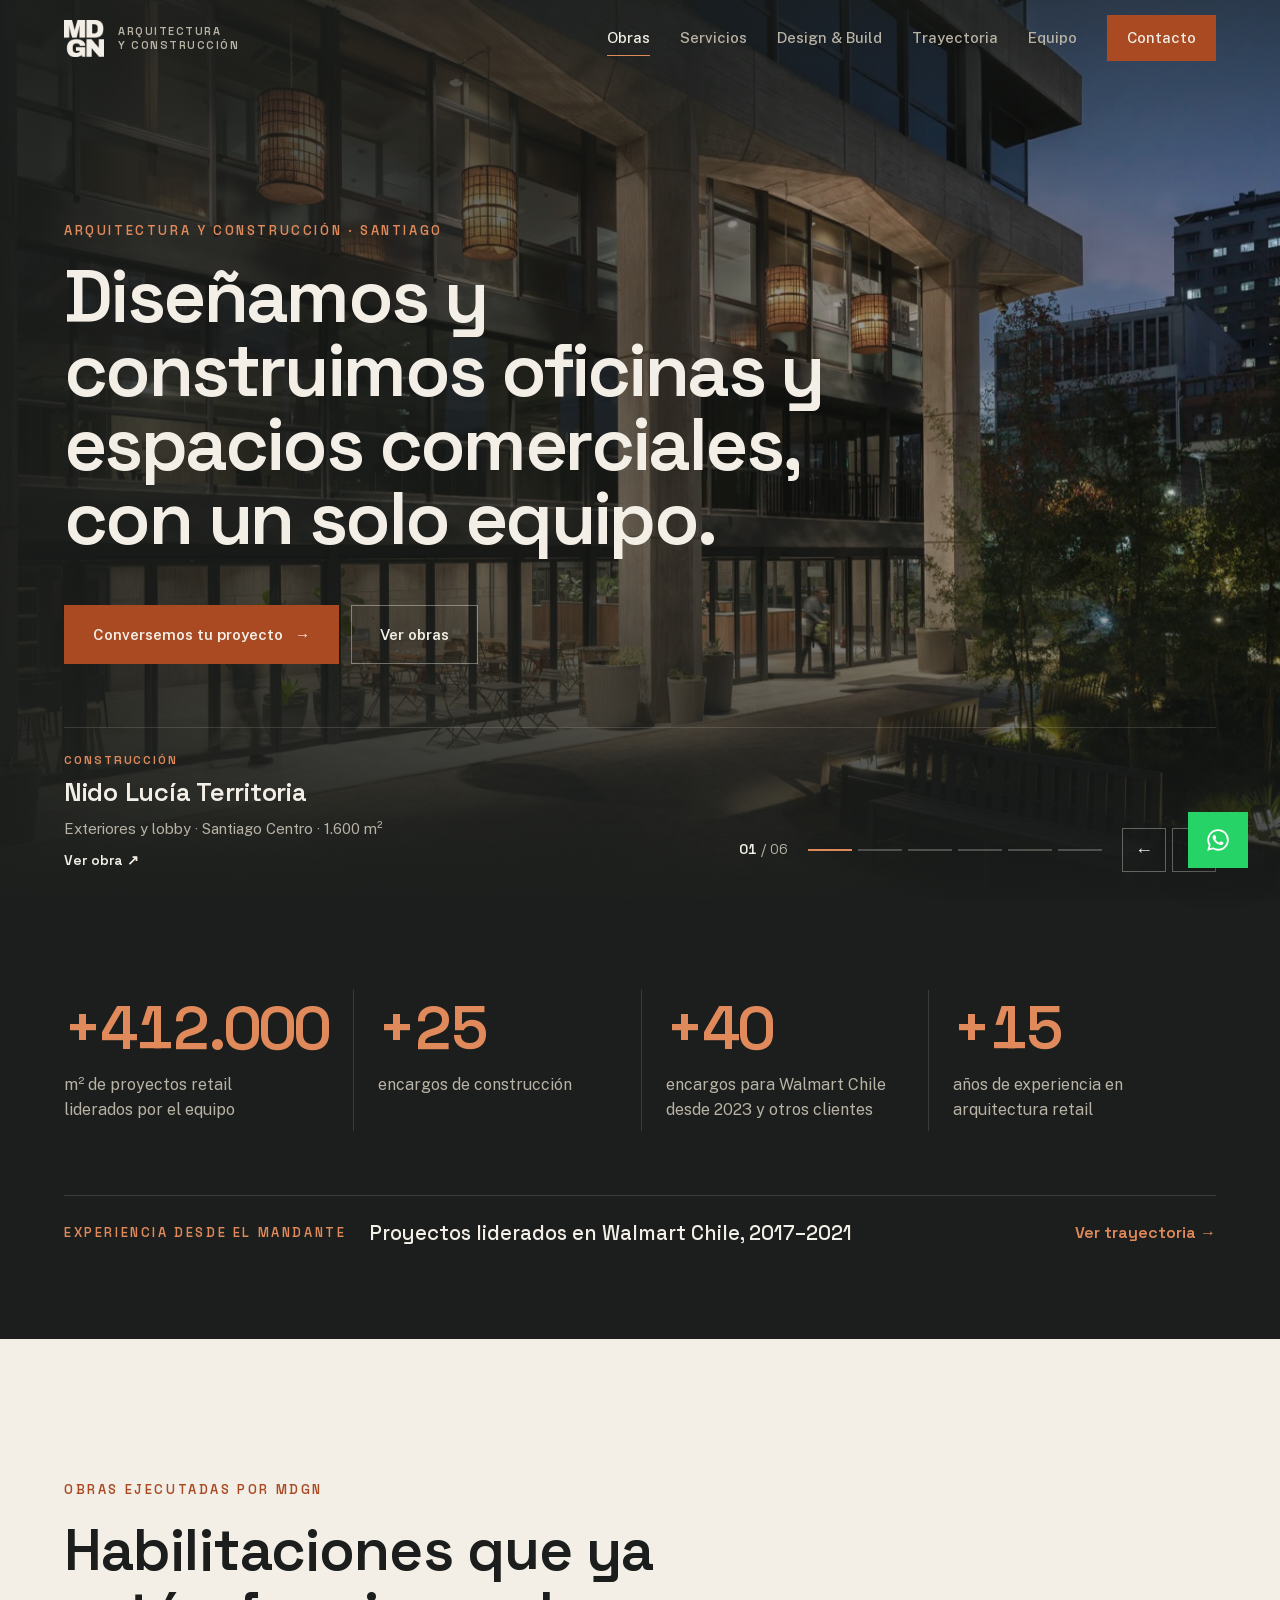
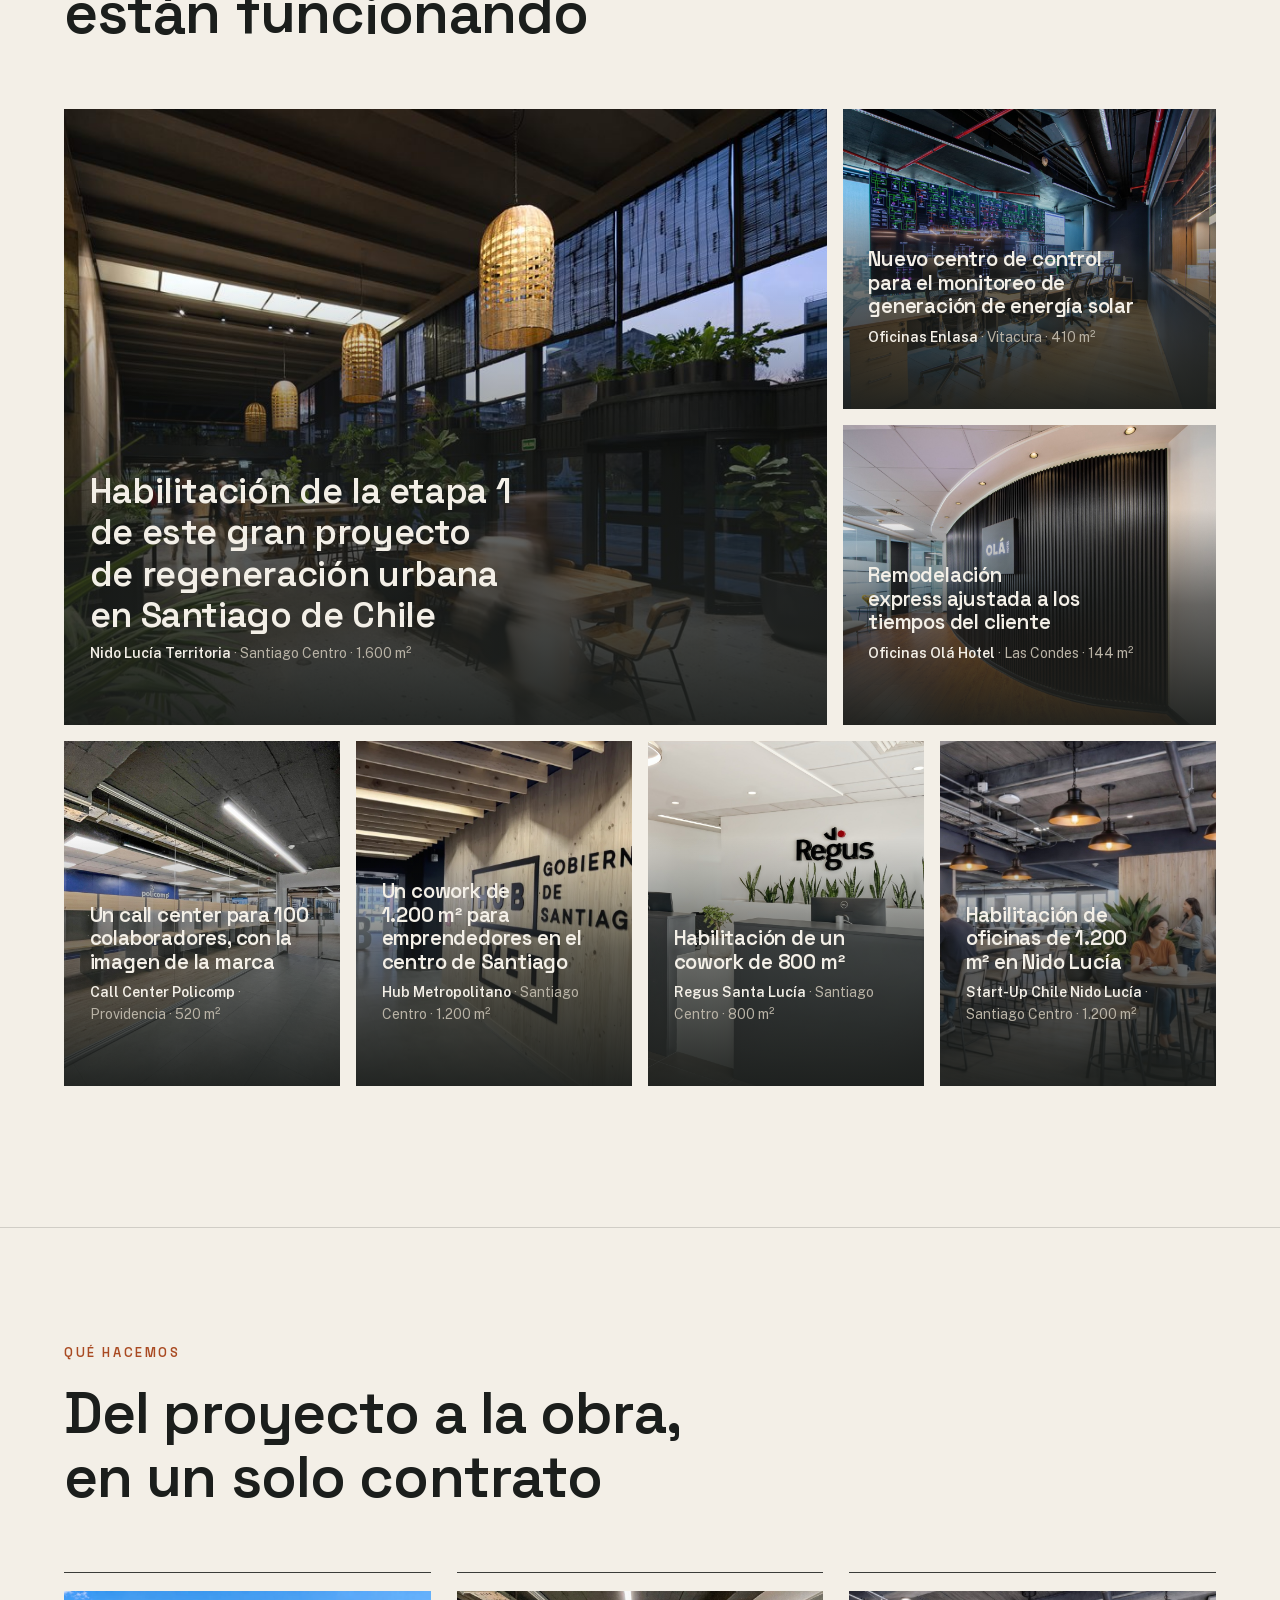
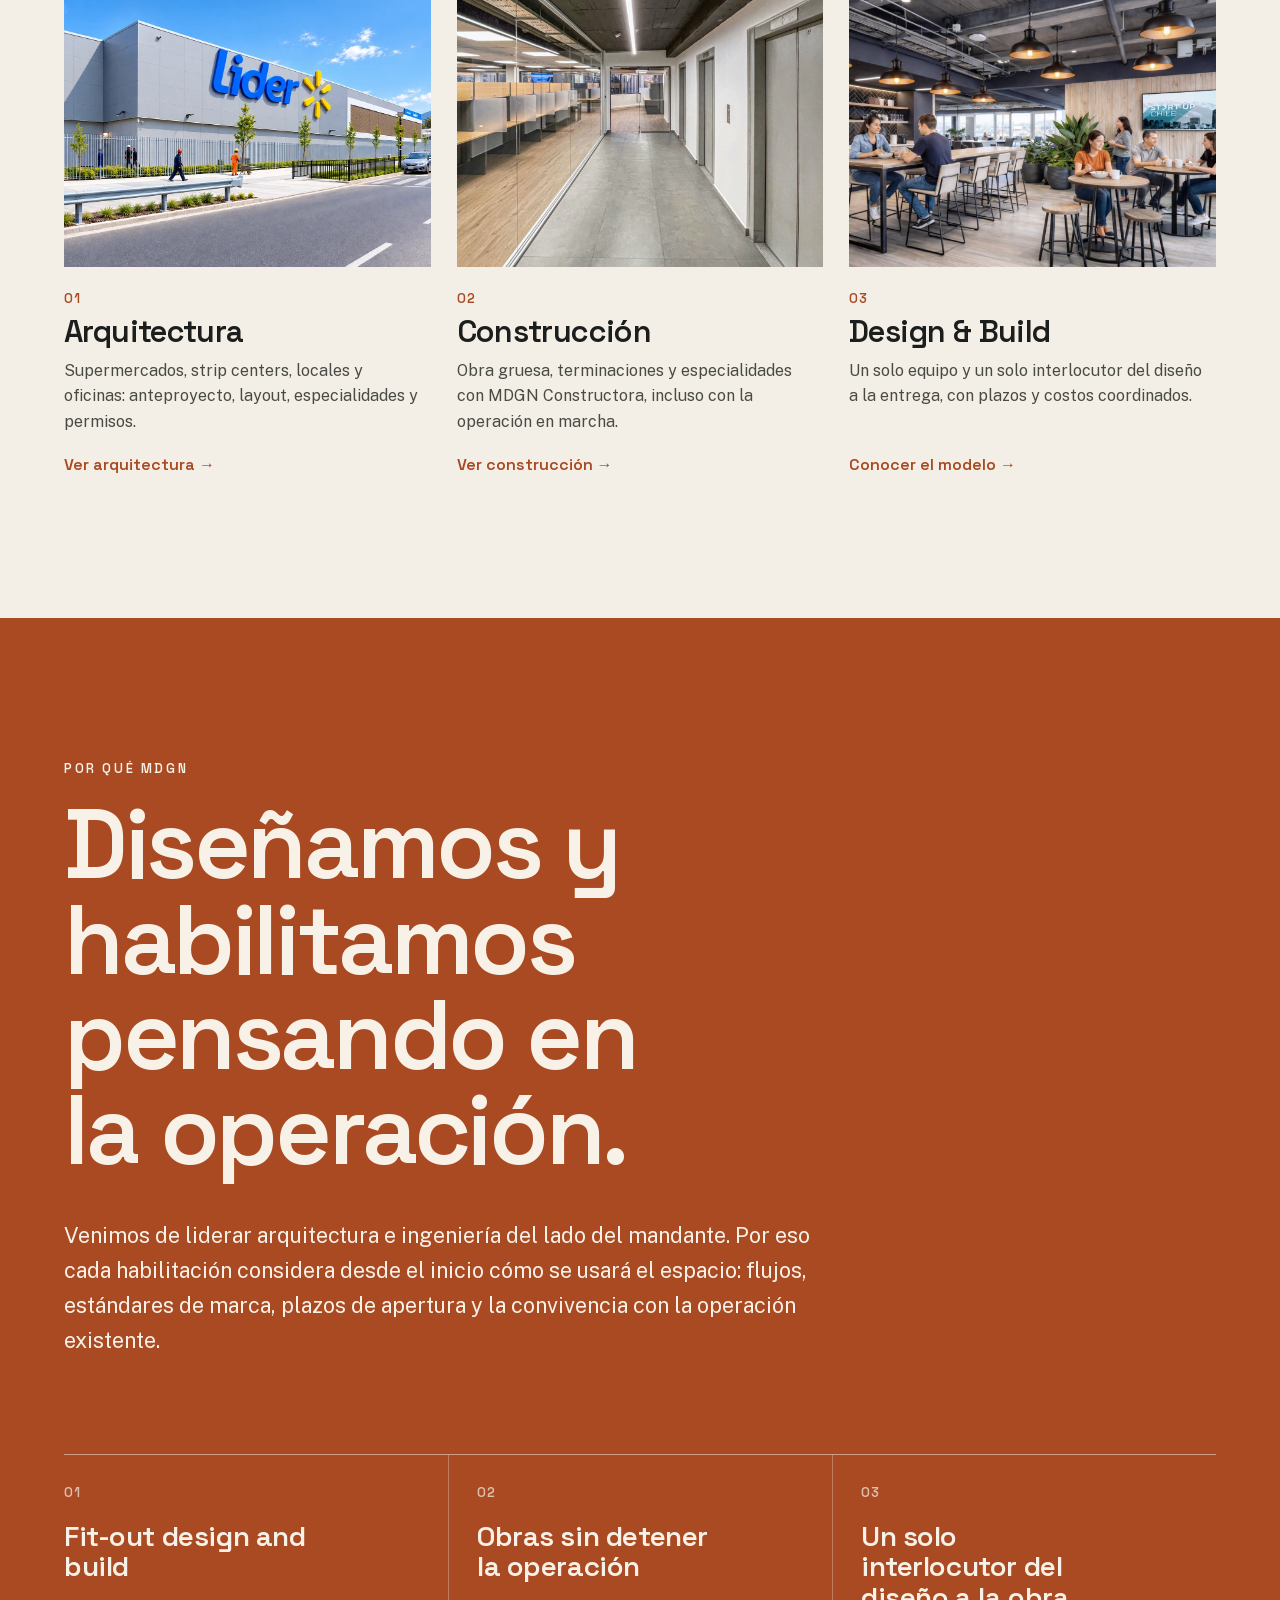
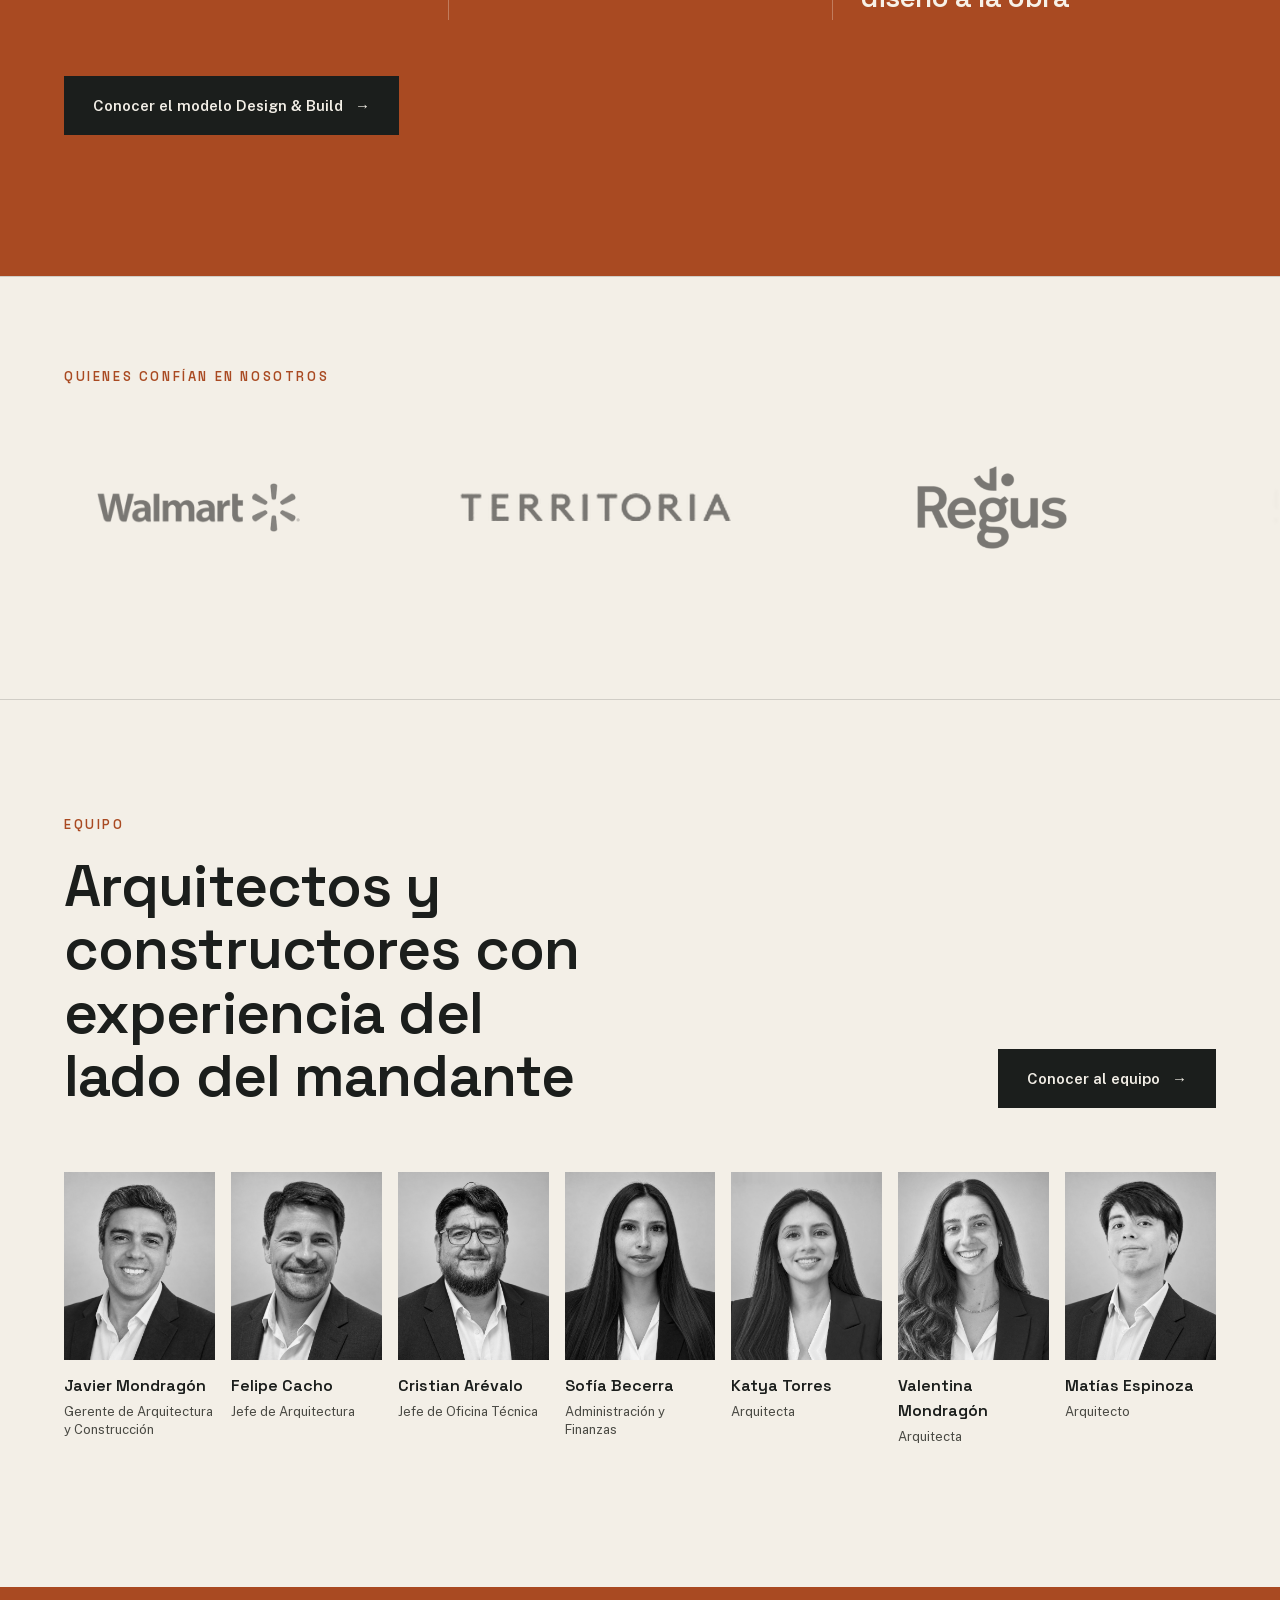
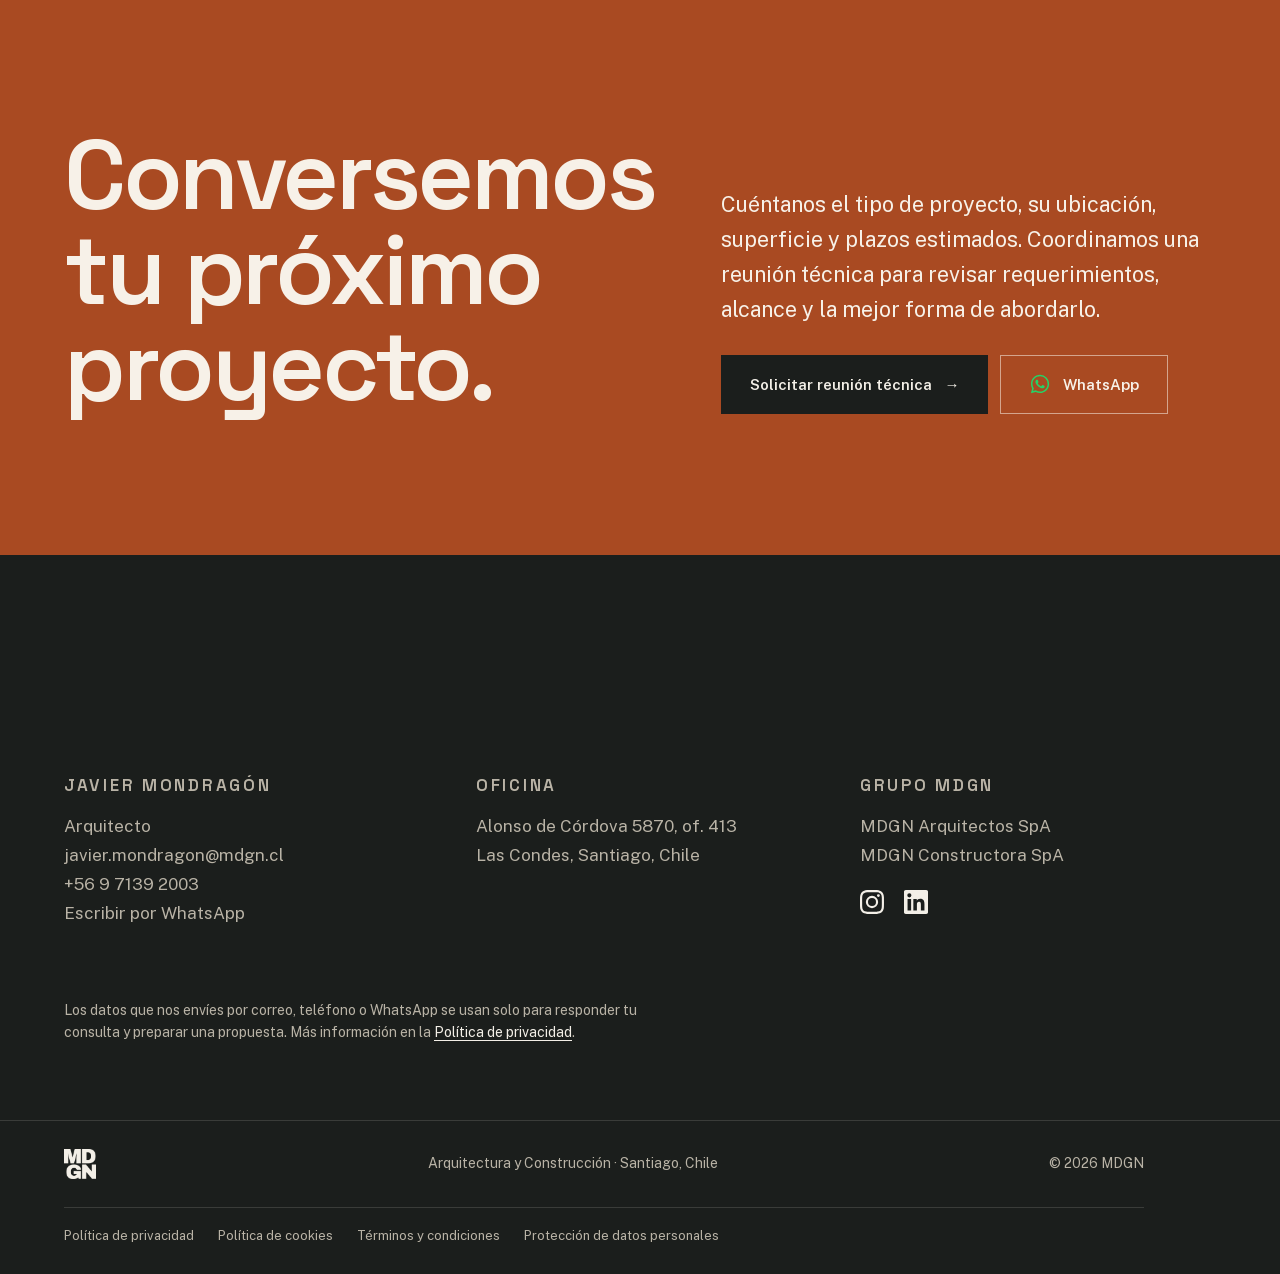
==== index.html @ cce6fb5a "Portada: sin etiquetas naranjas en las fichas de obras destacadas Co-Authored-By: Claude Opus 5.5 <n" ====
<!doctype html>
<html lang="es-CL">
<head>
  <meta charset="utf-8">
  <meta name="viewport" content="width=device-width, initial-scale=1">
  <meta http-equiv="Content-Security-Policy" content="default-src 'self'; script-src 'self'; style-src 'self' 'unsafe-inline'; img-src 'self' data:; font-src 'self'; connect-src 'self'; media-src 'self'; object-src 'none'; base-uri 'self'; form-action 'self'; upgrade-insecure-requests">
  <meta name="referrer" content="strict-origin-when-cross-origin">
  <title>MDGN · Arquitectura comercial y corporativa, Design &amp; Build en Chile</title>
  <meta name="description" content="Arquitectura y construcción de proyectos comerciales y corporativos en modalidad Design &amp; Build: habilitación de oficinas, supermercados, strip centers y locales comerciales. Santiago, Chile.">
  <link rel="canonical" href="https://www.mdgn.cl/">
  <meta property="og:site_name" content="MDGN Arquitectura y Construcción">
  <meta property="og:locale" content="es_CL">
  <meta property="og:type" content="website">
  <meta property="og:title" content="MDGN · Arquitectura comercial y corporativa, Design &amp; Build en Chile">
  <meta property="og:description" content="Oficina de arquitectura y constructora especialista en proyectos comerciales y corporativos: supermercados, strip centers, locales comerciales y oficinas.">
  <meta property="og:url" content="https://www.mdgn.cl/">
  <meta property="og:image" content="https://www.mdgn.cl/assets/obras/nido-lucia-territoria.jpg">
  <meta name="twitter:card" content="summary_large_image">
  <meta name="theme-color" content="#1b1e1c">
  <link rel="icon" type="image/png" href="assets/favicon.png">
  <link rel="apple-touch-icon" href="assets/apple-touch-icon.png">
  <link rel="stylesheet" href="assets/fonts/fonts.css?v=20261065">
  <link rel="stylesheet" href="styles.css?v=20261065">
  <script src="init.js?v=20261065"></script>
  <script defer src="lib/lenis.min.js?v=20261065"></script>
  <script defer src="main.js?v=20261065"></script>
  <script type="application/ld+json">
  {
    "@context": "https://schema.org",
    "@type": "GeneralContractor",
    "name": "MDGN Arquitectura y Construcción",
    "description": "Oficina de arquitectura especialista en el desarrollo de proyectos comerciales, supermercados, strip centers y oficinas, con constructora propia.",
    "url": "https://www.mdgn.cl/",
    "logo": "https://www.mdgn.cl/assets/logo-512.png",
    "image": "https://www.mdgn.cl/assets/obras/nido-lucia-territoria.jpg",
    "areaServed": { "@type": "Country", "name": "Chile" },
    "knowsAbout": ["Design & Build", "Arquitectura comercial", "Arquitectura corporativa", "Habilitación de oficinas", "Remodelación de espacios comerciales", "Construcción de locales comerciales"],
    "email": "javier.mondragon@mdgn.cl",
    "telephone": "+56971392003",
    "sameAs": [
      "https://www.instagram.com/mdgn.cl/",
      "https://www.linkedin.com/company/mdgn"
    ],
    "address": {
      "@type": "PostalAddress",
      "streetAddress": "Alonso de Córdova 5870, of. 413",
      "addressLocality": "Las Condes",
      "addressRegion": "Región Metropolitana",
      "addressCountry": "CL"
    }
  }
  </script>
</head>
<body>
  <a class="skip" href="#obras">Saltar al contenido</a>
  <div class="progress" aria-hidden="true"></div>
  <div class="cursor" aria-hidden="true"><span class="cursor-label">Ver</span></div>

  <header class="site-header" data-header>
    <div class="wrap header-inner">
      <a href="#inicio" class="brand" aria-label="MDGN, inicio">
        <img src="assets/logo-brochure.png" alt="MDGN" width="40" height="37">
        <span class="brand-sub">Arquitectura<br>y Construcción</span>
      </a>
      <button class="nav-toggle" aria-expanded="false" aria-controls="nav" aria-label="Abrir menú">
        <span></span><span></span>
      </button>
      <nav id="nav" class="nav" aria-label="Principal">
        <a href="#obras">Obras</a>
        <a href="servicios/">Servicios</a>
        <a href="design-build/">Design &amp; Build</a>
        <a href="trayectoria/">Trayectoria</a>
        <a href="equipo/">Equipo</a>
        <a href="#contacto" class="nav-cta">Contacto</a>
      </nav>
    </div>
  </header>

  <main id="inicio">

    <!-- Portada: carrusel de obras -->
    <section class="hero hero-slider" data-slider aria-roledescription="carrusel" aria-label="Obras destacadas">
      <div class="slides">
        <figure class="slide is-active" data-tag="Construcción" data-name="Nido Lucía Territoria" data-line="Exteriores y lobby · Santiago Centro · 1.600 m²" data-href="#obras"><img src="assets/obras/nido-lucia-territoria.jpg" alt="Fachada del edificio Nido Lucía iluminada de noche, obra de MDGN" fetchpriority="high"></figure>
        <figure class="slide" data-tag="Design &amp; Build · 2025" data-name="Hub Metropolitano" data-line="Cowork · Santiago Centro · 1.200 m²" data-href="#obras"><img src="assets/obras/hub-metropolitano/hub-la-plaza.jpg" alt="Zona de estar La Plaza de Hub Metropolitano, obra de MDGN" loading="lazy" decoding="async"></figure>
        <figure class="slide" data-tag="Nido Lucía" data-name="Start-Up Chile" data-line="Oficinas · Santiago Centro · 1.200 m²" data-href="#obras"><img src="assets/obras/startup-chile.jpg" alt="Casino y área común de las oficinas Start-Up Chile, obra de MDGN" loading="lazy" decoding="async"></figure>
        <figure class="slide" data-tag="Construcción · 2025" data-name="Regus Santa Lucía" data-line="Cowork · Santiago Centro · 800 m²" data-href="#obras"><img src="assets/obras/regus-santa-lucia/regus-recepcion.jpg" alt="Recepción de Regus Santa Lucía, obra de MDGN" loading="lazy" decoding="async"></figure>
        <figure class="slide" data-tag="Design &amp; Build · 2023" data-name="Oficinas Enlasa" data-line="Oficinas y nuevo COR · Vitacura · 410 m²" data-href="obras/enlasa/"><img src="assets/obras/enlasa/enlasa-oficinas.jpg" alt="Espacio de trabajo central de las oficinas Enlasa, obra de MDGN" loading="lazy" decoding="async"></figure>
        <figure class="slide" data-tag="Design &amp; Build · 2022" data-name="Call Center Policomp" data-line="Call center · Providencia · 520 m²" data-href="obras/policomp/"><img src="assets/obras/policomp/policomp-acceso.jpg" alt="Acceso al call center Policomp con muro de vidrio y muro azul de la marca, obra de MDGN" loading="lazy" decoding="async"></figure>
      </div>
      <div class="wrap hero-inner">
        <div class="hero-copy">
          <p class="eyebrow accent-light hero-in" style="--d:.1s">Arquitectura y construcción · Santiago</p>
          <h1 class="hero-title" data-split data-split-now>Diseñamos y construimos oficinas y espacios comerciales, con un solo equipo.</h1>
          <div class="actions hero-in" style="--d:.45s">
            <a class="btn btn-accent" data-magnetic href="#contacto">Conversemos tu proyecto <span class="arrow" aria-hidden="true">→</span></a>
            <a class="btn btn-ghost-light" data-magnetic href="#obras">Ver obras</a>
          </div>
        </div>
      </div>
      <div class="wrap hero-bar">
        <a class="slide-caption" href="#obras">
          <span class="slide-tag">Construcción</span>
          <span class="slide-name">Nido Lucía Territoria</span>
          <span class="slide-line">Exteriores y lobby · Santiago Centro · 1.600 m²</span>
          <span class="slide-cta">Ver obra <span aria-hidden="true">↗</span></span>
        </a>
        <div class="slide-ctrl">
          <span class="slide-counter" aria-hidden="true"><b>01</b> / 06</span>
          <div class="slide-dots" role="tablist" aria-label="Elegir obra"></div>
          <div class="slide-arrows">
            <button type="button" class="slide-prev" aria-label="Obra anterior">←</button>
            <button type="button" class="slide-next" aria-label="Obra siguiente">→</button>
          </div>
        </div>
      </div>
    </section>

    <!-- Cifras -->
    <section class="section dark stats-strip" aria-label="MDGN en cifras">
      <div class="wrap">
        <div class="stats" data-reveal>
          <div><strong data-count="412000" data-prefix="+">+412.000</strong><span>m² de proyectos retail liderados por el equipo</span></div>
          <div><strong data-count="25" data-prefix="+">+25</strong><span>encargos de construcción</span></div>
          <div><strong data-count="40" data-prefix="+">+40</strong><span>encargos para Walmart Chile desde 2023 y otros clientes</span></div>
          <div><strong data-count="15" data-prefix="+">+15</strong><span>años de experiencia en arquitectura retail</span></div>
        </div>
        <a class="teaser" href="trayectoria/" data-reveal>
          <span class="eyebrow accent-light">Experiencia desde el mandante</span>
          <span class="teaser-text">Proyectos liderados en Walmart Chile, 2017–2021</span>
          <span class="teaser-cta">Ver trayectoria <span aria-hidden="true">→</span></span>
        </a>
      </div>
    </section>

    <!-- Obras -->
    <section id="obras" class="section cream">
      <div class="wrap">
        <div class="head-row">
          <div>
            <p class="eyebrow" data-reveal>Obras ejecutadas por MDGN</p>
            <h2 class="h2" data-split>Habilitaciones que ya están funcionando</h2>
          </div>
        </div>
        <div class="feats">
          <figure class="feat is-big" data-reveal>
            <div class="feat-img" data-cursor="Ver" data-lightbox data-title="Nido Lucía Territoria" data-sub="Lobby recuperado · Santiago Centro · 1.600 m²" tabindex="0" role="button" aria-label="Ver fotos del proyecto Nido Lucía Territoria"><img src="assets/obras/nido-lucia/nido-lucia-lobby.jpg" alt="Lobby recuperado del edificio Nido Lucía con lámparas de fibra, mesas de madera y vegetación" loading="lazy" decoding="async" width="1600" height="1200"></div>
            <ul class="work-more" hidden>
              <li data-src="assets/obras/nido-lucia/nido-lucia-esquina.jpg" data-alt="Esquina del edificio Nido Lucía iluminada al atardecer, con terraza y primer piso vidriado" data-sub="Esquina y terraza exterior"></li>
              <li data-src="assets/obras/nido-lucia-territoria.jpg" data-alt="Exterior y lobby del edificio Nido Lucía iluminados de noche" data-sub="Fachada de noche"></li>
            </ul>
            <figcaption class="feat-body">
              <h3>Habilitación de la etapa&nbsp;1 de este gran proyecto de regeneración urbana en Santiago de Chile</h3>
              <p class="feat-meta"><strong>Nido Lucía Territoria</strong> · Santiago Centro · 1.600 m²</p>
              <span class="feat-cta" aria-hidden="true">Ver 3 fotos <span>+</span></span>
            </figcaption>
          </figure>
          <figure class="feat is-tall" data-reveal style="--d:.08s">
            <a class="feat-img" href="obras/enlasa/" data-cursor="Ver" aria-label="Ver el caso Oficinas Enlasa"><img src="assets/obras/enlasa/enlasa-cor.jpg" alt="Nueva oficina de monitoreo COR de Enlasa, con muro de pantallas y puestos de operación" loading="lazy" decoding="async" width="1600" height="1066"></a>
            <figcaption class="feat-body">
              <h3>Nuevo centro de control para el monitoreo de generación de energía solar</h3>
              <p class="feat-meta"><strong>Oficinas Enlasa</strong> · Vitacura · 410 m²</p>
              <span class="feat-cta" aria-hidden="true">Ver caso <span>+</span></span>
            </figcaption>
          </figure>
          <figure class="feat is-tall" data-reveal style="--d:.16s">
            <a class="feat-img" href="obras/ola-hotel/" data-cursor="Ver" aria-label="Ver el caso Oficinas Olá Hotel"><img src="assets/obras/ola-hotel/ola-hotel-recepcion.jpg" alt="Recepción de las oficinas Olá Hotel con muro curvo de listones negros y letrero iluminado" loading="lazy" decoding="async" width="1600" height="1066"></a>
            <figcaption class="feat-body">
              <h3>Remodelación express ajustada a los tiempos del cliente</h3>
              <p class="feat-meta"><strong>Oficinas Olá Hotel</strong> · Las Condes · 144 m²</p>
              <span class="feat-cta" aria-hidden="true">Ver caso <span>+</span></span>
            </figcaption>
          </figure>
          <figure class="feat" data-reveal>
            <a class="feat-img" href="obras/policomp/" data-cursor="Ver" aria-label="Ver el caso Call Center Policomp"><img src="assets/obras/policomp/policomp-acceso.jpg" alt="Acceso al call center Policomp con muro de vidrio y muro azul con el logo de la marca" loading="lazy" decoding="async" width="1600" height="1200"></a>
            <figcaption class="feat-body">
              <h3>Un call center para 100 colaboradores, con la imagen de la marca</h3>
              <p class="feat-meta"><strong>Call Center Policomp</strong> · Providencia · 520 m²</p>
              <span class="feat-cta" aria-hidden="true">Ver caso <span>+</span></span>
            </figcaption>
          </figure>
          <figure class="feat" data-reveal style="--d:.06s">
            <div class="feat-img" data-cursor="Ver" data-lightbox data-title="Hub Metropolitano" data-sub="Acceso · Santiago Centro · 1.200 m²" tabindex="0" role="button" aria-label="Ver fotos del proyecto Hub Metropolitano"><img src="assets/obras/hub-metropolitano/hub-acceso.jpg" alt="Acceso a Hub Metropolitano con muro de madera, logo HUB MET y cielo de vigas" loading="lazy" decoding="async" width="1333" height="1000"></div>
            <ul class="work-more" hidden>
              <li data-src="assets/obras/hub-metropolitano/hub-hall-principal.jpg" data-alt="Hall de acceso de Hub Metropolitano con muro de madera, logo HUB MET y cielo de vigas de madera" data-sub="Hall de acceso"></li>
              <li data-src="assets/obras/hub-metropolitano/hub-pasillo-mapa.jpg" data-alt="Pasillo de Hub Metropolitano con mapa de la Región Metropolitana en el muro" data-sub="Circulación con mapa de la región"></li>
              <li data-src="assets/obras/hub-metropolitano/hub-meson-recepcion.jpg" data-alt="Mesón de recepción de madera con la palabra hola y área de trabajo junto a los ventanales" data-sub="Mesón de recepción y área de trabajo"></li>
              <li data-src="assets/obras/hub-metropolitano/hub-la-plaza.jpg" data-alt="Zona de estar La Plaza con lámparas de mimbre, mesas altas de madera y muro verde" data-sub="Zona de estar «La Plaza»"></li>
              <li data-src="assets/obras/hub-metropolitano/hub-letras-hub-met.jpg" data-alt="Letras corpóreas HUB MET y área de trabajo colaborativo con vista a la ciudad" data-sub="Área de trabajo colaborativo"></li>
              <li data-src="assets/obras/hub-metropolitano/hub-auditorio.jpg" data-alt="Auditorio con sillas negras, pantalla y muro de madera" data-sub="Auditorio"></li>
              <li data-src="assets/obras/fundacion-chile.jpg" data-alt="Recepción y áreas comunes de las oficinas de Fundación Chile" data-sub="Recepción y áreas comunes"></li>
            </ul>
            <figcaption class="feat-body">
              <h3>Un cowork de 1.200 m² para emprendedores en el centro de Santiago</h3>
              <p class="feat-meta"><strong>Hub Metropolitano</strong> · Santiago Centro · 1.200 m²</p>
              <span class="feat-cta" aria-hidden="true">Ver 8 fotos <span>+</span></span>
            </figcaption>
          </figure>
          <figure class="feat" data-reveal style="--d:.12s">
            <div class="feat-img" data-cursor="Ver" data-lightbox data-title="Regus Santa Lucía" data-sub="Recepción · Santiago Centro · 800 m²" tabindex="0" role="button" aria-label="Ver fotos del proyecto Regus Santa Lucía"><img src="assets/obras/regus-santa-lucia/regus-recepcion.jpg" alt="Recepción de Regus Santa Lucía con mesones grises, logo Regus y jardinera de sansevierias" loading="lazy" decoding="async" width="1600" height="1200"></div>
            <figcaption class="feat-body">
              <h3>Habilitación de un cowork de 800 m²</h3>
              <p class="feat-meta"><strong>Regus Santa Lucía</strong> · Santiago Centro · 800 m²</p>
              <span class="feat-cta" aria-hidden="true">Ver foto <span>+</span></span>
            </figcaption>
          </figure>
          <figure class="feat" data-reveal style="--d:.18s">
            <div class="feat-img" data-cursor="Ver" data-lightbox data-title="Start-Up Chile Nido Lucía" data-sub="Casino y área común · Santiago Centro · 1.200 m²" tabindex="0" role="button" aria-label="Ver fotos del proyecto Start-Up Chile Nido Lucía"><img src="assets/obras/startup-chile.jpg" alt="Casino y área común de las oficinas Start-Up Chile" loading="lazy" decoding="async" width="1400" height="933"></div>
            <figcaption class="feat-body">
              <h3>Habilitación de oficinas de 1.200 m² en Nido Lucía</h3>
              <p class="feat-meta"><strong>Start-Up Chile Nido Lucía</strong> · Santiago Centro · 1.200 m²</p>
              <span class="feat-cta" aria-hidden="true">Ver foto <span>+</span></span>
            </figcaption>
          </figure>
        </div>
      </div>
    </section>

    <!-- Servicios -->
    <section id="servicios" class="section cream line-top">
      <div class="wrap">
        <div class="head-row">
          <div>
            <p class="eyebrow" data-reveal>Qué hacemos</p>
            <h2 class="h2" data-split>Del proyecto a la obra, en un solo contrato</h2>
          </div>
        </div>
        <div class="svc-cards">
          <a class="svc-card" href="servicios/" data-reveal>
            <div class="svc-img"><img src="assets/especialidades/supermercados.jpg" alt="Fachada de un supermercado Lider" loading="lazy" decoding="async" width="1844" height="853"></div>
            <span class="svc-num">01</span>
            <h3>Arquitectura</h3>
            <p>Supermercados, strip centers, locales y oficinas: anteproyecto, layout, especialidades y permisos.</p>
            <span class="svc-cta">Ver arquitectura <span aria-hidden="true">→</span></span>
          </a>
          <a class="svc-card" href="servicios/#construccion" data-reveal style="--d:.08s">
            <div class="svc-img"><img src="assets/obras/policomp/policomp-hall.jpg" alt="Hall de ascensores del call center Policomp, obra de MDGN" loading="lazy" decoding="async"></div>
            <span class="svc-num">02</span>
            <h3>Construcción</h3>
            <p>Obra gruesa, terminaciones y especialidades con MDGN Constructora, incluso con la operación en marcha.</p>
            <span class="svc-cta">Ver construcción <span aria-hidden="true">→</span></span>
          </a>
          <a class="svc-card" href="design-build/" data-reveal style="--d:.16s">
            <div class="svc-img"><img src="assets/obras/startup-chile.jpg" alt="Diseño de MDGN para el casino y área común de las oficinas Start-Up Chile" loading="lazy" decoding="async"></div>
            <span class="svc-num">03</span>
            <h3>Design &amp; Build</h3>
            <p>Un solo equipo y un solo interlocutor del diseño a la entrega, con plazos y costos coordinados.</p>
            <span class="svc-cta">Conocer el modelo <span aria-hidden="true">→</span></span>
          </a>
        </div>
      </div>
    </section>

    <!-- Por qué MDGN -->
    <section id="nosotros" class="section terracotta">
      <div class="wrap">
        <p class="eyebrow on-accent" data-reveal>Por qué MDGN</p>
        <h2 class="display" data-split>Diseñamos y habilitamos pensando en la operación.</h2>
        <p class="body-lg narrow" data-reveal>Venimos de liderar arquitectura e ingeniería del lado del mandante. Por eso cada habilitación considera desde el inicio cómo se usará el espacio: flujos, estándares de marca, plazos de apertura y la convivencia con la operación existente.</p>
        <div class="pillars">
          <div data-reveal><span>01</span><h3>Fit-out design and build</h3></div>
          <div data-reveal style="--d:.1s"><span>02</span><h3>Obras sin detener la operación</h3></div>
          <div data-reveal style="--d:.2s"><span>03</span><h3>Un solo interlocutor del diseño a la obra</h3></div>
        </div>
        <div class="actions pillars-cta" data-reveal>
          <a class="btn btn-dark" href="design-build/">Conocer el modelo Design &amp; Build <span class="arrow" aria-hidden="true">→</span></a>
        </div>
      </div>
    </section>

    <!-- Clientes -->
    <section class="section cream logos-sec">
      <div class="wrap">
        <p class="eyebrow" data-reveal>Quienes confían en nosotros</p>
      </div>
      <div class="logos" data-reveal>
        <ul class="logos-track">
          <li><img src="assets/clientes/walmart.png?v=20261065" alt="Walmart" loading="lazy" decoding="async" style="--w:62%"></li>
          <li><img src="assets/clientes/territoria.png?v=20261065" alt="Territoria" loading="lazy" decoding="async" style="--w:83%"></li>
          <li><img src="assets/clientes/regus.png?v=20261065" alt="Regus" loading="lazy" decoding="async" style="--w:46%"></li>
          <li><img src="assets/clientes/enlasa.png?v=20261065" alt="Enlasa" loading="lazy" decoding="async" style="--w:72%"></li>
          <li><img src="assets/clientes/startup-chile.png?v=20261065" alt="Start-Up Chile" loading="lazy" decoding="async" style="--w:87%"></li>
          <li><img src="assets/clientes/fundacion-chile.png?v=20261065" alt="Fundación Chile" loading="lazy" decoding="async" style="--w:45%"></li>
          <li><img src="assets/clientes/fondo-esperanza.png?v=20261065" alt="Fondo Esperanza" loading="lazy" decoding="async" style="--w:78%"></li>
          <li><img src="assets/clientes/uniacc.png?v=20261065" alt="UNIACC" loading="lazy" decoding="async" style="--w:52%"></li>
          <li><img src="assets/clientes/ola-hotel.png?v=20261065" alt="Olá Hotel" loading="lazy" decoding="async" style="--w:52%"></li>
          <li><img src="assets/clientes/policomp.png?v=20261065" alt="Policomp" loading="lazy" decoding="async" style="--w:56%"></li>
        </ul>
      </div>
    </section>

    <!-- Opiniones de clientes: OCULTA hasta tener testimonios reales. Para activarla, quitar <template> y completar los textos. -->
    <template id="opiniones-pendiente">
    <section id="opiniones" class="section dark">
      <div class="wrap">
        <p class="eyebrow accent-light" data-reveal>Lo que dicen nuestros clientes</p>
        <div class="quotes2">
          <figure class="quote2" data-reveal><span class="quote2-mark" aria-hidden="true">“</span><blockquote><p>[Texto del testimonio pendiente]</p></blockquote><figcaption><strong>[Nombre]</strong><span>[Cargo] · [Empresa]</span></figcaption></figure>
          <figure class="quote2" data-reveal style="--d:.08s"><span class="quote2-mark" aria-hidden="true">“</span><blockquote><p>[Texto del testimonio pendiente]</p></blockquote><figcaption><strong>[Nombre]</strong><span>[Cargo] · [Empresa]</span></figcaption></figure>
          <figure class="quote2" data-reveal style="--d:.16s"><span class="quote2-mark" aria-hidden="true">“</span><blockquote><p>[Texto del testimonio pendiente]</p></blockquote><figcaption><strong>[Nombre]</strong><span>[Cargo] · [Empresa]</span></figcaption></figure>
        </div>
      </div>
    </section>
    </template>

    <!-- Equipo -->
    <section id="equipo" class="section cream line-top">
      <div class="wrap">
        <div class="head-row">
          <div>
            <p class="eyebrow" data-reveal>Equipo</p>
            <h2 class="h2" data-split>Arquitectos y constructores con experiencia del lado del mandante</h2>
          </div>
          <a class="btn btn-dark" href="equipo/" data-reveal>Conocer al equipo <span class="arrow" aria-hidden="true">→</span></a>
        </div>
        <ul class="team-strip">
          <li data-reveal><img src="assets/equipo/javier-mondragon.jpg" alt="Retrato de Javier Mondragón" loading="lazy" decoding="async"><strong>Javier Mondragón</strong><span>Gerente de Arquitectura y Construcción</span></li>
          <li data-reveal style="--d:.04s"><img src="assets/equipo/felipe-cacho.jpg" alt="Retrato de Felipe Cacho" loading="lazy" decoding="async"><strong>Felipe Cacho</strong><span>Jefe de Arquitectura</span></li>
          <li data-reveal style="--d:.08s"><img src="assets/equipo/cristian-arevalo.jpg" alt="Retrato de Cristian Arévalo" loading="lazy" decoding="async"><strong>Cristian Arévalo</strong><span>Jefe de Oficina Técnica</span></li>
          <li data-reveal style="--d:.12s"><img src="assets/equipo/sofia-becerra.jpg" alt="Retrato de Sofía Becerra" loading="lazy" decoding="async"><strong>Sofía Becerra</strong><span>Administración y Finanzas</span></li>
          <li data-reveal style="--d:.16s"><img src="assets/equipo/katya-torres.jpg" alt="Retrato de Katya Torres" loading="lazy" decoding="async"><strong>Katya Torres</strong><span>Arquitecta</span></li>
          <li data-reveal style="--d:.2s"><img src="assets/equipo/valentina-mondragon.jpg" alt="Retrato de Valentina Mondragón" loading="lazy" decoding="async"><strong>Valentina Mondragón</strong><span>Arquitecta</span></li>
          <li data-reveal style="--d:.24s"><img src="assets/equipo/matias-espinoza.jpg" alt="Retrato de Matías Espinoza" loading="lazy" decoding="async"><strong>Matías Espinoza</strong><span>Arquitecto</span></li>
        </ul>
      </div>
    </section>

    <!-- Contacto -->
    <section id="contacto" class="section terracotta cta-final">
      <div class="wrap cta-final-inner">
        <h2 class="display" data-split>Conversemos tu próximo proyecto.</h2>
        <div>
          <p class="body-lg" data-reveal>Cuéntanos el tipo de proyecto, su ubicación, superficie y plazos estimados. Coordinamos una reunión técnica para revisar requerimientos, alcance y la mejor forma de abordarlo.</p>
          <div class="actions" data-reveal>
            <a class="btn btn-dark" data-magnetic href="mailto:javier.mondragon@mdgn.cl?subject=Solicitud%20de%20reuni%C3%B3n%20t%C3%A9cnica&amp;body=Hola%2C%20me%20gustar%C3%ADa%20coordinar%20una%20reuni%C3%B3n%20t%C3%A9cnica%20con%20MDGN.%0A%0AEmpresa%3A%0ACargo%3A%0ATipo%20de%20proyecto%20%28habilitaci%C3%B3n%2C%20remodelaci%C3%B3n%2C%20ampliaci%C3%B3n%20u%20obra%20nueva%29%3A%0AUbicaci%C3%B3n%3A%0ASuperficie%20aproximada%20%28m%C2%B2%29%3A%0APlazo%20estimado%3A%0A%0AComentarios%3A%0A">Solicitar reunión técnica <span class="arrow" aria-hidden="true">→</span></a>
            <a class="btn btn-line-light" data-magnetic href="https://wa.me/56971392003?text=Hola%2C%20les%20escribo%20desde%20mdgn.cl.%20Me%20gustar%C3%ADa%20conversar%20sobre%20un%20proyecto." target="_blank" rel="noopener"><svg class="wa-icon" viewBox="0 0 24 24" width="22" height="22" aria-hidden="true" focusable="false"><path fill="currentColor" d="M12.04 2C6.58 2 2.13 6.45 2.13 11.91c0 1.75.46 3.45 1.32 4.95L2.05 22l5.25-1.38a9.9 9.9 0 0 0 4.74 1.21h.01c5.46 0 9.91-4.45 9.91-9.91 0-2.65-1.03-5.14-2.9-7.01A9.82 9.82 0 0 0 12.04 2Zm0 18.15h-.01a8.23 8.23 0 0 1-4.19-1.15l-.3-.18-3.12.82.83-3.04-.2-.31a8.21 8.21 0 0 1-1.26-4.38c0-4.54 3.7-8.24 8.25-8.24 2.2 0 4.27.86 5.83 2.42a8.18 8.18 0 0 1 2.41 5.83c0 4.54-3.7 8.23-8.24 8.23Zm4.52-6.16c-.25-.12-1.47-.72-1.69-.81-.23-.08-.39-.12-.56.12-.17.25-.64.81-.78.97-.14.17-.29.19-.54.06-.25-.12-1.05-.39-1.99-1.23-.74-.66-1.23-1.47-1.38-1.72-.14-.25-.02-.38.11-.51.11-.11.25-.29.37-.43.12-.14.17-.25.25-.41.08-.17.04-.31-.02-.43-.06-.12-.56-1.34-.76-1.84-.2-.48-.41-.42-.56-.43h-.48c-.17 0-.43.06-.66.31-.23.25-.86.85-.86 2.07 0 1.22.89 2.4 1.01 2.56.12.17 1.75 2.67 4.23 3.74.59.26 1.05.41 1.41.52.59.19 1.13.16 1.56.1.48-.07 1.47-.6 1.67-1.18.21-.58.21-1.07.14-1.18-.06-.1-.22-.16-.47-.28Z"/></svg> WhatsApp</a>
          </div>
        </div>
      </div>
    </section>

    <section class="section dark contact contact-info" aria-label="Datos de contacto">
      <div class="wrap">
        <div class="cols3 contact-cols" data-reveal>
          <div>
            <p class="label accent-light">Javier Mondragón</p>
            <p>Arquitecto<br><a href="mailto:javier.mondragon@mdgn.cl">javier.mondragon@mdgn.cl</a><br><a href="tel:+56971392003">+56 9 7139 2003</a><br><a href="https://wa.me/56971392003?text=Hola%2C%20les%20escribo%20desde%20mdgn.cl.%20Me%20gustar%C3%ADa%20conversar%20sobre%20un%20proyecto." target="_blank" rel="noopener">Escribir por WhatsApp</a></p>
          </div>
          <div>
            <p class="label accent-light">Oficina</p>
            <p><a href="https://www.google.com/maps/search/?api=1&query=Alonso+de+C%C3%B3rdova+5870%2C+Las+Condes%2C+Santiago" target="_blank" rel="noopener">Alonso de Córdova 5870, of. 413<br>Las Condes, Santiago, Chile</a></p>
          </div>
          <div>
            <p class="label accent-light">Grupo MDGN</p>
            <p>MDGN Arquitectos SpA<br>MDGN Constructora SpA</p>
            <ul class="social" aria-label="Redes sociales">
              <li><a href="https://www.instagram.com/mdgn.cl/" target="_blank" rel="noopener" aria-label="Instagram de MDGN (@mdgn.cl)"><svg viewBox="0 0 24 24" width="24" height="24" aria-hidden="true" focusable="false"><path fill="currentColor" d="M12 2.16c3.2 0 3.58.01 4.85.07 1.17.05 1.8.25 2.23.41.56.22.96.48 1.38.9.42.42.68.82.9 1.38.16.42.36 1.06.41 2.23.06 1.27.07 1.65.07 4.85s-.01 3.58-.07 4.85c-.05 1.17-.25 1.8-.41 2.23-.22.56-.48.96-.9 1.38-.42.42-.82.68-1.38.9-.42.16-1.06.36-2.23.41-1.27.06-1.65.07-4.85.07s-3.58-.01-4.85-.07c-1.17-.05-1.8-.25-2.23-.41a3.72 3.72 0 0 1-1.38-.9 3.72 3.72 0 0 1-.9-1.38c-.16-.42-.36-1.06-.41-2.23C2.17 15.58 2.16 15.2 2.16 12s.01-3.58.07-4.85c.05-1.17.25-1.8.41-2.23.22-.56.48-.96.9-1.38.42-.42.82-.68 1.38-.9.42-.16 1.06-.36 2.23-.41C8.42 2.17 8.8 2.16 12 2.16M12 0C8.74 0 8.33.01 7.05.07 5.78.13 4.9.33 4.14.63c-.79.3-1.46.72-2.12 1.38A5.86 5.86 0 0 0 .63 4.14C.33 4.9.13 5.78.07 7.05.01 8.33 0 8.74 0 12s.01 3.67.07 4.95c.06 1.27.26 2.15.56 2.91.3.79.72 1.46 1.38 2.12a5.86 5.86 0 0 0 2.13 1.38c.76.3 1.64.5 2.91.56C8.33 23.99 8.74 24 12 24s3.67-.01 4.95-.07c1.27-.06 2.15-.26 2.91-.56a5.86 5.86 0 0 0 2.12-1.38 5.86 5.86 0 0 0 1.38-2.12c.3-.76.5-1.64.56-2.91.06-1.28.07-1.69.07-4.95s-.01-3.67-.07-4.95c-.06-1.27-.26-2.15-.56-2.91a5.86 5.86 0 0 0-1.38-2.13A5.86 5.86 0 0 0 19.86.63C19.1.33 18.22.13 16.95.07 15.67.01 15.26 0 12 0Zm0 5.84a6.16 6.16 0 1 0 0 12.32 6.16 6.16 0 0 0 0-12.32ZM12 16a4 4 0 1 1 0-8 4 4 0 0 1 0 8Zm6.4-11.85a1.44 1.44 0 1 0 0 2.88 1.44 1.44 0 0 0 0-2.88Z"/></svg></a></li>
              <li><a href="https://www.linkedin.com/company/mdgn" target="_blank" rel="noopener" aria-label="LinkedIn de MDGN"><svg viewBox="0 0 24 24" width="24" height="24" aria-hidden="true" focusable="false"><path fill="currentColor" d="M20.45 20.45h-3.56v-5.57c0-1.33-.02-3.04-1.85-3.04-1.85 0-2.14 1.45-2.14 2.94v5.67H9.35V9h3.41v1.56h.05c.48-.9 1.64-1.85 3.37-1.85 3.6 0 4.27 2.37 4.27 5.46v6.28ZM5.34 7.43a2.06 2.06 0 1 1 0-4.13 2.06 2.06 0 0 1 0 4.13ZM7.12 20.45H3.56V9h3.56v11.45ZM22.22 0H1.77C.79 0 0 .77 0 1.73v20.54C0 23.23.79 24 1.77 24h20.45c.98 0 1.78-.77 1.78-1.73V1.73C24 .77 23.2 0 22.22 0Z"/></svg></a></li>
            </ul>
          </div>
        </div>
        <p class="contact-privacy" data-reveal>Los datos que nos envíes por correo, teléfono o WhatsApp se usan solo para responder tu consulta y preparar una propuesta. Más información en la <a href="privacidad.html">Política de privacidad</a>.</p>
      </div>
    </section>

  </main>

  <a class="wa-float" href="https://wa.me/56971392003?text=Hola%2C%20les%20escribo%20desde%20mdgn.cl.%20Me%20gustar%C3%ADa%20conversar%20sobre%20un%20proyecto." target="_blank" rel="noopener" aria-label="Escribir por WhatsApp a MDGN"><svg viewBox="0 0 24 24" width="22" height="22" aria-hidden="true" focusable="false"><path fill="currentColor" d="M12.04 2C6.58 2 2.13 6.45 2.13 11.91c0 1.75.46 3.45 1.32 4.95L2.05 22l5.25-1.38a9.9 9.9 0 0 0 4.74 1.21h.01c5.46 0 9.91-4.45 9.91-9.91 0-2.65-1.03-5.14-2.9-7.01A9.82 9.82 0 0 0 12.04 2Zm0 18.15h-.01a8.23 8.23 0 0 1-4.19-1.15l-.3-.18-3.12.82.83-3.04-.2-.31a8.21 8.21 0 0 1-1.26-4.38c0-4.54 3.7-8.24 8.25-8.24 2.2 0 4.27.86 5.83 2.42a8.18 8.18 0 0 1 2.41 5.83c0 4.54-3.7 8.23-8.24 8.23Zm4.52-6.16c-.25-.12-1.47-.72-1.69-.81-.23-.08-.39-.12-.56.12-.17.25-.64.81-.78.97-.14.17-.29.19-.54.06-.25-.12-1.05-.39-1.99-1.23-.74-.66-1.23-1.47-1.38-1.72-.14-.25-.02-.38.11-.51.11-.11.25-.29.37-.43.12-.14.17-.25.25-.41.08-.17.04-.31-.02-.43-.06-.12-.56-1.34-.76-1.84-.2-.48-.41-.42-.56-.43h-.48c-.17 0-.43.06-.66.31-.23.25-.86.85-.86 2.07 0 1.22.89 2.4 1.01 2.56.12.17 1.75 2.67 4.23 3.74.59.26 1.05.41 1.41.52.59.19 1.13.16 1.56.1.48-.07 1.47-.6 1.67-1.18.21-.58.21-1.07.14-1.18-.06-.1-.22-.16-.47-.28Z"/></svg><span class="wa-float-label">Escríbenos</span></a>

  <dialog class="lightbox" data-lenis-prevent aria-label="Galería de fotos del proyecto">
    <div class="lb-top">
      <p class="lb-count" aria-live="polite"></p>
      <button class="lightbox-close" aria-label="Cerrar">×</button>
    </div>
    <div class="lb-stage">
      <button class="lb-nav lb-prev" aria-label="Foto anterior"><span aria-hidden="true">←</span></button>
      <figure><img src="" alt=""></figure>
      <button class="lb-nav lb-next" aria-label="Foto siguiente"><span aria-hidden="true">→</span></button>
    </div>
    <div class="lb-bottom">
      <p class="lb-caption"></p>
      <div class="lb-thumbs" role="tablist" aria-label="Fotos del proyecto"></div>
    </div>
  </dialog>

  <footer class="site-footer">
    <div class="wrap footer-inner">
      <img src="assets/logo-brochure.png" alt="MDGN" width="32" height="30">
      <span>Arquitectura y Construcción · Santiago, Chile</span>
      <span>© <span id="year">2026</span> MDGN</span>
    </div>
    <div class="wrap footer-legal">
      <nav aria-label="Información legal"><a href="privacidad.html">Política de privacidad</a><a href="cookies.html">Política de cookies</a><a href="terminos.html">Términos y condiciones</a><a href="datos-personales.html">Protección de datos personales</a></nav>
    </div>
  </footer>

</body>
</html>
---- assets/fonts/fonts.css ----
/* Tipografías del brochure alojadas en el propio sitio (Space Grotesk y Public Sans, licencia SIL Open Font License 1.1).
   Se sirven desde mdgn.cl para no enviar datos de los visitantes a terceros. */
/* Public Sans vietnamese */
@font-face {
  font-family: 'Public Sans';
  font-style: normal;
  font-weight: 400 700;
  font-display: swap;
  src: url(public-sans-vietnamese.woff2) format('woff2');
  unicode-range: U+0102-0103, U+0110-0111, U+0128-0129, U+0168-0169, U+01A0-01A1, U+01AF-01B0, U+0300-0301, U+0303-0304, U+0308-0309, U+0323, U+0329, U+1EA0-1EF9, U+20AB;
}
/* Public Sans latin-ext */
@font-face {
  font-family: 'Public Sans';
  font-style: normal;
  font-weight: 400 700;
  font-display: swap;
  src: url(public-sans-latin-ext.woff2) format('woff2');
  unicode-range: U+0100-02BA, U+02BD-02C5, U+02C7-02CC, U+02CE-02D7, U+02DD-02FF, U+0304, U+0308, U+0329, U+1D00-1DBF, U+1E00-1E9F, U+1EF2-1EFF, U+2020, U+20A0-20AB, U+20AD-20C4, U+2113, U+2C60-2C7F, U+A720-A7FF;
}
/* Public Sans latin */
@font-face {
  font-family: 'Public Sans';
  font-style: normal;
  font-weight: 400 700;
  font-display: swap;
  src: url(public-sans-latin.woff2) format('woff2');
  unicode-range: U+0000-00FF, U+0131, U+0152-0153, U+02BB-02BC, U+02C6, U+02DA, U+02DC, U+0304, U+0308, U+0329, U+2000-206F, U+20AC, U+2122, U+2191, U+2193, U+2212, U+2215, U+FEFF, U+FFFD;
}
/* Space Grotesk vietnamese */
@font-face {
  font-family: 'Space Grotesk';
  font-style: normal;
  font-weight: 400 700;
  font-display: swap;
  src: url(space-grotesk-vietnamese.woff2) format('woff2');
  unicode-range: U+0102-0103, U+0110-0111, U+0128-0129, U+0168-0169, U+01A0-01A1, U+01AF-01B0, U+0300-0301, U+0303-0304, U+0308-0309, U+0323, U+0329, U+1EA0-1EF9, U+20AB;
}
/* Space Grotesk latin-ext */
@font-face {
  font-family: 'Space Grotesk';
  font-style: normal;
  font-weight: 400 700;
  font-display: swap;
  src: url(space-grotesk-latin-ext.woff2) format('woff2');
  unicode-range: U+0100-02BA, U+02BD-02C5, U+02C7-02CC, U+02CE-02D7, U+02DD-02FF, U+0304, U+0308, U+0329, U+1D00-1DBF, U+1E00-1E9F, U+1EF2-1EFF, U+2020, U+20A0-20AB, U+20AD-20C4, U+2113, U+2C60-2C7F, U+A720-A7FF;
}
/* Space Grotesk latin */
@font-face {
  font-family: 'Space Grotesk';
  font-style: normal;
  font-weight: 400 700;
  font-display: swap;
  src: url(space-grotesk-latin.woff2) format('woff2');
  unicode-range: U+0000-00FF, U+0131, U+0152-0153, U+02BB-02BC, U+02C6, U+02DA, U+02DC, U+0304, U+0308, U+0329, U+2000-206F, U+20AC, U+2122, U+2191, U+2193, U+2212, U+2215, U+FEFF, U+FFFD;
}
---- styles.css ----
/* Paleta y tipografías del brochure corporativo MDGN
   Lenguaje: grilla arquitectónica — líneas finas, bloques numerados, sin esquinas redondeadas */
:root {
  --dark: #1b1e1c;
  --dark-2: #232624;
  --sand: #e7e1d5;
  --cream: #f3efe7;
  --accent: #a94a22;       /* terracota: acento sobre fondos claros */
  --accent-dark: #8f3d1b;
  --accent-light: #e0895a; /* terracota clara: acento sobre fondo oscuro */
  --text: #1b1e1c;
  --muted: #4a4a44;
  --muted-light: #b9b3a6;
  --on-accent: #f7f1e8;
  --line: rgba(27, 30, 28, .16);
  --line-strong: rgba(27, 30, 28, .85);
  --line-light: rgba(243, 239, 231, .14);
  --wrap: 1360px;
  --gutter: clamp(20px, 5vw, 72px);
  --header-h: 76px;
  --display: "Space Grotesk", Arial, sans-serif;
  --body: "Public Sans", Arial, sans-serif;
  --ease: cubic-bezier(.22, 1, .36, 1);
}

* { box-sizing: border-box; margin: 0; padding: 0; }
[hidden] { display: none !important; }
html { scroll-behavior: smooth; scroll-padding-top: var(--header-h); }
body { font-family: var(--body); color: var(--text); background: var(--cream); line-height: 1.55; -webkit-font-smoothing: antialiased; overflow-x: clip; }
a { color: inherit; }
img { display: block; max-width: 100%; height: auto; }
ul, ol { list-style: none; }
h1, h2, h3 { font-family: var(--display); font-weight: 600; line-height: 1.08; letter-spacing: -0.015em; }
::selection { background: var(--accent); color: var(--cream); }
:focus-visible { outline: 2px solid var(--accent-light); outline-offset: 3px; }

.skip { position: absolute; left: 16px; top: -60px; z-index: 100; background: var(--accent); color: var(--cream); padding: 10px 16px; text-decoration: none; font-weight: 600; }
.skip:focus { top: 12px; }

.wrap { max-width: var(--wrap); margin: 0 auto; padding: 0 var(--gutter); }

/* Fondos */
.dark { background: var(--dark); color: var(--cream); }
.sand { background: var(--sand); }
.cream { background: var(--cream); }
.terracotta { background: var(--accent); color: var(--on-accent); }

/* Tipografía */
.eyebrow { font-family: var(--display); font-size: 13px; font-weight: 600; letter-spacing: .2em; text-transform: uppercase; color: var(--accent); margin-bottom: 18px; }
.eyebrow.accent-light, .label.accent-light { color: var(--accent-light); }
.eyebrow.on-accent { color: var(--on-accent); }
.h2 { font-size: clamp(34px, 4.6vw, 64px); margin-bottom: clamp(40px, 6vw, 72px); max-width: 20ch; text-wrap: balance; }
.display { font-size: clamp(44px, 7.6vw, 112px); letter-spacing: -0.035em; line-height: .98; max-width: 14ch; margin-bottom: 40px; text-wrap: balance; }
.body-lg { font-size: clamp(18px, 1.7vw, 22px); line-height: 1.6; color: var(--muted); max-width: 58ch; }
.terracotta .body-lg { color: var(--on-accent); }
.label { font-family: var(--display); font-size: 13px; font-weight: 600; letter-spacing: .16em; text-transform: uppercase; color: var(--accent); margin-bottom: 10px; }
.note { margin-top: 36px; color: var(--muted); font-size: 15px; font-style: italic; }

/* Cabecera de sección: número + etiqueta a la izquierda, contenido a la derecha */
.sec-grid { display: grid; grid-template-columns: minmax(180px, 3fr) 9fr; gap: 0 clamp(24px, 4vw, 64px); align-items: start; }
.sec-label { display: flex; align-items: baseline; gap: 14px; border-top: 1px solid currentColor; padding-top: 14px; }
.sec-label .eyebrow { margin: 0; }
.sec-num { font-family: var(--display); font-size: 13px; font-weight: 600; letter-spacing: .1em; opacity: .55; font-variant-numeric: tabular-nums; }
.sec-grid .h2 { padding-top: 6px; }
.sec-body .h2 { margin-bottom: 32px; }
.sec-head { margin-bottom: 8px; }

/* Header */
.site-header { position: fixed; inset: 0 0 auto 0; z-index: 30; color: var(--cream); transition: background-color .4s var(--ease), border-color .4s var(--ease); border-bottom: 1px solid transparent; }
.site-header.is-scrolled { background: rgba(27, 30, 28, .97); border-bottom-color: var(--line-light); }
.header-inner { display: flex; align-items: center; justify-content: space-between; height: var(--header-h); }
.brand { display: flex; align-items: center; gap: 14px; text-decoration: none; }
.brand-sub { font-family: var(--display); font-size: 11px; line-height: 1.3; font-weight: 600; letter-spacing: .14em; text-transform: uppercase; color: var(--muted-light); }
.nav { display: flex; align-items: center; gap: 30px; font-size: 15px; font-weight: 500; }
.nav a { position: relative; text-decoration: none; color: var(--muted-light); transition: color .25s; padding: 4px 0; }
.nav a:not(.nav-cta)::after { content: ""; position: absolute; left: 0; right: 0; bottom: -2px; height: 1px; background: var(--accent-light); transform: scaleX(0); transform-origin: right; transition: transform .45s var(--ease); }
.nav a:hover, .nav a.is-active { color: var(--cream); }
.nav a:hover::after, .nav a.is-active::after { transform: scaleX(1); transform-origin: left; }
.nav .nav-cta { color: var(--cream); background: var(--accent); padding: 11px 20px; transition: background .25s; }
.nav .nav-cta:hover { background: var(--accent-dark); }
.nav-toggle { display: none; background: none; border: 0; width: 44px; height: 44px; cursor: pointer; position: relative; }
.nav-toggle span { position: absolute; left: 10px; right: 10px; height: 2px; background: var(--cream); transition: transform .3s var(--ease); }
.nav-toggle span:first-child { top: 17px; }
.nav-toggle span:last-child { top: 25px; }
.nav-toggle[aria-expanded="true"] span:first-child { transform: translateY(4px) rotate(45deg); }
.nav-toggle[aria-expanded="true"] span:last-child { transform: translateY(-4px) rotate(-45deg); }

/* Botones */
.actions { display: flex; flex-wrap: wrap; gap: 12px; }
.btn { display: inline-flex; align-items: center; gap: 12px; padding: 17px 28px; font-size: 15px; font-weight: 600; text-decoration: none; border: 1px solid transparent; position: relative; overflow: hidden; isolation: isolate; transition: color .35s var(--ease), border-color .35s var(--ease), transform .35s var(--ease); }
.btn::before { content: ""; position: absolute; inset: 0; z-index: -1; transform: translateY(101%); transition: transform .45s var(--ease); }
.btn:hover::before { transform: none; }
.btn:active { transform: translateY(1px); }
.btn .arrow { transition: transform .35s var(--ease); }
.btn:hover .arrow { transform: translateX(4px); }
.btn-accent { background: var(--accent); color: var(--cream); }
.btn-accent::before { background: var(--accent-dark); }
.btn-dark { background: var(--dark); color: var(--cream); }
.btn-dark::before { background: #000; }
.btn-ghost-light { border-color: rgba(243, 239, 231, .4); color: var(--cream); }
.btn-ghost-light::before { background: var(--cream); }
.btn-ghost-light:hover { color: var(--dark); border-color: var(--cream); }

/* Portada */
.hero { position: relative; background: var(--dark); color: var(--cream); min-height: 100vh; min-height: 100svh; display: flex; flex-direction: column; justify-content: center; padding: calc(var(--header-h) + 24px) 0 0; overflow: clip; }

.hero > .wrap { width: 100%; }
.hero-inner { position: relative; z-index: 2; display: flex; align-items: center; flex: 1; }
.hero-copy { max-width: 1040px; }
.hero-title { font-size: clamp(40px, 5.8vw, 88px); letter-spacing: -0.035em; line-height: 1; margin-bottom: clamp(56px, 7vw, 96px); max-width: 20ch; text-wrap: balance; }
.hero-tags { display: flex; flex-wrap: wrap; gap: 8px; margin-bottom: 24px; }
.hero-tags li { font-family: var(--display); font-size: 14px; font-weight: 500; letter-spacing: .02em; padding: 8px 14px; border: 1px solid rgba(243, 239, 231, .4); background: rgba(27, 30, 28, .35); backdrop-filter: blur(6px); -webkit-backdrop-filter: blur(6px); color: var(--cream); transition: border-color .3s, background-color .3s; }
.hero-tags li:hover { border-color: var(--accent-light); background: rgba(224, 137, 90, .1); }
/* Bajada de la portada */
.nowrap { white-space: nowrap; }
.intro { border-top: 1px solid var(--line-light); }
.intro-inner { display: grid; grid-template-columns: 7fr 5fr; gap: clamp(32px, 6vw, 96px); align-items: end; }
.intro-lead { font-family: var(--display); font-size: clamp(26px, 3.2vw, 44px); font-weight: 500; line-height: 1.2; letter-spacing: -0.02em; color: var(--cream); max-width: 26ch; text-wrap: balance; }
.intro-text { font-size: clamp(17px, 1.4vw, 20px); line-height: 1.65; color: var(--muted-light); max-width: 46ch; }
.intro-strong { margin-top: 24px; padding-top: 20px; border-top: 1px solid var(--accent-light); font-family: var(--display); font-size: clamp(19px, 1.6vw, 22px); font-weight: 500; color: var(--accent-light); }
@media (max-width: 900px) { .intro-inner { grid-template-columns: 1fr; } }
.sec-body .body-lg + .body-lg { margin-top: 20px; }
.hero-in { animation: heroIn 1.1s var(--ease) both; animation-delay: var(--d, 0s); }
@keyframes heroIn { from { opacity: 0; transform: translateY(28px); } to { opacity: 1; transform: none; } }
/* Foto de fachada a pantalla completa, con velo para que el texto se lea */
.hero-media { position: absolute; inset: 0; z-index: 0; margin: 0; overflow: hidden; animation: bgIn 1.6s ease both; }
.hero-move { position: absolute; inset: -24px; will-change: transform; transition: transform .7s var(--ease); }
.hero-media img { position: absolute; inset: 0; width: 100%; height: 100%; object-fit: cover; animation: heroDrift 26s ease-in-out infinite alternate; will-change: transform; }
.hero-media::after { content: ""; position: absolute; inset: 0; background: linear-gradient(90deg, rgba(27, 30, 28, .92) 0%, rgba(27, 30, 28, .78) 38%, rgba(27, 30, 28, .3) 75%, rgba(27, 30, 28, .2) 100%), linear-gradient(to top, rgba(27, 30, 28, .85) 0%, transparent 30%), linear-gradient(to bottom, rgba(27, 30, 28, .6) 0%, transparent 22%); }
@keyframes bgIn { from { opacity: 0; } to { opacity: 1; } }
/* Movimiento lento tipo cámara: acercamiento y paneo suave que va y vuelve */
@keyframes heroDrift { 0% { transform: scale(1.06) translate(0, 0); } 50% { transform: scale(1.14) translate(-1.6%, -1%); } 100% { transform: scale(1.1) translate(1.4%, .6%); } }
.hero-foot { position: relative; z-index: 2; display: flex; gap: 32px; align-items: center; padding-top: 28px; padding-bottom: 28px; margin-top: clamp(20px, 3vh, 40px); font-family: var(--display); font-size: 12px; font-weight: 600; letter-spacing: .16em; text-transform: uppercase; color: var(--muted-light); }
.hero-foot::before { content: ""; position: absolute; top: 0; left: var(--gutter); right: var(--gutter); border-top: 1px solid var(--line-light); }
.hero-credit { margin-left: auto; color: rgba(243, 239, 231, .7); }
.scroll-cue { text-decoration: none; color: var(--cream); display: inline-flex; gap: 10px; }
.scroll-cue span { display: inline-block; animation: bob 2.4s ease-in-out infinite; }
@keyframes bob { 50% { transform: translateY(5px); } }

/* Secciones */
.section { position: relative; padding: clamp(80px, 11vw, 152px) 0; }
.section.tight-top { padding-top: 0; }

/* Por qué */
.terracotta .display { color: var(--on-accent); }
.pillars { display: grid; grid-template-columns: repeat(3, 1fr); margin-top: clamp(56px, 8vw, 96px); border-top: 1px solid rgba(247, 241, 232, .5); }
.pillars > div { padding: 28px 28px 8px 0; display: flex; flex-direction: column; gap: 18px; }
.pillars > div + div { border-left: 1px solid rgba(247, 241, 232, .3); padding-left: 28px; }
.pillars span { font-family: var(--display); font-size: 13px; font-weight: 600; letter-spacing: .1em; opacity: .7; }
.pillars h3 { font-size: clamp(22px, 2.2vw, 30px); max-width: 14ch; }

/* Cifras */
.dark .sec-label { border-color: var(--line-light); }
.stats-block + .stats-block { margin-top: clamp(48px, 6vw, 80px); }
.stats-title { font-family: var(--display); font-size: 13px; font-weight: 600; letter-spacing: .16em; text-transform: uppercase; color: var(--muted-light); margin-bottom: 0; padding-bottom: 16px; border-bottom: 1px solid var(--line-light); }
.stats { display: grid; grid-template-columns: repeat(4, 1fr); }
.stats > div { padding: 32px 24px 8px 0; display: flex; flex-direction: column; gap: 14px; }
.stats > div + div { border-left: 1px solid var(--line-light); padding-left: 24px; }
.stats strong { font-family: var(--display); font-size: clamp(40px, 4.8vw, 76px); font-weight: 600; letter-spacing: -0.03em; line-height: 1; color: var(--accent-light); font-variant-numeric: tabular-nums; white-space: nowrap; }
.stats span { color: var(--muted-light); max-width: 24ch; }

/* Mosaico de bloques (especialidades / construcción) */
.tiles { display: grid; border-top: 1px solid var(--line-strong); }
.tiles.three { grid-template-columns: repeat(3, 1fr); }
.tile { position: relative; padding: clamp(28px, 3vw, 44px) clamp(24px, 2.6vw, 40px) clamp(36px, 4vw, 56px); display: flex; flex-direction: column; gap: 16px; min-height: 300px; overflow: hidden; isolation: isolate; transition: color .5s var(--ease); }
.tile + .tile { border-left: 1px solid var(--line); }
.tile::before { content: ""; position: absolute; inset: 0; z-index: -1; background: var(--dark); transform: scaleY(0); transform-origin: bottom; transition: transform .6s var(--ease); }
.tile-num { font-family: var(--display); font-size: 15px; font-weight: 600; color: var(--accent); padding-bottom: 40px; transition: color .5s; }
.tile h3 { font-size: clamp(26px, 2.6vw, 38px); }
.tile p { color: var(--muted); font-size: 17px; max-width: 34ch; transition: color .5s; }
@media (hover: hover) {
  .tile:hover { color: var(--cream); }
  .tile:hover::before { transform: scaleY(1); }
  .tile:hover .tile-num { color: var(--accent-light); }
  .tile:hover p { color: var(--muted-light); }
}

/* Especialidades: franjas horizontales con foto de fondo */
.specs { display: grid; gap: 0; margin-bottom: calc(-1 * clamp(80px, 11vw, 152px)); }
.spec > .wrap { width: 100%; position: relative; }
.spec { position: relative; overflow: hidden; isolation: isolate; min-height: clamp(320px, 38vw, 560px); display: flex; align-items: flex-end; background: var(--dark); color: var(--cream); }
.spec-bg { position: absolute; inset: 0; z-index: -1; }
.spec-bg img { width: 100%; height: 100%; object-fit: cover; transform: scale(1.02); transition: transform 1.4s var(--ease); }
.spec-bg::after { content: ""; position: absolute; inset: 0; background: linear-gradient(90deg, rgba(27, 30, 28, .9) 0%, rgba(27, 30, 28, .7) 32%, rgba(27, 30, 28, .12) 70%), linear-gradient(to top, rgba(27, 30, 28, .55), transparent 55%); transition: opacity .6s; }
.spec:hover .spec-bg img { transform: scale(1.07); }
.spec-body { position: relative; display: grid; grid-template-columns: auto 1fr; grid-template-areas: "num title" ". text"; gap: 10px 28px; align-items: baseline; padding: clamp(40px, 5vw, 72px) 0; max-width: 760px; }
.spec-num { grid-area: num; font-family: var(--display); font-size: 15px; font-weight: 600; color: var(--accent-light); }
.spec h3 { grid-area: title; font-size: clamp(32px, 4.2vw, 60px); letter-spacing: -0.03em; }
.spec p { grid-area: text; color: rgba(243, 239, 231, .82); font-size: 17px; max-width: 46ch; }
.spec.no-img { background: var(--dark) radial-gradient(circle at 85% 30%, rgba(224, 137, 90, .18), transparent 55%); }

/* Grilla de ítems con líneas */
.items { display: grid; grid-template-columns: repeat(3, 1fr); border-top: 1px solid var(--line-strong); }
.items > div { padding: 28px 28px 36px 0; border-bottom: 1px solid var(--line); }
.items > div:not(:nth-child(3n+1)) { padding-left: 28px; border-left: 1px solid var(--line); }
.items h3 { font-size: 22px; margin-bottom: 10px; }
.items p { color: var(--muted); }

/* Proceso */
.steps { position: relative; display: grid; grid-template-columns: repeat(6, 1fr); padding-top: 40px; }
.steps::before, .steps-fill { content: ""; position: absolute; top: 0; left: 0; height: 1px; }
.steps::before { right: 0; background: var(--line-light); }
.steps-fill { width: 100%; background: var(--accent-light); transform: scaleX(0); transform-origin: left; will-change: transform; }
.steps li { position: relative; padding-right: 24px; }
.steps li::before { content: ""; position: absolute; top: -45px; left: 0; width: 9px; height: 9px; background: var(--dark); border: 1px solid var(--accent-light); }
.steps span { display: block; font-family: var(--display); font-size: 15px; font-weight: 600; color: var(--accent-light); margin-bottom: 20px; }
.steps h3 { font-size: 22px; margin-bottom: 10px; }
.steps p { color: var(--muted-light); font-size: 15px; }

/* Columnas de 3 con línea */
.cols3 { display: grid; grid-template-columns: repeat(3, 1fr); border-top: 1px solid var(--line-strong); }
.cols3 > div { padding: 28px 28px 8px 0; }
.cols3 > div + div { padding-left: 28px; border-left: 1px solid var(--line); }
.cols3 h3 { font-size: clamp(20px, 2vw, 26px); margin-bottom: 12px; }
.cols3 p { color: var(--muted); }
.dark .cols3 { border-color: var(--line-light); }
.dark .cols3 > div + div { border-color: var(--line-light); }
.dark .cols3 p { color: var(--muted-light); }
.big-m2 { font-family: var(--display); font-size: 17px; font-weight: 600; color: var(--accent); margin: -4px 0 14px; }
.total-m2 { display: grid; grid-template-columns: auto 1fr; gap: 8px clamp(24px, 3vw, 48px); align-items: center; margin-top: clamp(40px, 5vw, 64px); padding: clamp(28px, 3.5vw, 44px); background: var(--dark); color: var(--cream); }
.total-m2 strong { font-family: var(--display); font-size: clamp(48px, 6.5vw, 96px); font-weight: 600; letter-spacing: -0.04em; line-height: .9; color: var(--accent-light); font-variant-numeric: tabular-nums; white-space: nowrap; }
.total-m2-label { font-family: var(--display); font-size: clamp(20px, 2vw, 26px); font-weight: 500; line-height: 1.2; margin-bottom: 8px; }
.total-m2-detail { color: var(--muted-light); font-size: 15px; max-width: 62ch; }
@media (max-width: 700px) { .total-m2 { grid-template-columns: 1fr; } }
.cases-label { font-family: var(--display); font-size: 12px; font-weight: 600; letter-spacing: .14em; text-transform: uppercase; color: var(--accent); margin: 4px 0 10px; }
.cols3 .cases + .cases { margin-top: 8px; }
.cases strong { color: var(--text); font-weight: 600; }
.big { display: block; font-family: var(--display); font-size: clamp(64px, 8vw, 120px); font-weight: 600; letter-spacing: -0.04em; line-height: .9; color: var(--accent); margin-bottom: 24px; }

/* Marquesina de capítulos */
.marquee { background: var(--accent); color: var(--on-accent); padding: 28px 0 30px; overflow: hidden; }
.marquee-label { max-width: var(--wrap); margin: 0 auto 12px; padding: 0 var(--gutter); font-family: var(--display); font-size: 13px; font-weight: 600; letter-spacing: .2em; text-transform: uppercase; opacity: .8; }
.marquee-track { display: flex; width: max-content; animation: marquee 75s linear infinite; will-change: transform; }
.marquee:hover .marquee-track { animation-play-state: paused; }
.marquee-track span { font-family: var(--display); font-size: clamp(30px, 4vw, 56px); font-weight: 500; letter-spacing: -0.02em; white-space: nowrap; padding-right: .9em; }
.marquee-track span::after { content: "·"; padding-left: .9em; opacity: .5; }
@keyframes marquee { to { transform: translateX(-50%); } }

/* Herramientas */
.tools { display: grid; grid-template-columns: repeat(3, 1fr); gap: 0; margin-top: 64px; background: var(--dark); color: var(--cream); }
.tools > div { padding: 32px; }
.tools > div + div { border-left: 1px solid var(--line-light); }
.tools .label { color: var(--accent-light); }
.tools p:last-child { color: var(--muted-light); }

/* Proyectos del equipo: tabla */
.ledger { border-top: 1px solid var(--line-strong); }
.ledger-row { display: grid; grid-template-columns: 4fr 4fr 1fr 2fr; gap: 16px; align-items: baseline; padding: 20px 0; border-bottom: 1px solid var(--line); transition: background-color .3s, padding .4s var(--ease); }
.ledger-head { font-family: var(--display); font-size: 12px; font-weight: 600; letter-spacing: .16em; text-transform: uppercase; color: var(--muted); padding: 14px 0; }
.ledger-row h3 { font-size: clamp(19px, 1.8vw, 24px); }
.ledger-row span { color: var(--muted); }
.ledger-row strong { font-family: var(--display); font-size: clamp(19px, 1.8vw, 24px); font-weight: 600; color: var(--accent); text-align: right; font-variant-numeric: tabular-nums; }
.ledger-head span:last-child { text-align: right; }
@media (hover: hover) {
  .ledger-row:not(.ledger-head):hover { background: var(--cream); padding-left: 16px; padding-right: 16px; }
}

/* Obras */
/* Obras: todas con la misma importancia, dos columnas iguales e imagen horizontal del mismo tamaño */
.works { display: grid; grid-template-columns: repeat(2, minmax(0, 1fr)); gap: clamp(40px, 4vw, 56px) clamp(20px, 2.4vw, 32px); }
.work-img { overflow: hidden; position: relative; }
.work-img img { width: 100%; aspect-ratio: 3 / 2; object-fit: cover; transition: transform 1.1s var(--ease), filter .6s; filter: saturate(.85); }
.work:hover .work-img img { transform: scale(1.05); filter: saturate(1); }
.work figcaption { padding-top: 18px; border-top: 1px solid var(--line-light); margin-top: 18px; }
.work h3 { font-size: clamp(22px, 2vw, 28px); margin-bottom: 6px; }
.work p { color: var(--muted-light); font-size: 15px; }
.work-count { position: absolute; left: 14px; bottom: 14px; z-index: 1; padding: 6px 10px; background: rgba(27, 30, 28, .72); color: var(--cream); font-family: var(--display); font-size: 12px; font-weight: 600; letter-spacing: .08em; text-transform: uppercase; pointer-events: none; }
.work-link { display: inline-flex; align-items: center; gap: 8px; margin-top: 16px; padding: 10px 16px; border: 1px solid rgba(243, 239, 231, .35); color: var(--cream); font-size: 14px; font-weight: 600; text-decoration: none; transition: background-color .3s, border-color .3s, color .3s; }
.work-link:hover { background: var(--accent); border-color: var(--accent); }
.work-link .arrow { transition: transform .3s var(--ease); }
.work-link:hover .arrow { transform: translate(2px, -2px); }
.sr-only { position: absolute; width: 1px; height: 1px; padding: 0; margin: -1px; overflow: hidden; clip: rect(0 0 0 0); white-space: nowrap; border: 0; }

/* Página de cada obra */
.obra-hero { position: relative; min-height: clamp(420px, 70vh, 720px); display: flex; align-items: flex-end; color: var(--cream); background: var(--dark); overflow: hidden; isolation: isolate; }
.obra-hero-bg { position: absolute; inset: 0; z-index: -1; }
.obra-hero-bg img { width: 100%; height: 100%; object-fit: cover; }
.obra-hero-bg::after { content: ""; position: absolute; inset: 0; background: linear-gradient(to top, rgba(27, 30, 28, .92) 0%, rgba(27, 30, 28, .45) 45%, rgba(27, 30, 28, .25) 100%); }
.obra-hero-body { width: 100%; padding-top: calc(var(--header-h) + 48px); padding-bottom: clamp(40px, 6vw, 72px); }
.obra-hero h1 { font-size: clamp(40px, 6vw, 84px); letter-spacing: -0.035em; line-height: 1; margin-bottom: 14px; }
.obra-hero-sub { font-family: var(--display); font-size: clamp(18px, 1.8vw, 24px); color: rgba(243, 239, 231, .85); }
.project.project-page { margin-top: 0; padding-top: 0; border-top: 0; }
.section.obra-detail { padding-top: clamp(48px, 6vw, 80px); }
.obra-cta .actions { margin-top: 32px; }
.obra-cta .body-lg { margin-top: -8px; }

/* Páginas internas (Design & Build y casos de obra) */
.sub-page .site-header { background: rgba(27, 30, 28, .94); }
.page-hero { min-height: clamp(520px, 82vh, 820px); }
.page-hero .obra-hero-sub { max-width: 52ch; margin-bottom: 36px; }
.page-hero h1 { max-width: 18ch; text-wrap: balance; }
.crumbs { display: flex; gap: 10px; margin-bottom: 18px; font-size: 14px; color: var(--muted-light); }
.crumbs a { color: var(--muted-light); text-decoration: none; }
.crumbs a:hover { color: var(--cream); text-decoration: underline; text-underline-offset: 3px; }
.steps.steps-5 { grid-template-columns: repeat(5, 1fr); }
.cols3.cols2 { grid-template-columns: repeat(2, 1fr); }
.text-link { display: inline-flex; align-items: center; gap: 8px; margin-top: 16px; color: var(--accent); font-weight: 600; text-decoration: none; }
.dark .text-link, .note .text-link { color: var(--accent-light); }
.cream .note .text-link, .sand .note .text-link { color: var(--accent); }
.text-link:hover { text-decoration: underline; text-underline-offset: 4px; }
.text-link .arrow { transition: transform .3s var(--ease); }
.text-link:hover .arrow { transform: translateX(4px); }
.pillars-cta { margin-top: clamp(40px, 5vw, 56px); }
.contact-lead { color: var(--muted-light); margin: -12px 0 32px; }

/* Fichas de casos */
.case-grid { display: grid; grid-template-columns: repeat(3, minmax(0, 1fr)); gap: clamp(20px, 2.4vw, 32px); }
.case-grid-2 { grid-template-columns: repeat(2, minmax(0, 1fr)); }
.case-card { display: flex; flex-direction: column; color: var(--cream); text-decoration: none; }
.case-card-img { overflow: hidden; }
.case-card-img img { width: 100%; aspect-ratio: 4 / 3; object-fit: cover; filter: saturate(.85); transition: transform 1.1s var(--ease), filter .6s; }
.case-card:hover .case-card-img img { transform: scale(1.05); filter: saturate(1); }
.case-card-body { padding-top: 18px; margin-top: 18px; border-top: 1px solid var(--line-light); }
.case-card h3 { font-size: 22px; margin-bottom: 6px; }
.case-card-tag, .work .work-tag { font-family: var(--display); font-size: 12px; font-weight: 600; letter-spacing: .14em; text-transform: uppercase; color: var(--accent-light); margin-bottom: 8px; }
.on-light .case-card-tag { color: var(--accent); }
.case-data .text-link { margin-top: 0; }
.case-card p { color: var(--muted-light); font-size: 15px; }
.case-card-link { display: inline-flex; gap: 8px; margin-top: 14px; color: var(--accent-light); font-weight: 600; font-size: 15px; }
.case-card-link .arrow { transition: transform .3s var(--ease); }
.case-card:hover .case-card-link .arrow { transform: translateX(4px); }
.on-light .case-card { color: var(--text); }
.on-light .case-card-body { border-color: var(--line); }
.on-light .case-card p { color: var(--muted); }
.on-light .case-card-link { color: var(--accent); }

/* Caso de obra: desafío, solución y ficha */
.case { display: grid; grid-template-columns: 7fr 5fr; gap: clamp(32px, 5vw, 80px); margin-bottom: clamp(56px, 7vw, 96px); }
.case-text { display: grid; gap: 40px; }
.case-lead { font-family: var(--display); font-size: clamp(22px, 2.2vw, 30px); line-height: 1.3; letter-spacing: -0.01em; color: var(--cream); }
.case-list { list-style: none; display: grid; gap: 14px; }
.case-list li { position: relative; padding-left: 28px; color: var(--muted-light); font-size: 17px; line-height: 1.6; }
.case-list li::before { content: ""; position: absolute; left: 0; top: .72em; width: 14px; height: 1px; background: var(--accent-light); }
.case-data { align-self: start; padding: clamp(24px, 3vw, 36px); background: var(--dark-2); border: 1px solid var(--line-light); }
.case-data .project-data { border-top: 0; padding-top: 0; }
.project-data .span-2 { grid-column: 1 / -1; }
.case-gallery-title { display: flex; align-items: baseline; gap: 14px; font-size: clamp(24px, 2.4vw, 32px); margin-bottom: 24px; padding-top: 24px; border-top: 1px solid var(--line-light); }
.case-gallery-title span { font-family: var(--display); font-size: 13px; font-weight: 600; letter-spacing: .14em; text-transform: uppercase; color: var(--muted-light); }

/* Obra destacada con ficha y galería */
.project { display: grid; grid-template-columns: 5fr 7fr; gap: clamp(32px, 4vw, 64px); margin-top: clamp(64px, 8vw, 104px); padding-top: clamp(32px, 4vw, 48px); border-top: 1px solid var(--line-light); }
.project-kicker { font-family: var(--display); font-size: 13px; font-weight: 600; letter-spacing: .16em; text-transform: uppercase; color: var(--accent-light); margin-bottom: 16px; }
.project h3 { font-size: clamp(30px, 3.2vw, 46px); margin-bottom: 8px; }
.project-sub { font-family: var(--display); font-size: 18px; color: var(--muted-light); margin-bottom: 28px; }
.project-text { color: var(--muted-light); line-height: 1.7; margin-bottom: 32px; }
.project-data { display: grid; grid-template-columns: 1fr 1fr; gap: 20px 24px; border-top: 1px solid var(--line-light); padding-top: 24px; }
.project-data dt { font-family: var(--display); font-size: 12px; font-weight: 600; letter-spacing: .14em; text-transform: uppercase; color: var(--accent-light); margin-bottom: 4px; }
.project-data dd { margin: 0; color: var(--cream); }
.project-gallery { display: grid; grid-template-columns: 1fr 1fr; gap: clamp(12px, 1.6vw, 20px); align-content: start; }
.project-gallery .is-main { grid-column: 1 / -1; }
.project-gallery.is-three { grid-template-columns: repeat(3, 1fr); }
.project.is-reverse { grid-template-columns: 7fr 5fr; }
.project-gallery.has-portrait { grid-template-columns: 3fr 2fr; }
.project-gallery.has-portrait .is-main { grid-column: 1; }
.project-gallery.has-portrait .is-tall { grid-column: 2; grid-row: 1 / span 2; }
.project-gallery.has-portrait .is-tall img { aspect-ratio: auto; height: 100%; }
.project.is-reverse .project-info { order: 2; }
.project-gallery img { width: 100%; aspect-ratio: 3 / 2; object-fit: cover; transition: transform 1.1s var(--ease), filter .6s; filter: saturate(.9); }
.project-gallery .work-img:hover img { transform: scale(1.05); filter: saturate(1); }
.js .project-gallery .work-img[data-reveal] { opacity: 1; transform: none; }
.js .project-gallery .work-img[data-reveal] img { clip-path: inset(100% 0 0 0); transition: clip-path .9s var(--ease) var(--d, 0s), transform 1.1s var(--ease), filter .6s; }
.js .project-gallery .work-img[data-reveal].is-revealed img { clip-path: inset(0 0 0 0); }

/* Clientes */
.clients { display: grid; grid-template-columns: repeat(5, 1fr); border-top: 1px solid var(--line-strong); border-left: 1px solid var(--line); }
.clients li { aspect-ratio: 3 / 2; display: flex; align-items: center; justify-content: center; padding: 0; border-right: 1px solid var(--line); border-bottom: 1px solid var(--line); background: var(--cream); transition: background-color .4s; }
/* Ancho por logo (--w en el HTML) calculado para que todos ocupen un área visual similar */
.clients img { width: var(--w, 50%); height: auto; object-fit: contain; filter: grayscale(1); opacity: .75; mix-blend-mode: multiply; transition: filter .4s, opacity .4s, transform .5s var(--ease); }
.clients li:hover { background: #fff; }
.clients li:hover img { filter: none; opacity: 1; transform: scale(1.04); }

/* Opiniones de clientes */
.quotes { display: grid; grid-template-columns: repeat(3, 1fr); border-top: 1px solid var(--line-light); }
.quote { margin: 0; padding: 36px 32px 8px 0; display: flex; flex-direction: column; gap: 32px; }
.quote + .quote { padding-left: 32px; border-left: 1px solid var(--line-light); }
.quote blockquote { position: relative; margin: 0; }
.quote blockquote::before { content: "“"; display: block; font-family: var(--display); font-size: 72px; line-height: .8; color: var(--accent-light); margin-bottom: 12px; }
.quote blockquote p { font-family: var(--display); font-size: clamp(19px, 1.7vw, 23px); font-weight: 400; line-height: 1.4; letter-spacing: -0.01em; color: var(--cream); }
.quote figcaption { margin-top: auto; display: flex; flex-direction: column; gap: 4px; padding-top: 20px; border-top: 1px solid var(--line-light); }
.quote figcaption strong { font-family: var(--display); font-size: 17px; font-weight: 600; }
.quote figcaption span { color: var(--muted-light); font-size: 14px; }

/* Equipo */
.team { display: grid; grid-template-columns: repeat(4, 1fr); gap: 56px clamp(20px, 2.4vw, 32px); }
.portrait { overflow: hidden; margin-bottom: 20px; background: var(--dark); }
.team img { width: 100%; aspect-ratio: 4 / 5; object-fit: cover; filter: grayscale(100%); transition: filter .6s, transform 1s var(--ease); }
.team article:hover img { filter: none; transform: scale(1.04); }
.team h3 { font-size: 22px; }
.team .role { font-family: var(--display); font-size: 12px; font-weight: 600; letter-spacing: .14em; text-transform: uppercase; color: var(--accent); margin: 8px 0 12px; padding-bottom: 12px; border-bottom: 1px solid var(--line); }
.team p:last-child { color: var(--muted); font-size: 15px; }

/* Contacto */
.contact { overflow: clip; }
.contact .wrap { position: relative; }
.contact .display { color: var(--cream); }
.contact-cols { margin-top: clamp(64px, 9vw, 112px); }
.contact .contact-cols, .contact .contact-cols > div { border: 0; }
.contact-cols p { color: var(--muted-light); font-size: 17px; line-height: 1.7; }
.contact-cols .label { margin-bottom: 12px; }
.contact-cols a { text-decoration: none; background-image: linear-gradient(currentColor, currentColor); background-size: 0 1px; background-repeat: no-repeat; background-position: 0 100%; transition: color .3s, background-size .45s var(--ease); }
.contact-cols a:hover { color: var(--cream); background-size: 100% 1px; }

.social { display: flex; gap: 20px; margin-top: 20px; }
.social a { display: inline-grid; place-items: center; color: var(--cream); background-image: none; }
.social svg { flex: none; transition: color .3s, transform .3s var(--ease); }
.social a:hover svg { color: var(--accent-light); transform: translateY(-2px); }

/* Footer */
.site-footer { background: var(--dark); color: var(--muted-light); border-top: 1px solid var(--line-light); font-size: 14px; }
.footer-inner { display: flex; flex-wrap: wrap; gap: 12px 32px; align-items: center; justify-content: space-between; padding-top: 28px; padding-bottom: 28px; }

/* Información legal: enlaces del pie, aviso en contacto y páginas legales */
.footer-legal { padding-top: 0; padding-bottom: 28px; }
.footer-legal nav { display: flex; flex-wrap: wrap; gap: 8px 24px; padding-top: 18px; border-top: 1px solid var(--line-light); font-size: 13px; }
.footer-legal a { color: var(--muted-light); text-decoration: none; transition: color .25s; }
.footer-legal a:hover, .footer-legal a[aria-current="page"] { color: var(--cream); text-decoration: underline; text-underline-offset: 4px; }
.contact-privacy { margin-top: clamp(40px, 5vw, 64px); max-width: 70ch; font-size: 14px; color: var(--muted-light); }
.contact-privacy a { color: var(--cream); text-underline-offset: 3px; }

.legal-back { color: var(--muted-light); text-decoration: none; font-size: 15px; font-weight: 500; transition: color .25s; }
.legal-back:hover { color: var(--cream); }
.legal-main { background: var(--cream); padding: calc(var(--header-h) + clamp(48px, 7vw, 96px)) 0 clamp(72px, 9vw, 120px); }
.legal { max-width: 820px; }
.legal h1 { font-size: clamp(36px, 5vw, 64px); letter-spacing: -0.03em; margin-bottom: 20px; text-wrap: balance; }
.legal-lead { font-size: clamp(18px, 1.6vw, 21px); color: var(--muted); max-width: 60ch; }
.legal-updated { margin-top: 16px; padding-bottom: 32px; border-bottom: 1px solid var(--line-strong); font-size: 14px; color: var(--muted); }
.legal h2 { font-size: clamp(22px, 2.2vw, 28px); margin: 48px 0 14px; }
.legal h3 { font-size: 18px; margin: 28px 0 10px; }
.legal p, .legal li { color: var(--muted); line-height: 1.7; }
.legal p + p { margin-top: 12px; }
.legal ul, .legal ol { margin: 12px 0; padding-left: 22px; }
.legal ul { list-style: disc; }
.legal ol { list-style: decimal; }
.legal li + li { margin-top: 6px; }
.legal a:not(.btn) { color: var(--accent); text-underline-offset: 3px; }
.legal strong { color: var(--text); }
.legal-id { display: grid; grid-template-columns: repeat(2, minmax(0, 1fr)); gap: 16px 32px; margin: 20px 0 8px; padding: 24px; background: var(--sand); }
.legal-id dt { font-family: var(--display); font-size: 12px; font-weight: 600; letter-spacing: .14em; text-transform: uppercase; color: var(--accent); margin-bottom: 4px; }
.legal-id dd { margin: 0; color: var(--text); }
.legal-table { margin: 16px 0; overflow-x: auto; }
.legal table { width: 100%; border-collapse: collapse; font-size: 15px; }
.legal th { text-align: left; font-family: var(--display); font-size: 12px; font-weight: 600; letter-spacing: .12em; text-transform: uppercase; color: var(--muted); padding: 10px 12px 10px 0; border-bottom: 1px solid var(--line-strong); }
.legal td { padding: 12px 12px 12px 0; border-bottom: 1px solid var(--line); color: var(--muted); vertical-align: top; }
.legal td:first-child { color: var(--text); font-weight: 600; white-space: nowrap; }
.legal .btn { margin-top: 24px; }
mark.pendiente { background: rgba(224, 137, 90, .3); color: var(--accent-dark); font-weight: 600; padding: 0 4px; }
@media (max-width: 560px) {
  .legal-id { grid-template-columns: 1fr; padding: 20px; }
  .legal td:first-child { white-space: normal; }
}

/* Aparición al hacer scroll (el contenido es visible sin JS: solo se oculta cuando main.js marca <html class="js">) */
.js [data-reveal] { opacity: 0; transform: translateY(14px); transition: opacity .7s cubic-bezier(.25, .1, .25, 1), transform .9s var(--ease); transition-delay: var(--d, 0s); }
.js [data-reveal].is-revealed { opacity: 1; transform: none; }
.reveal[data-split] { opacity: 1; transform: none; }

/* Títulos: palabras que suben desde una máscara (sin JS no se divide nada y el texto se ve normal) */
.sw { display: inline-block; overflow: hidden; vertical-align: top; padding-bottom: .08em; margin-bottom: -.08em; }
.sw > span { display: inline-block; transform: translateY(110%); transition: transform .75s var(--ease); transition-delay: calc(var(--i, 0) * 22ms + var(--d, 0s)); }
.is-revealed .sw > span, .is-revealed.sw > span { transform: none; }
[data-split].is-revealed .sw > span { transform: none; }

/* Imágenes que se descubren como una cortina */
.js [data-reveal] .work-img, .js [data-reveal] .portrait { clip-path: inset(100% 0 0 0); transition: clip-path .9s var(--ease); transition-delay: calc(var(--d, 0s) + .1s); }
.js [data-reveal].is-revealed .work-img, .js [data-reveal].is-revealed .portrait { clip-path: inset(0 0 0 0); }

/* Logos de clientes que entran uno a uno */
.js .clients[data-reveal] li { opacity: 0; transform: translateY(18px); transition: opacity .7s var(--ease), transform .7s var(--ease), background-color .4s; transition-delay: calc(var(--i, 0) * 35ms); }
.js .clients[data-reveal].is-revealed li { opacity: 1; transform: none; }
.js .clients[data-reveal].is-revealed li:hover { transition-delay: 0s; }

/* Foto ampliada de obras */
.work-img[data-lightbox] { cursor: zoom-in; }
.has-cursor .work-img[data-lightbox] { cursor: none; }
/* Carrusel de fotos del proyecto (pantalla completa) */
.lightbox { margin: 0; padding: clamp(14px, 2.4vw, 28px); border: 0; background: rgba(20, 22, 21, .97); width: 100vw; height: 100vh; height: 100dvh; max-width: none; max-height: none; color: var(--cream); overflow: hidden; }
.lightbox[open] { display: grid; grid-template-rows: auto minmax(0, 1fr) auto; gap: 14px; animation: lbIn .5s var(--ease); }
.lightbox::backdrop { background: rgba(20, 22, 21, .96); }
.lightbox[open]::backdrop { animation: lbFade .4s ease; }
@keyframes lbIn { from { opacity: 0; transform: scale(.96); } to { opacity: 1; transform: none; } }
@keyframes lbFade { from { opacity: 0; } }
.lb-top { display: flex; align-items: center; justify-content: space-between; }
.lb-count { font-family: var(--display); font-size: 13px; font-weight: 600; letter-spacing: .16em; color: var(--muted-light); font-variant-numeric: tabular-nums; }
.lightbox-close { width: 44px; height: 44px; background: none; border: 1px solid rgba(243, 239, 231, .4); color: var(--cream); font-size: 26px; line-height: 1; cursor: pointer; transition: background-color .3s, color .3s; }
.lightbox-close:hover { background: var(--cream); color: var(--dark); }
.lb-stage { position: relative; display: grid; grid-template-columns: auto minmax(0, 1fr) auto; align-items: center; gap: clamp(8px, 2vw, 24px); min-height: 0; touch-action: pan-y; }
/* La foto se dimensiona contra el escenario (posición absoluta), no con alturas en %:
   Safari no resuelve esas alturas dentro de esta grilla y la dejaba en 0 (pantalla negra). */
.lb-stage figure { position: static; margin: 0; }
.lb-stage img { position: absolute; top: 0; left: 76px; width: calc(100% - 152px); height: 100%; object-fit: contain; transition: opacity .35s ease, transform .5s var(--ease); }
.lb-stage img.is-out { opacity: 0; transform: translateX(var(--dir, 20px)); }
.lb-nav { width: 52px; height: 52px; display: grid; place-items: center; background: rgba(243, 239, 231, .08); border: 1px solid rgba(243, 239, 231, .3); color: var(--cream); font-size: 22px; cursor: pointer; transition: background-color .3s, border-color .3s, color .3s; }
.lb-nav:hover { background: var(--accent); border-color: var(--accent); }
.lb-nav[hidden] { display: none; }
.lb-bottom { display: flex; align-items: flex-end; justify-content: space-between; gap: 20px; flex-wrap: wrap; }
.lb-caption { font-family: var(--display); font-size: 17px; }
.lb-caption span { display: block; color: var(--muted-light); font-family: var(--body); font-size: 14px; margin-top: 4px; }
.lb-thumbs { display: flex; gap: 8px; overflow-x: auto; max-width: 100%; }
.lb-thumbs button { flex: none; width: 72px; height: 50px; padding: 0; border: 2px solid transparent; background: none; cursor: pointer; opacity: .5; transition: opacity .3s, border-color .3s; }
.lb-thumbs button img { width: 100%; height: 100%; object-fit: cover; }
.lb-thumbs button:hover { opacity: .85; }
.lb-thumbs button[aria-selected="true"] { opacity: 1; border-color: var(--accent-light); }
@media (max-width: 700px) {
  .lb-stage { grid-template-columns: minmax(0, 1fr); }
  .lb-stage img { left: 0; width: 100%; }
  .lb-nav { position: absolute; z-index: 1; top: 50%; translate: 0 -50%; width: 44px; height: 44px; background: rgba(27, 30, 28, .6); }
  .lb-prev { left: 0; }
  .lb-next { right: 0; }
  .lb-thumbs button { width: 56px; height: 40px; }
}

/* Botón flotante de WhatsApp */
.btn svg { flex: none; }
.btn .wa-icon { color: #25d366; }
.wa-float { position: fixed; right: clamp(16px, 2.5vw, 32px); bottom: clamp(16px, 2.5vw, 32px); z-index: 35; display: inline-flex; align-items: center; gap: 0; height: 56px; padding: 0 17px; background: #25d366; color: #fff; text-decoration: none; font-family: var(--display); font-size: 14px; font-weight: 600; box-shadow: 0 10px 30px rgba(27, 30, 28, .28); animation: waIn .8s var(--ease) 1.2s both; transition: background-color .3s, gap .45s var(--ease), padding .45s var(--ease); }
.wa-float svg { width: 26px; height: 26px; }
.wa-float-label { max-width: 0; overflow: hidden; white-space: nowrap; transition: max-width .45s var(--ease); }
.wa-float:hover, .wa-float:focus-visible { background: #128c7e; gap: 10px; padding: 0 20px; }
.wa-float:hover .wa-float-label, .wa-float:focus-visible .wa-float-label { max-width: 120px; }
.menu-open ~ .wa-float, body:has(.nav.open) .wa-float { display: none; }
.hero-foot, .footer-inner, .footer-legal { padding-right: calc(var(--gutter) + 72px); }
@keyframes waIn { from { opacity: 0; transform: translateY(20px); } to { opacity: 1; transform: none; } }

/* Barra de avance de lectura */
.progress { position: fixed; top: 0; left: 0; right: 0; height: 3px; z-index: 40; background: var(--accent-light); transform: scaleX(0); transform-origin: left; pointer-events: none; will-change: transform; }

/* Luz que sigue al mouse en la portada */
.hero-light { position: absolute; top: 0; left: 0; z-index: 1; width: 1200px; height: 1200px; margin: -600px 0 0 -600px; border-radius: 50%; pointer-events: none; opacity: 0; transition: opacity .6s; background: radial-gradient(circle, rgba(224, 137, 90, .14), transparent 50%); will-change: transform; }
.hero.is-lit .hero-light { opacity: 1; }

/* Hitos del proceso que se encienden con el avance */
.steps li::before { transition: background-color .4s, transform .4s var(--ease); }
.steps li.is-on::before { background: var(--accent-light); transform: scale(1.3); }
.steps li span, .steps li h3 { transition: color .4s; }
.steps li:not(.is-on) span { color: var(--muted-light); }

/* Cursor personalizado (solo con mouse) */
.cursor { position: fixed; top: 0; left: 0; z-index: 60; width: 14px; height: 14px; margin: -7px 0 0 -7px; border: 1px solid var(--accent-light); border-radius: 50%; pointer-events: none; opacity: 0; display: grid; place-items: center; transition: opacity .3s, width .35s var(--ease), height .35s var(--ease), margin .35s var(--ease), background-color .35s; mix-blend-mode: normal; }
.cursor.is-ready { opacity: 1; }
.cursor.is-link { width: 44px; height: 44px; margin: -22px 0 0 -22px; background: rgba(224, 137, 90, .14); }
.cursor.is-view { width: 84px; height: 84px; margin: -42px 0 0 -42px; background: var(--accent); border-color: var(--accent); }
.cursor-label { font-family: var(--display); font-size: 13px; font-weight: 600; letter-spacing: .08em; text-transform: uppercase; color: var(--cream); opacity: 0; transition: opacity .2s; }
.cursor.is-view .cursor-label { opacity: 1; }
@media (hover: none), (pointer: coarse) { .cursor { display: none; } }
.has-cursor .work-img { cursor: none; }

/* Botones magnéticos */
[data-magnetic] { transition: color .35s var(--ease), border-color .35s var(--ease), translate .5s var(--ease); }

/* Las tarjetas conservan la transición de color además de la aparición */
.js .tile[data-reveal] { transition: opacity .9s var(--ease) var(--d, 0s), transform .9s var(--ease) var(--d, 0s), color .5s var(--ease); }

/* Solo se desactivan los efectos intrusivos */
@media (prefers-reduced-motion: reduce) {
  .hero-media img { animation-duration: 45s; }
  .scroll-cue span { animation: none; }
  .marquee-track { animation-duration: 150s; }
}

/* Responsive */
@media (max-width: 1100px) {
  .steps, .steps.steps-5 { grid-template-columns: repeat(3, 1fr); row-gap: 48px; padding-top: 0; }
  .case-grid { grid-template-columns: repeat(2, minmax(0, 1fr)); }
  .steps::before, .steps-fill, .steps li::before { display: none; }
  .steps li { border-top: 1px solid var(--line-light); padding-top: 20px; }
  .team { grid-template-columns: repeat(3, 1fr); }
  .stats { grid-template-columns: repeat(2, 1fr); }
  .stats > div:nth-child(3) { border-left: 0; padding-left: 0; }
  .stats > div:nth-child(n+3) { border-top: 1px solid var(--line-light); margin-top: 24px; }
  .nav { gap: 22px; }
}
@media (max-width: 900px) {
  :root { --header-h: 68px; }
  .nav-toggle { display: block; }
  .nav { position: fixed; inset: var(--header-h) 0 0 0; background: var(--dark); flex-direction: column; align-items: stretch; gap: 0; padding: 16px var(--gutter) 32px; display: none; border-top: 1px solid var(--line-light); overflow-y: auto; }
  .nav.open { display: flex; }
  .nav a { padding: 18px 0; font-family: var(--display); font-size: 26px; font-weight: 500; color: var(--cream); border-bottom: 1px solid var(--line-light); }
  .nav a::after { display: none; }
  .nav .nav-cta { margin-top: 24px; text-align: center; border-bottom: 0; font-size: 18px; }
  .site-header.menu-open { background: var(--dark); }
  .steps, .steps.steps-5 { grid-template-columns: repeat(2, 1fr); }
  .case, .cols3.cols2, .case-grid, .case-grid-2 { grid-template-columns: 1fr; }
  .obra-hero-bg::after { background: linear-gradient(to top, rgba(27, 30, 28, .94) 0%, rgba(27, 30, 28, .7) 55%, rgba(27, 30, 28, .45) 100%); }
  .case-text { gap: 32px; }

  .hero { padding-top: calc(var(--header-h) + 32px); }
  .hero-media::after { background: linear-gradient(to bottom, rgba(27, 30, 28, .75) 0%, rgba(27, 30, 28, .72) 60%, rgba(27, 30, 28, .9) 100%); }
  .hero-foot span:first-child { display: none; }
  .hero-credit { margin-left: 0; }
  .scroll-cue { margin-left: auto; }
  .hero-foot span:nth-child(2) { display: none; }

  .sec-grid { grid-template-columns: 1fr; }
  .sec-label { margin-bottom: 20px; }
  .project.is-reverse .project-info { order: 0; }
  .spec-body { grid-template-columns: 1fr; grid-template-areas: "num" "title" "text"; }
  .spec-bg::after { background: linear-gradient(to top, rgba(27, 30, 28, .92) 0%, rgba(27, 30, 28, .6) 55%, rgba(27, 30, 28, .25) 100%); }
  .project.is-reverse, .project, .tiles.three, .quotes, .items, .cols3, .pillars, .tools, .works { grid-template-columns: 1fr; }
  .quote + .quote { padding-left: 0; border-left: 0; border-top: 1px solid var(--line-light); }
  .quote { padding-right: 0; padding-bottom: 32px; }
  .tile + .tile, .cols3 > div + div, .pillars > div + div, .tools > div + div { border-left: 0; padding-left: 0; }
  .tile + .tile { border-top: 1px solid var(--line); }
  .tile { min-height: 0; padding-left: 0; padding-right: 0; }
  .tile-num { padding-bottom: 20px; }
  .tools > div { padding: 28px 24px; }
  .tools > div + div { border-top: 1px solid var(--line-light); padding-left: 24px; }
  .cols3 > div + div, .pillars > div + div { border-top: 1px solid var(--line); }
  .pillars > div + div { border-color: rgba(247, 241, 232, .3); }
  .dark .cols3 > div + div { border-color: var(--line-light); }
  .cols3 > div, .pillars > div { padding-bottom: 28px; }
  .items > div:not(:nth-child(3n+1)) { padding-left: 0; border-left: 0; }
  .items > div { padding-right: 0; }
  .clients { grid-template-columns: repeat(3, 1fr); }
  .team { grid-template-columns: repeat(2, 1fr); }
  .ledger-row { grid-template-columns: 1fr auto; gap: 4px 16px; }
  .ledger-head { display: none; }
  .ledger-row h3 { grid-column: 1; }
  .ledger-row strong { grid-column: 2; grid-row: 1; }
  .ledger-row span:nth-of-type(1) { grid-column: 1; font-size: 15px; }
  .ledger-row span:nth-of-type(2) { grid-column: 2; text-align: right; font-size: 15px; }
}
@media (max-width: 560px) {
  .brand-sub { display: none; }
  .stats { grid-template-columns: 1fr; }
  .steps, .steps.steps-5 { grid-template-columns: 1fr; row-gap: 32px; }
  .stats > div + div { border-left: 0; padding-left: 0; border-top: 1px solid var(--line-light); margin-top: 0; }
  .stats > div { padding-bottom: 24px; }
  .clients { grid-template-columns: repeat(2, 1fr); }
  .team { gap: 40px 16px; }
  .team p:last-child { font-size: 14px; }
  .btn { padding: 16px 22px; }
  .hero-credit { font-size: 10px; letter-spacing: .1em; }
}

/* Desplazamiento con inercia (Lenis): solo con mouse o trackpad; en pantallas táctiles se usa el scroll nativo */
html.lenis, html.lenis body { height: auto; }
.lenis.lenis-smooth { scroll-behavior: auto !important; }
.lenis.lenis-smooth [data-lenis-prevent] { overscroll-behavior: contain; }
.lenis.lenis-stopped { overflow: clip; }

/* Mientras se desplaza la página se desactivan los efectos de mouse: evita redibujar fotos grandes a mitad del movimiento */
html.is-scrolling main, html.is-scrolling .site-footer { pointer-events: none; }

/* ===== Portada 2026-10: carrusel de obras, cifras, fichas destacadas, servicios, logos, equipo y cierre ===== */
.hero-slider { justify-content: flex-end; padding-top: calc(var(--header-h) + 40px); }
.slides { position: absolute; inset: 0; z-index: 0; }
.slide { position: absolute; inset: 0; margin: 0; opacity: 0; transition: opacity 1.2s var(--ease); }
.slide.is-active { opacity: 1; }
.slide img { width: 100%; height: 100%; object-fit: cover; transform: scale(1.08); transition: transform 7s linear; }
.slide.is-active img { transform: scale(1); }
.slides::after { content: ""; position: absolute; inset: 0; background: linear-gradient(90deg, rgba(27, 30, 28, .88) 0%, rgba(27, 30, 28, .6) 45%, rgba(27, 30, 28, .15) 100%), linear-gradient(to top, rgba(27, 30, 28, .92) 0%, transparent 40%), linear-gradient(to bottom, rgba(27, 30, 28, .55) 0%, transparent 22%); }
.hero-slider .hero-inner { flex: none; margin-bottom: clamp(40px, 7vh, 88px); }
.hero-slider .hero-title { max-width: 17ch; margin-bottom: clamp(32px, 4vw, 48px); }
.hero-bar { position: relative; z-index: 2; width: 100%; display: flex; justify-content: space-between; align-items: flex-end; gap: 24px; padding-top: 24px; padding-bottom: 28px; }
.hero-bar::before { content: ""; position: absolute; top: 0; left: var(--gutter); right: var(--gutter); border-top: 1px solid var(--line-light); }
.slide-caption { display: grid; gap: 4px; text-decoration: none; color: inherit; transition: opacity .4s; }
.slide-caption.is-changing { opacity: 0; }
.slide-tag { font-family: var(--display); font-size: 12px; font-weight: 600; letter-spacing: .16em; text-transform: uppercase; color: var(--accent-light); }
.slide-name { font-family: var(--display); font-size: clamp(20px, 2vw, 28px); font-weight: 600; letter-spacing: -0.01em; }
.slide-line { color: var(--muted-light); font-size: 15px; }
.slide-cta { margin-top: 6px; font-family: var(--display); font-size: 14px; font-weight: 600; }
.slide-caption:hover .slide-cta { color: var(--accent-light); }
.slide-ctrl { display: flex; align-items: center; gap: 20px; }
.slide-counter { font-family: var(--display); font-size: 14px; color: var(--muted-light); font-variant-numeric: tabular-nums; }
.slide-counter b { color: var(--cream); font-weight: 600; }
.slide-dots { display: flex; gap: 6px; }
.slide-dots button { width: 44px; height: 24px; padding: 0; border: 0; background: none; cursor: pointer; position: relative; }
.slide-dots button::before, .slide-dots button::after { content: ""; position: absolute; left: 0; right: 0; top: 11px; height: 2px; background: rgba(243, 239, 231, .25); }
.slide-dots button::after { background: var(--accent-light); transform-origin: left; transform: scaleX(0); }
.slide-dots button.is-done::after { transform: scaleX(1); }
.slide-dots button.is-active::after { animation: slideFill var(--dur, 6s) linear forwards; }
.hero-slider.is-paused .slide-dots button.is-active::after { animation-play-state: paused; }
@keyframes slideFill { to { transform: scaleX(1); } }
.slide-arrows { display: flex; gap: 6px; }
.slide-arrows button { width: 44px; height: 44px; border: 1px solid rgba(243, 239, 231, .35); background: transparent; color: var(--cream); font-size: 18px; cursor: pointer; transition: background-color .3s, color .3s; }
.slide-arrows button:hover { background: var(--cream); color: var(--dark); }

.stats-strip { padding: clamp(56px, 7vw, 96px) 0; }
.stats-strip .stats > div { padding-top: 8px; }
.teaser { margin-top: clamp(40px, 5vw, 64px); display: flex; align-items: center; flex-wrap: wrap; gap: 8px 24px; padding-top: 22px; border-top: 1px solid var(--line-light); text-decoration: none; color: var(--cream); }
.teaser .eyebrow { margin: 0; }
.teaser-text { font-family: var(--display); font-size: clamp(18px, 1.6vw, 22px); font-weight: 500; }
.teaser-cta { margin-left: auto; font-family: var(--display); font-weight: 600; color: var(--accent-light); }
.teaser:hover .teaser-cta { text-decoration: underline; text-underline-offset: 4px; }

.head-row { display: flex; justify-content: space-between; align-items: flex-end; gap: 24px; margin-bottom: clamp(40px, 5vw, 64px); }
.head-row .h2 { margin-bottom: 0; max-width: 18ch; }
.line-top { padding-top: 0; }
.line-top > .wrap { border-top: 1px solid var(--line); padding-top: clamp(80px, 9vw, 128px); }

.feats { display: grid; grid-template-columns: repeat(12, 1fr); gap: 16px; }
.feat { grid-column: span 3; position: relative; margin: 0; overflow: hidden; aspect-ratio: 4 / 5; color: var(--cream); background: var(--dark); isolation: isolate; }
.feat.is-big { grid-column: span 8; grid-row: span 2; aspect-ratio: auto; }
.feat.is-tall { grid-column: span 4; aspect-ratio: auto; min-height: 300px; }
.feat-img { position: absolute; inset: 0; display: block; cursor: pointer; }
.feat-img img { width: 100%; height: 100%; object-fit: cover; transition: transform 1.1s var(--ease); }
.feat-img::after { content: ""; position: absolute; inset: 0; background: linear-gradient(to top, rgba(27, 30, 28, .95) 0%, rgba(27, 30, 28, .6) 40%, rgba(27, 30, 28, 0) 72%); }
.feat:hover .feat-img img { transform: scale(1.06); }
.feat-img:focus-visible { outline: 2px solid var(--accent-light); outline-offset: -4px; }
.feat-body { position: absolute; left: 0; right: 0; bottom: 0; padding: clamp(18px, 2vw, 28px); pointer-events: none; }
.feat-tag { font-family: var(--display); font-size: 12px; font-weight: 600; letter-spacing: .14em; text-transform: uppercase; color: var(--accent-light); margin-bottom: 8px; }
.feat h3 { font-size: clamp(19px, 1.6vw, 24px); line-height: 1.15; letter-spacing: -0.01em; max-width: 22ch; margin-bottom: 8px; text-wrap: balance; }
.feat.is-big h3 { font-size: clamp(26px, 2.8vw, 42px); }
.feat-meta { font-size: 14px; color: var(--muted-light); }
.feat-meta strong { color: var(--cream); font-weight: 600; }
.feat-cta { display: inline-block; margin-top: 12px; font-family: var(--display); font-size: 14px; font-weight: 600; opacity: 0; transform: translateY(8px); transition: opacity .4s var(--ease), transform .4s var(--ease); }
.feat:hover .feat-cta, .feat:focus-within .feat-cta { opacity: 1; transform: none; }

.svc-cards { display: grid; grid-template-columns: repeat(3, 1fr); gap: clamp(16px, 2vw, 28px); }
.svc-card { display: flex; flex-direction: column; text-decoration: none; color: var(--text); border-top: 1px solid var(--line-strong); padding-top: 18px; }
.svc-img { overflow: hidden; aspect-ratio: 4 / 3; margin-bottom: 22px; background: var(--sand); }
.svc-img img { width: 100%; height: 100%; object-fit: cover; transition: transform 1s var(--ease); }
.svc-card:hover .svc-img img { transform: scale(1.05); }
.svc-num { font-family: var(--display); font-size: 13px; font-weight: 600; color: var(--accent); letter-spacing: .1em; }
.svc-card h3 { font-size: clamp(26px, 2.4vw, 34px); letter-spacing: -0.02em; margin: 6px 0 10px; }
.svc-card p { color: var(--muted); line-height: 1.6; max-width: 36ch; }
.svc-cta { margin-top: auto; padding-top: 18px; font-family: var(--display); font-weight: 600; color: var(--accent); }
.svc-card:hover .svc-cta { text-decoration: underline; text-underline-offset: 4px; }

.logos-sec { padding: clamp(64px, 7vw, 96px) 0; border-top: 1px solid var(--line); }
.logos { overflow: hidden; margin-top: 16px; mask-image: linear-gradient(90deg, transparent, #000 8%, #000 92%, transparent); -webkit-mask-image: linear-gradient(90deg, transparent, #000 8%, #000 92%, transparent); }
.logos-track { display: flex; width: max-content; animation: logosMove 40s linear infinite; }
.logos:hover .logos-track { animation-play-state: paused; }
.logos-track li { flex: none; display: flex; align-items: center; justify-content: center; width: clamp(288px, 31vw, 450px); height: clamp(162px, 16vw, 225px); padding: 0 35px; }
/* Logos con fondo transparente (sin mezcla de colores, que no funciona dentro de la franja animada) */
/* Todos los logos en el mismo gris: silueta negra (brightness 0) con opacidad */
.logos-track img { width: var(--w, 50%); max-height: 100%; height: auto; object-fit: contain; filter: brightness(0); opacity: .5; transition: opacity .4s; }
.logos-track li:hover img { opacity: .75; }
@keyframes logosMove { to { transform: translateX(-50%); } }

.quotes2 { display: grid; grid-template-columns: repeat(3, 1fr); gap: clamp(16px, 2vw, 28px); margin-top: 24px; }
.quote2 { margin: 0; padding: clamp(24px, 2.4vw, 36px); border: 1px solid var(--line-light); display: flex; flex-direction: column; gap: 18px; }
.quote2-mark { font-family: var(--display); font-size: 72px; line-height: .6; color: var(--accent-light); }
.quote2 blockquote { margin: 0; font-family: var(--display); font-size: clamp(18px, 1.6vw, 22px); line-height: 1.4; }
.quote2 figcaption { margin-top: auto; display: grid; gap: 2px; padding-top: 16px; border-top: 1px solid var(--line-light); }
.quote2 figcaption span { color: var(--muted-light); font-size: 14px; }

.team-strip { display: grid; grid-template-columns: repeat(7, 1fr); gap: 16px; }
.team-strip li { display: grid; gap: 4px; align-content: start; }
.team-strip img { width: 100%; aspect-ratio: 4 / 5; object-fit: cover; filter: grayscale(1); transition: filter .5s; margin-bottom: 10px; background: var(--sand); }
.team-strip li:hover img { filter: none; }
.team-strip strong { font-family: var(--display); font-size: 16px; font-weight: 600; }
.team-strip span { font-size: 13px; color: var(--muted); line-height: 1.4; }

.cta-final-inner { display: grid; grid-template-columns: 1.2fr 1fr; gap: clamp(32px, 5vw, 80px); align-items: end; }
.cta-final .display { margin-bottom: 0; }
.cta-final .body-lg { margin-bottom: 28px; }
.btn-line-light { border-color: rgba(247, 241, 232, .55); color: var(--on-accent); }
.btn-line-light::before { background: var(--on-accent); }
.btn-line-light:hover { color: var(--accent); }
.contact-info { padding: clamp(56px, 6vw, 88px) 0; }

@media (max-width: 1200px) {
  .feat:not(.is-big):not(.is-tall) { grid-column: span 6; aspect-ratio: 16 / 11; }
}
@media (max-width: 1100px) {
  .team-strip { grid-template-columns: repeat(4, 1fr); }
}
@media (max-width: 900px) {
  .feats { grid-template-columns: 1fr 1fr; }
  .feat, .feat.is-tall, .feat:not(.is-big):not(.is-tall) { grid-column: span 1; grid-row: auto; aspect-ratio: 4 / 5; min-height: 0; }
  .feat.is-big { grid-column: span 2; grid-row: auto; aspect-ratio: 16 / 11; }
  .svc-cards, .quotes2 { grid-template-columns: 1fr; }
  .cta-final-inner { grid-template-columns: 1fr; }
  .head-row { flex-direction: column; align-items: flex-start; }
}
@media (max-width: 640px) {
  .feats { grid-template-columns: 1fr; }
  .feat.is-big { grid-column: span 1; aspect-ratio: 4 / 5; }
  .feat-cta { opacity: 1; transform: none; }
  .hero-bar { flex-direction: column; align-items: flex-start; }
  .slide-dots button { width: 36px; }
  .slide-counter, .slide-arrows { display: none; }
  .team-strip { grid-template-columns: repeat(2, 1fr); }
  .teaser-cta { margin-left: 0; }
}
@media (prefers-reduced-motion: reduce) {
  .logos-track { animation: none; flex-wrap: wrap; width: auto; justify-content: center; }
  .logos-track li[aria-hidden="true"] { display: none; }
  .slide, .slide img { transition: none; transform: none; }
}
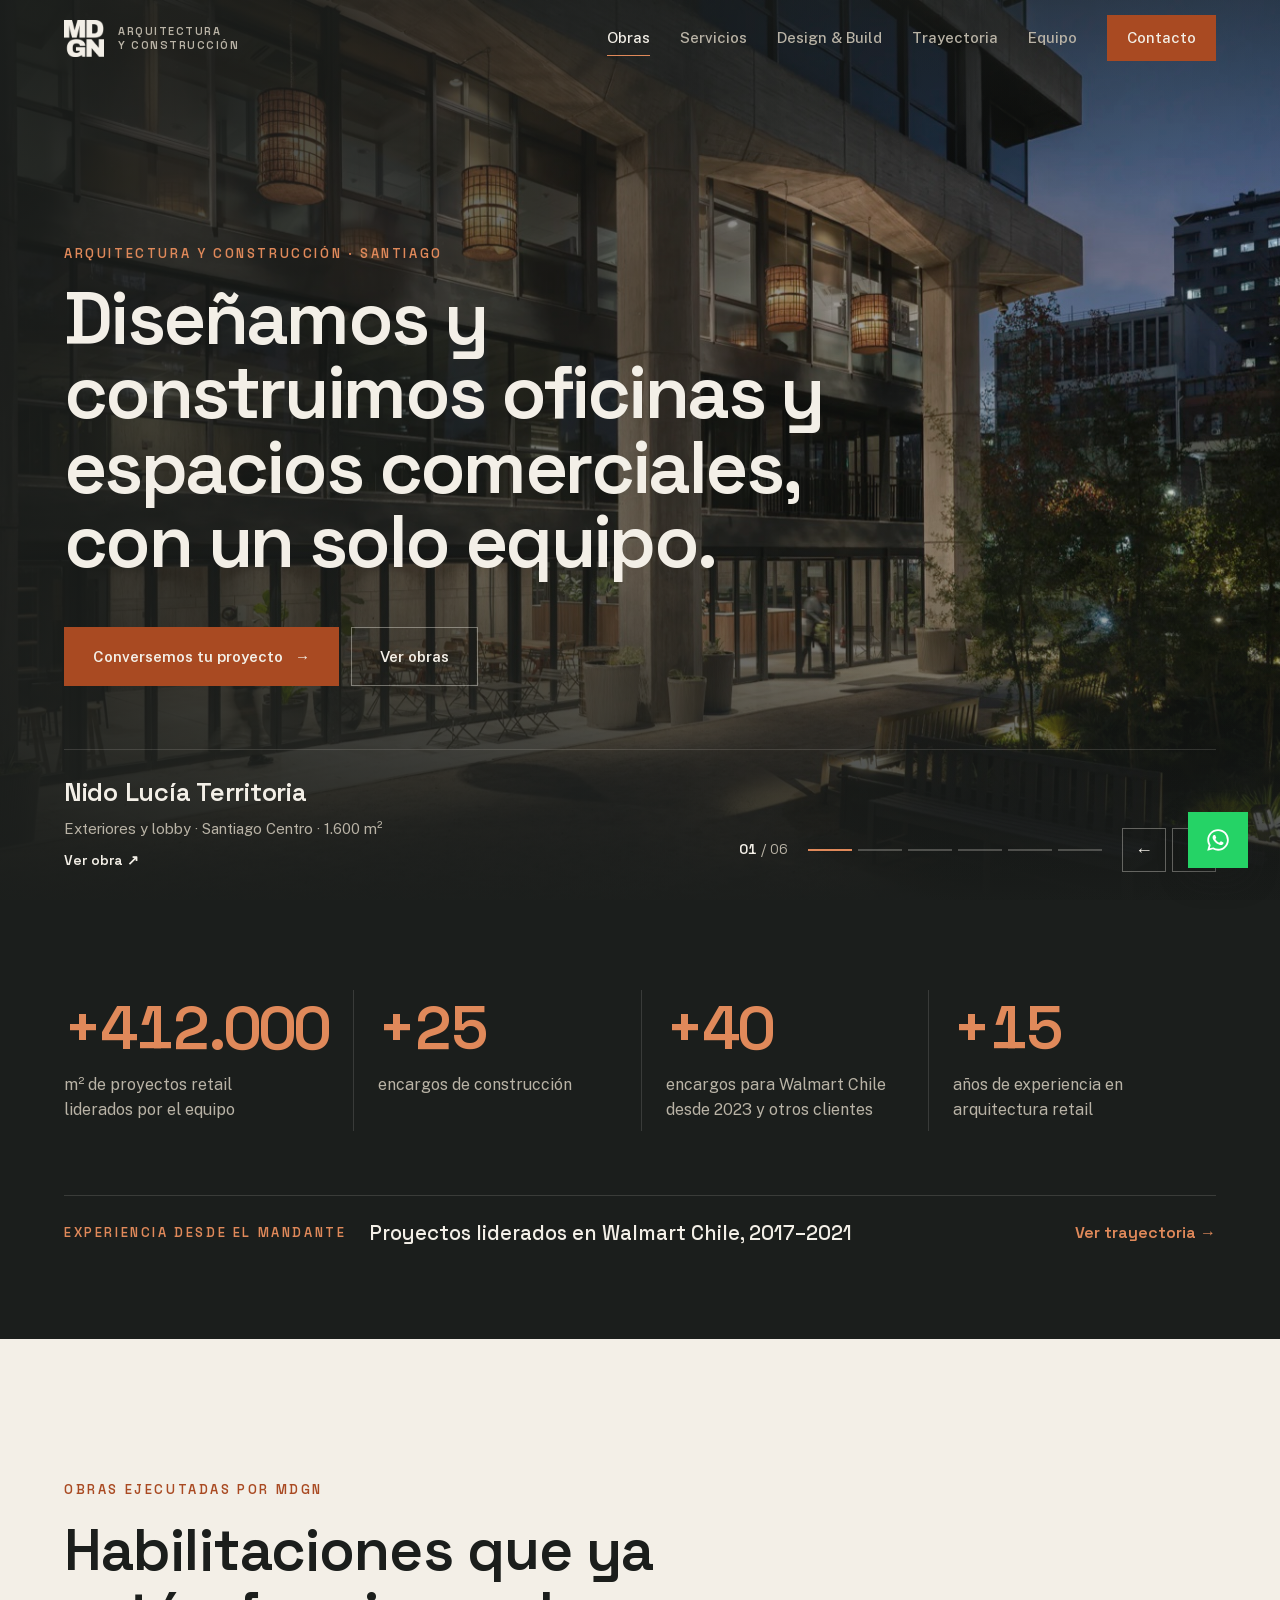
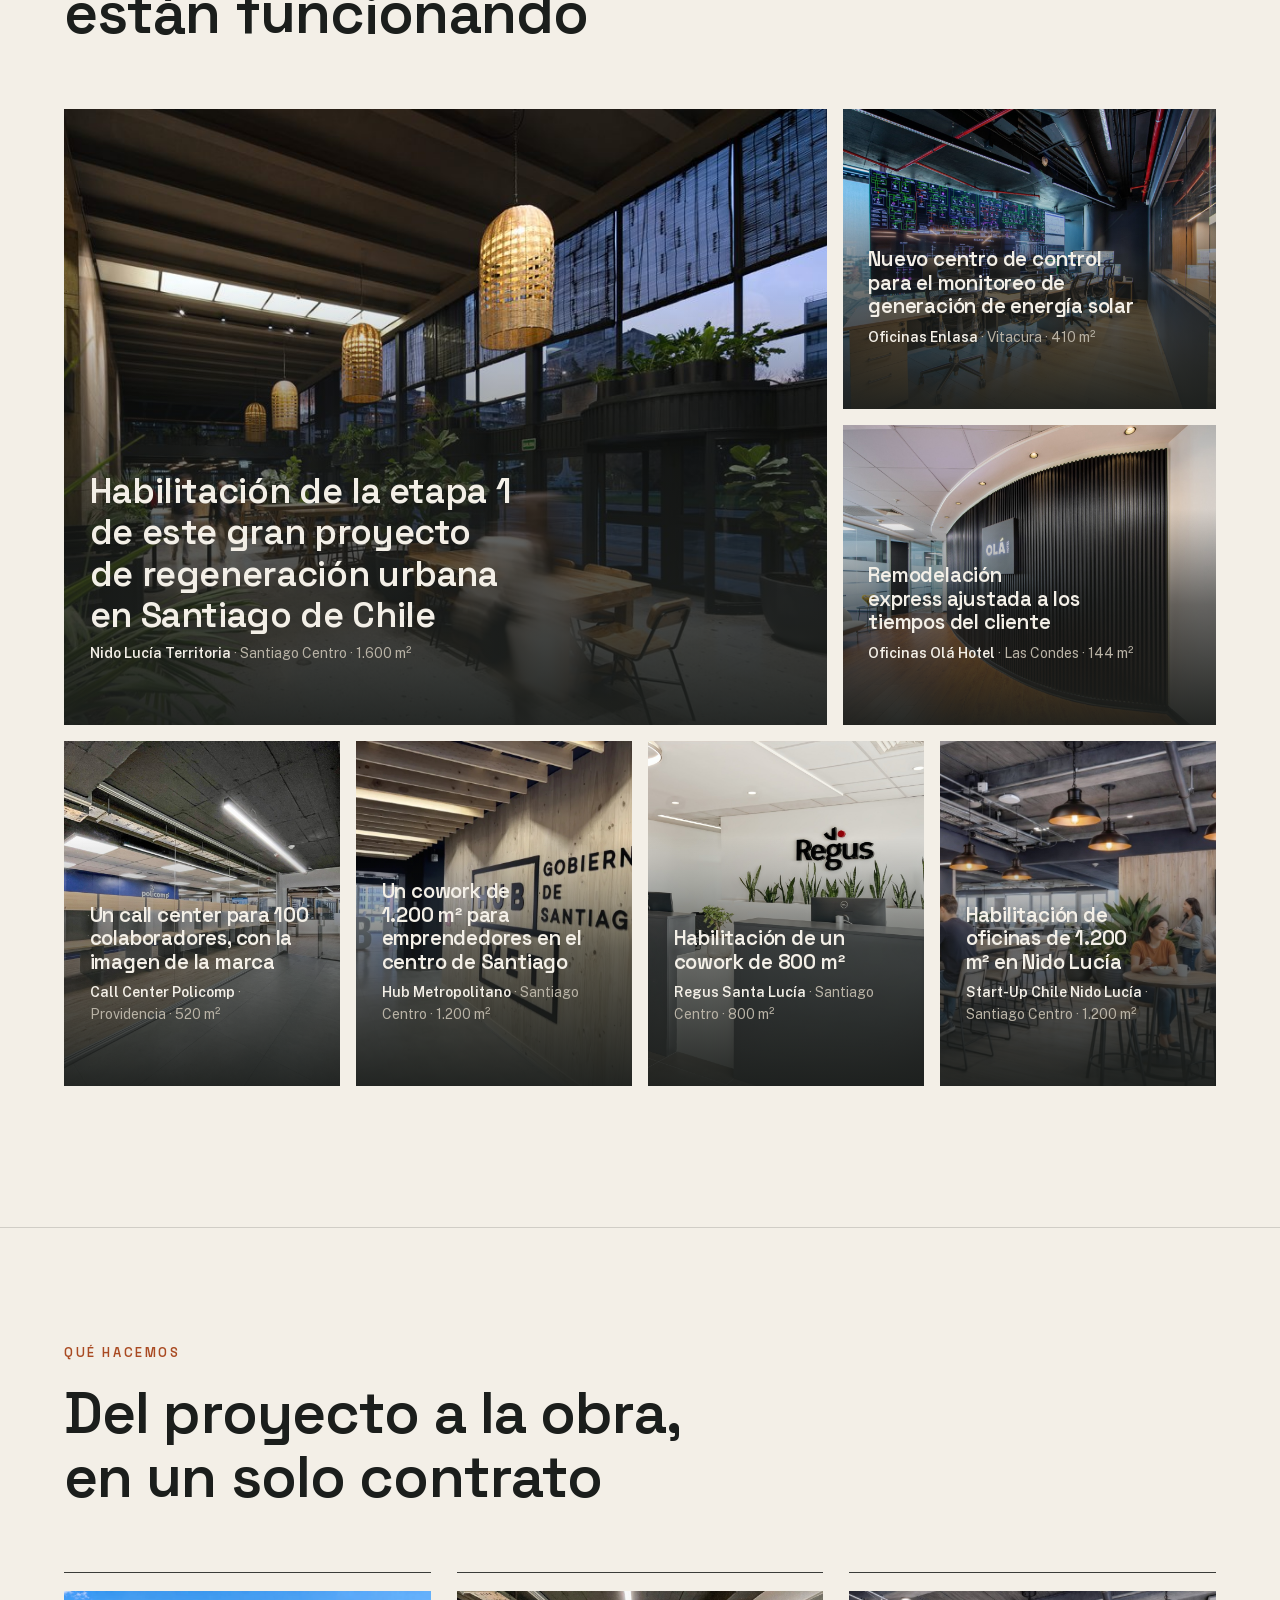
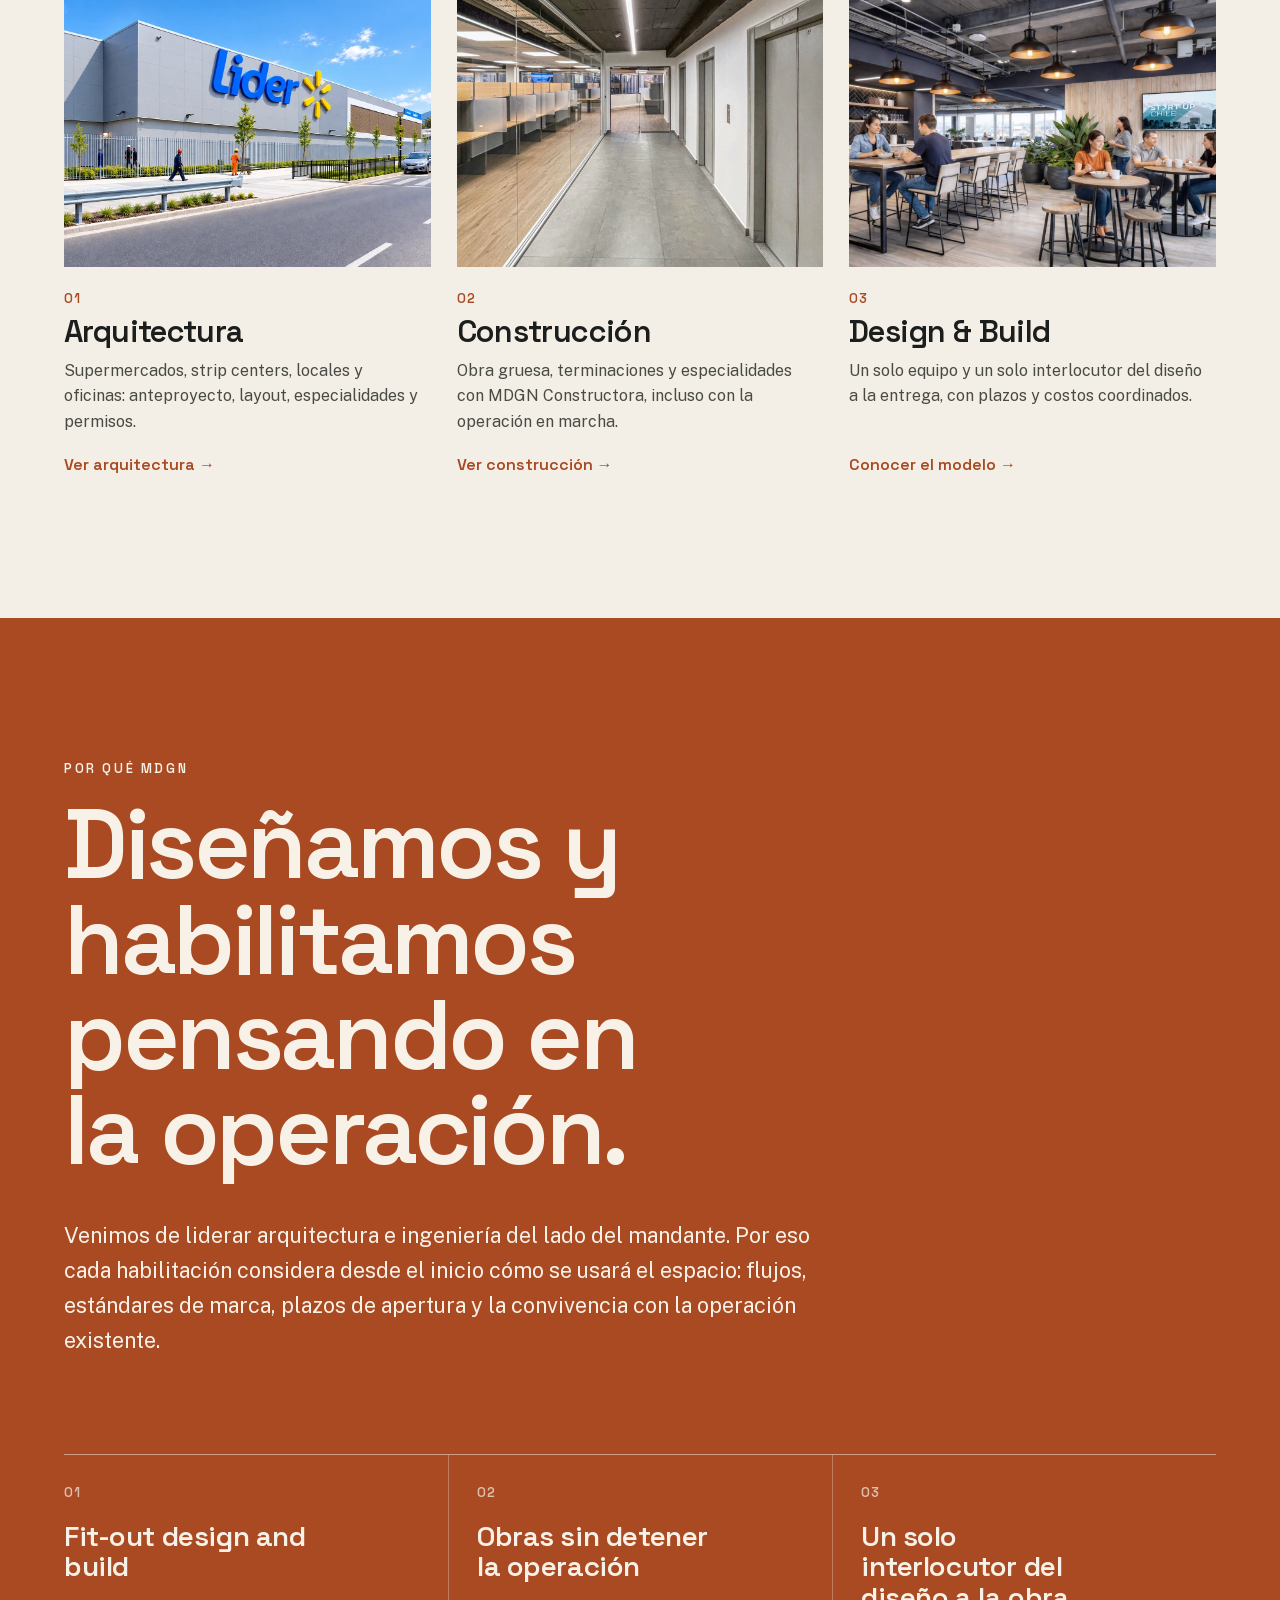
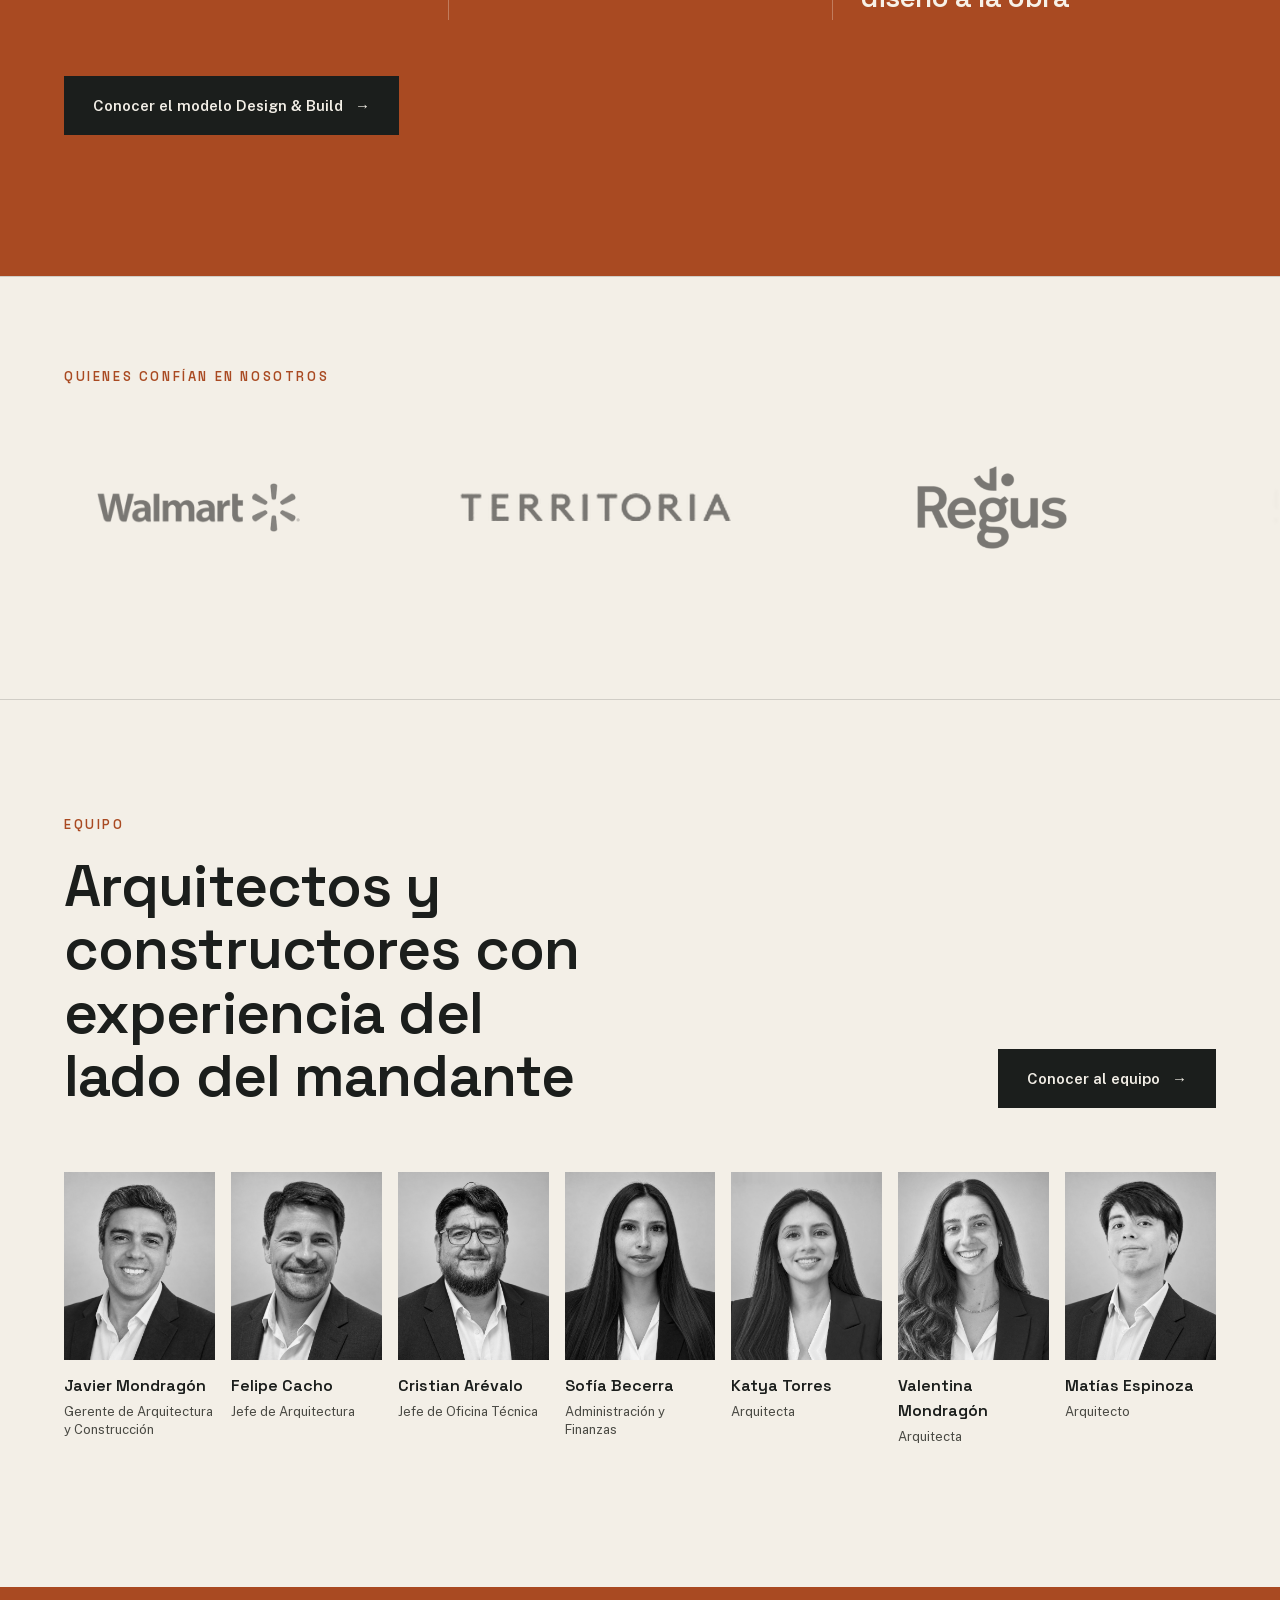
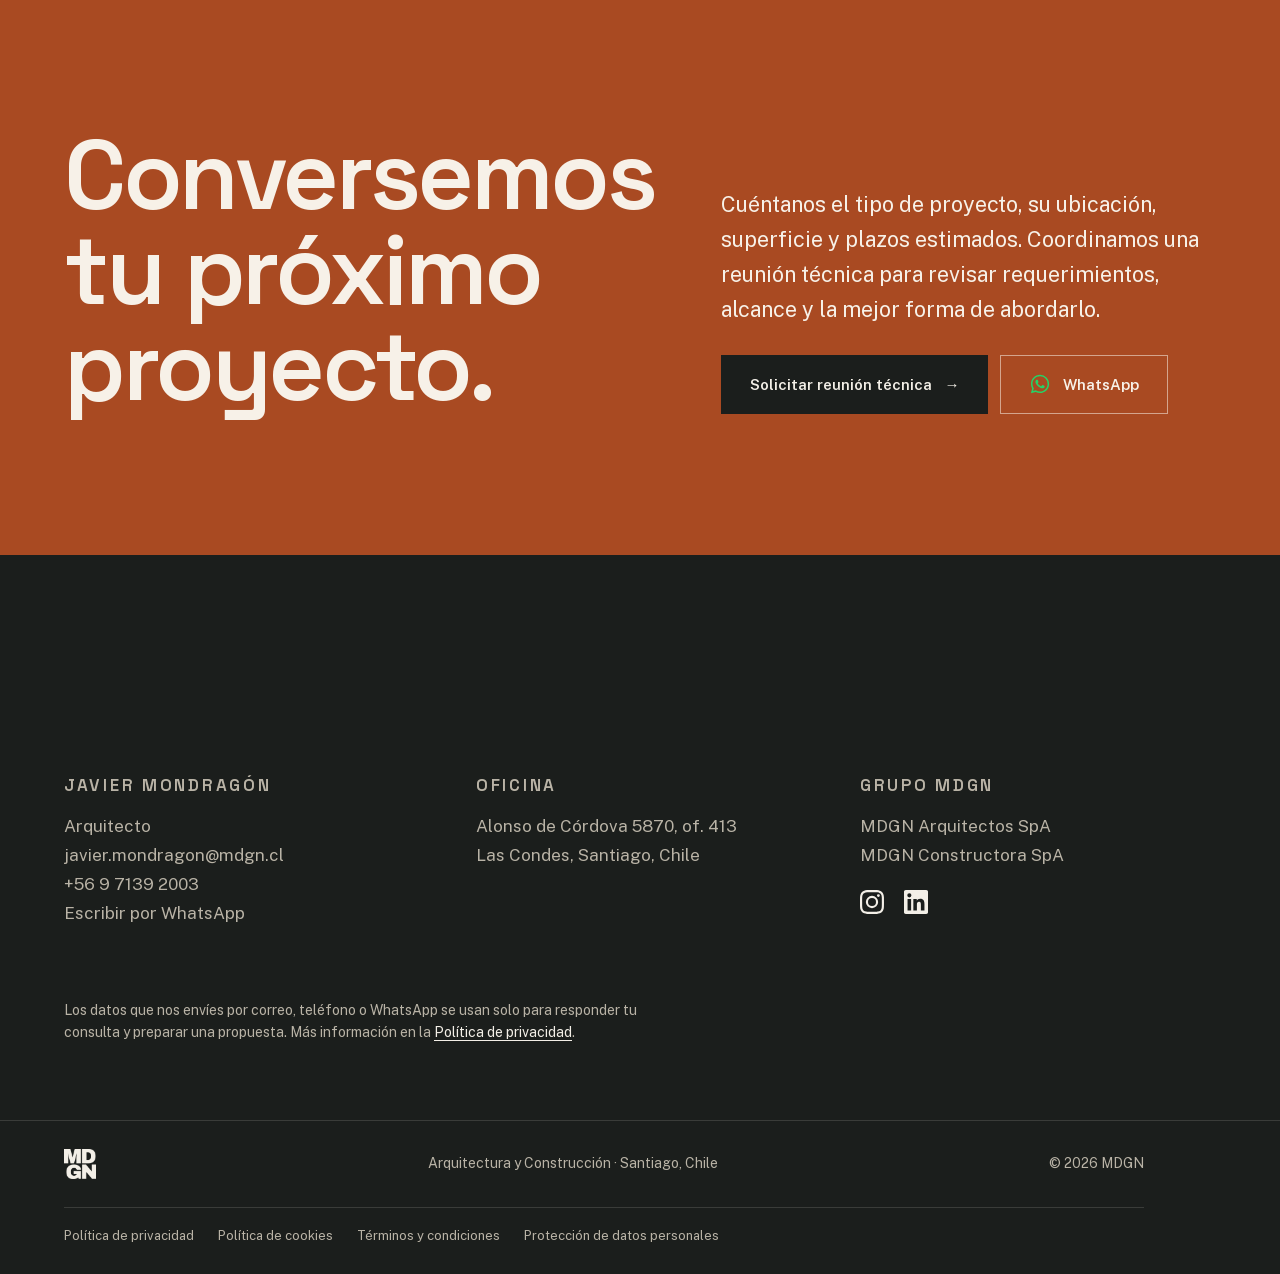
==== commit 510f7c3f: "Portada: carrusel sin etiqueta naranja de tipo de proyecto Co-Authored-By: Claude Opus 5.5 <noreply@" ====
--- a/index.html
+++ b/index.html
@@ -19,11 +19,11 @@
   <meta name="theme-color" content="#1b1e1c">
   <link rel="icon" type="image/png" href="assets/favicon.png">
   <link rel="apple-touch-icon" href="assets/apple-touch-icon.png">
-  <link rel="stylesheet" href="assets/fonts/fonts.css?v=20261065">
-  <link rel="stylesheet" href="styles.css?v=20261065">
-  <script src="init.js?v=20261065"></script>
-  <script defer src="lib/lenis.min.js?v=20261065"></script>
-  <script defer src="main.js?v=20261065"></script>
+  <link rel="stylesheet" href="assets/fonts/fonts.css?v=20261066">
+  <link rel="stylesheet" href="styles.css?v=20261066">
+  <script src="init.js?v=20261066"></script>
+  <script defer src="lib/lenis.min.js?v=20261066"></script>
+  <script defer src="main.js?v=20261066"></script>
   <script type="application/ld+json">
   {
     "@context": "https://schema.org",
@@ -81,12 +81,12 @@
     <!-- Portada: carrusel de obras -->
     <section class="hero hero-slider" data-slider aria-roledescription="carrusel" aria-label="Obras destacadas">
       <div class="slides">
-        <figure class="slide is-active" data-tag="Construcción" data-name="Nido Lucía Territoria" data-line="Exteriores y lobby · Santiago Centro · 1.600 m²" data-href="#obras"><img src="assets/obras/nido-lucia-territoria.jpg" alt="Fachada del edificio Nido Lucía iluminada de noche, obra de MDGN" fetchpriority="high"></figure>
-        <figure class="slide" data-tag="Design &amp; Build · 2025" data-name="Hub Metropolitano" data-line="Cowork · Santiago Centro · 1.200 m²" data-href="#obras"><img src="assets/obras/hub-metropolitano/hub-la-plaza.jpg" alt="Zona de estar La Plaza de Hub Metropolitano, obra de MDGN" loading="lazy" decoding="async"></figure>
-        <figure class="slide" data-tag="Nido Lucía" data-name="Start-Up Chile" data-line="Oficinas · Santiago Centro · 1.200 m²" data-href="#obras"><img src="assets/obras/startup-chile.jpg" alt="Casino y área común de las oficinas Start-Up Chile, obra de MDGN" loading="lazy" decoding="async"></figure>
-        <figure class="slide" data-tag="Construcción · 2025" data-name="Regus Santa Lucía" data-line="Cowork · Santiago Centro · 800 m²" data-href="#obras"><img src="assets/obras/regus-santa-lucia/regus-recepcion.jpg" alt="Recepción de Regus Santa Lucía, obra de MDGN" loading="lazy" decoding="async"></figure>
-        <figure class="slide" data-tag="Design &amp; Build · 2023" data-name="Oficinas Enlasa" data-line="Oficinas y nuevo COR · Vitacura · 410 m²" data-href="obras/enlasa/"><img src="assets/obras/enlasa/enlasa-oficinas.jpg" alt="Espacio de trabajo central de las oficinas Enlasa, obra de MDGN" loading="lazy" decoding="async"></figure>
-        <figure class="slide" data-tag="Design &amp; Build · 2022" data-name="Call Center Policomp" data-line="Call center · Providencia · 520 m²" data-href="obras/policomp/"><img src="assets/obras/policomp/policomp-acceso.jpg" alt="Acceso al call center Policomp con muro de vidrio y muro azul de la marca, obra de MDGN" loading="lazy" decoding="async"></figure>
+        <figure class="slide is-active" data-name="Nido Lucía Territoria" data-line="Exteriores y lobby · Santiago Centro · 1.600 m²" data-href="#obras"><img src="assets/obras/nido-lucia-territoria.jpg" alt="Fachada del edificio Nido Lucía iluminada de noche, obra de MDGN" fetchpriority="high"></figure>
+        <figure class="slide" data-name="Hub Metropolitano" data-line="Cowork · Santiago Centro · 1.200 m²" data-href="#obras"><img src="assets/obras/hub-metropolitano/hub-la-plaza.jpg" alt="Zona de estar La Plaza de Hub Metropolitano, obra de MDGN" loading="lazy" decoding="async"></figure>
+        <figure class="slide" data-name="Start-Up Chile" data-line="Oficinas · Santiago Centro · 1.200 m²" data-href="#obras"><img src="assets/obras/startup-chile.jpg" alt="Casino y área común de las oficinas Start-Up Chile, obra de MDGN" loading="lazy" decoding="async"></figure>
+        <figure class="slide" data-name="Regus Santa Lucía" data-line="Cowork · Santiago Centro · 800 m²" data-href="#obras"><img src="assets/obras/regus-santa-lucia/regus-recepcion.jpg" alt="Recepción de Regus Santa Lucía, obra de MDGN" loading="lazy" decoding="async"></figure>
+        <figure class="slide" data-name="Oficinas Enlasa" data-line="Oficinas y nuevo COR · Vitacura · 410 m²" data-href="obras/enlasa/"><img src="assets/obras/enlasa/enlasa-oficinas.jpg" alt="Espacio de trabajo central de las oficinas Enlasa, obra de MDGN" loading="lazy" decoding="async"></figure>
+        <figure class="slide" data-name="Call Center Policomp" data-line="Call center · Providencia · 520 m²" data-href="obras/policomp/"><img src="assets/obras/policomp/policomp-acceso.jpg" alt="Acceso al call center Policomp con muro de vidrio y muro azul de la marca, obra de MDGN" loading="lazy" decoding="async"></figure>
       </div>
       <div class="wrap hero-inner">
         <div class="hero-copy">
@@ -100,7 +100,6 @@
       </div>
       <div class="wrap hero-bar">
         <a class="slide-caption" href="#obras">
-          <span class="slide-tag">Construcción</span>
           <span class="slide-name">Nido Lucía Territoria</span>
           <span class="slide-line">Exteriores y lobby · Santiago Centro · 1.600 m²</span>
           <span class="slide-cta">Ver obra <span aria-hidden="true">↗</span></span>
@@ -275,16 +274,16 @@
       </div>
       <div class="logos" data-reveal>
         <ul class="logos-track">
-          <li><img src="assets/clientes/walmart.png?v=20261065" alt="Walmart" loading="lazy" decoding="async" style="--w:62%"></li>
-          <li><img src="assets/clientes/territoria.png?v=20261065" alt="Territoria" loading="lazy" decoding="async" style="--w:83%"></li>
-          <li><img src="assets/clientes/regus.png?v=20261065" alt="Regus" loading="lazy" decoding="async" style="--w:46%"></li>
-          <li><img src="assets/clientes/enlasa.png?v=20261065" alt="Enlasa" loading="lazy" decoding="async" style="--w:72%"></li>
-          <li><img src="assets/clientes/startup-chile.png?v=20261065" alt="Start-Up Chile" loading="lazy" decoding="async" style="--w:87%"></li>
-          <li><img src="assets/clientes/fundacion-chile.png?v=20261065" alt="Fundación Chile" loading="lazy" decoding="async" style="--w:45%"></li>
-          <li><img src="assets/clientes/fondo-esperanza.png?v=20261065" alt="Fondo Esperanza" loading="lazy" decoding="async" style="--w:78%"></li>
-          <li><img src="assets/clientes/uniacc.png?v=20261065" alt="UNIACC" loading="lazy" decoding="async" style="--w:52%"></li>
-          <li><img src="assets/clientes/ola-hotel.png?v=20261065" alt="Olá Hotel" loading="lazy" decoding="async" style="--w:52%"></li>
-          <li><img src="assets/clientes/policomp.png?v=20261065" alt="Policomp" loading="lazy" decoding="async" style="--w:56%"></li>
+          <li><img src="assets/clientes/walmart.png?v=20261066" alt="Walmart" loading="lazy" decoding="async" style="--w:62%"></li>
+          <li><img src="assets/clientes/territoria.png?v=20261066" alt="Territoria" loading="lazy" decoding="async" style="--w:83%"></li>
+          <li><img src="assets/clientes/regus.png?v=20261066" alt="Regus" loading="lazy" decoding="async" style="--w:46%"></li>
+          <li><img src="assets/clientes/enlasa.png?v=20261066" alt="Enlasa" loading="lazy" decoding="async" style="--w:72%"></li>
+          <li><img src="assets/clientes/startup-chile.png?v=20261066" alt="Start-Up Chile" loading="lazy" decoding="async" style="--w:87%"></li>
+          <li><img src="assets/clientes/fundacion-chile.png?v=20261066" alt="Fundación Chile" loading="lazy" decoding="async" style="--w:45%"></li>
+          <li><img src="assets/clientes/fondo-esperanza.png?v=20261066" alt="Fondo Esperanza" loading="lazy" decoding="async" style="--w:78%"></li>
+          <li><img src="assets/clientes/uniacc.png?v=20261066" alt="UNIACC" loading="lazy" decoding="async" style="--w:52%"></li>
+          <li><img src="assets/clientes/ola-hotel.png?v=20261066" alt="Olá Hotel" loading="lazy" decoding="async" style="--w:52%"></li>
+          <li><img src="assets/clientes/policomp.png?v=20261066" alt="Policomp" loading="lazy" decoding="async" style="--w:56%"></li>
         </ul>
       </div>
     </section>
--- a/styles.css
+++ b/styles.css
@@ -655,7 +655,6 @@
 .hero-bar::before { content: ""; position: absolute; top: 0; left: var(--gutter); right: var(--gutter); border-top: 1px solid var(--line-light); }
 .slide-caption { display: grid; gap: 4px; text-decoration: none; color: inherit; transition: opacity .4s; }
 .slide-caption.is-changing { opacity: 0; }
-.slide-tag { font-family: var(--display); font-size: 12px; font-weight: 600; letter-spacing: .16em; text-transform: uppercase; color: var(--accent-light); }
 .slide-name { font-family: var(--display); font-size: clamp(20px, 2vw, 28px); font-weight: 600; letter-spacing: -0.01em; }
 .slide-line { color: var(--muted-light); font-size: 15px; }
 .slide-cta { margin-top: 6px; font-family: var(--display); font-size: 14px; font-weight: 600; }
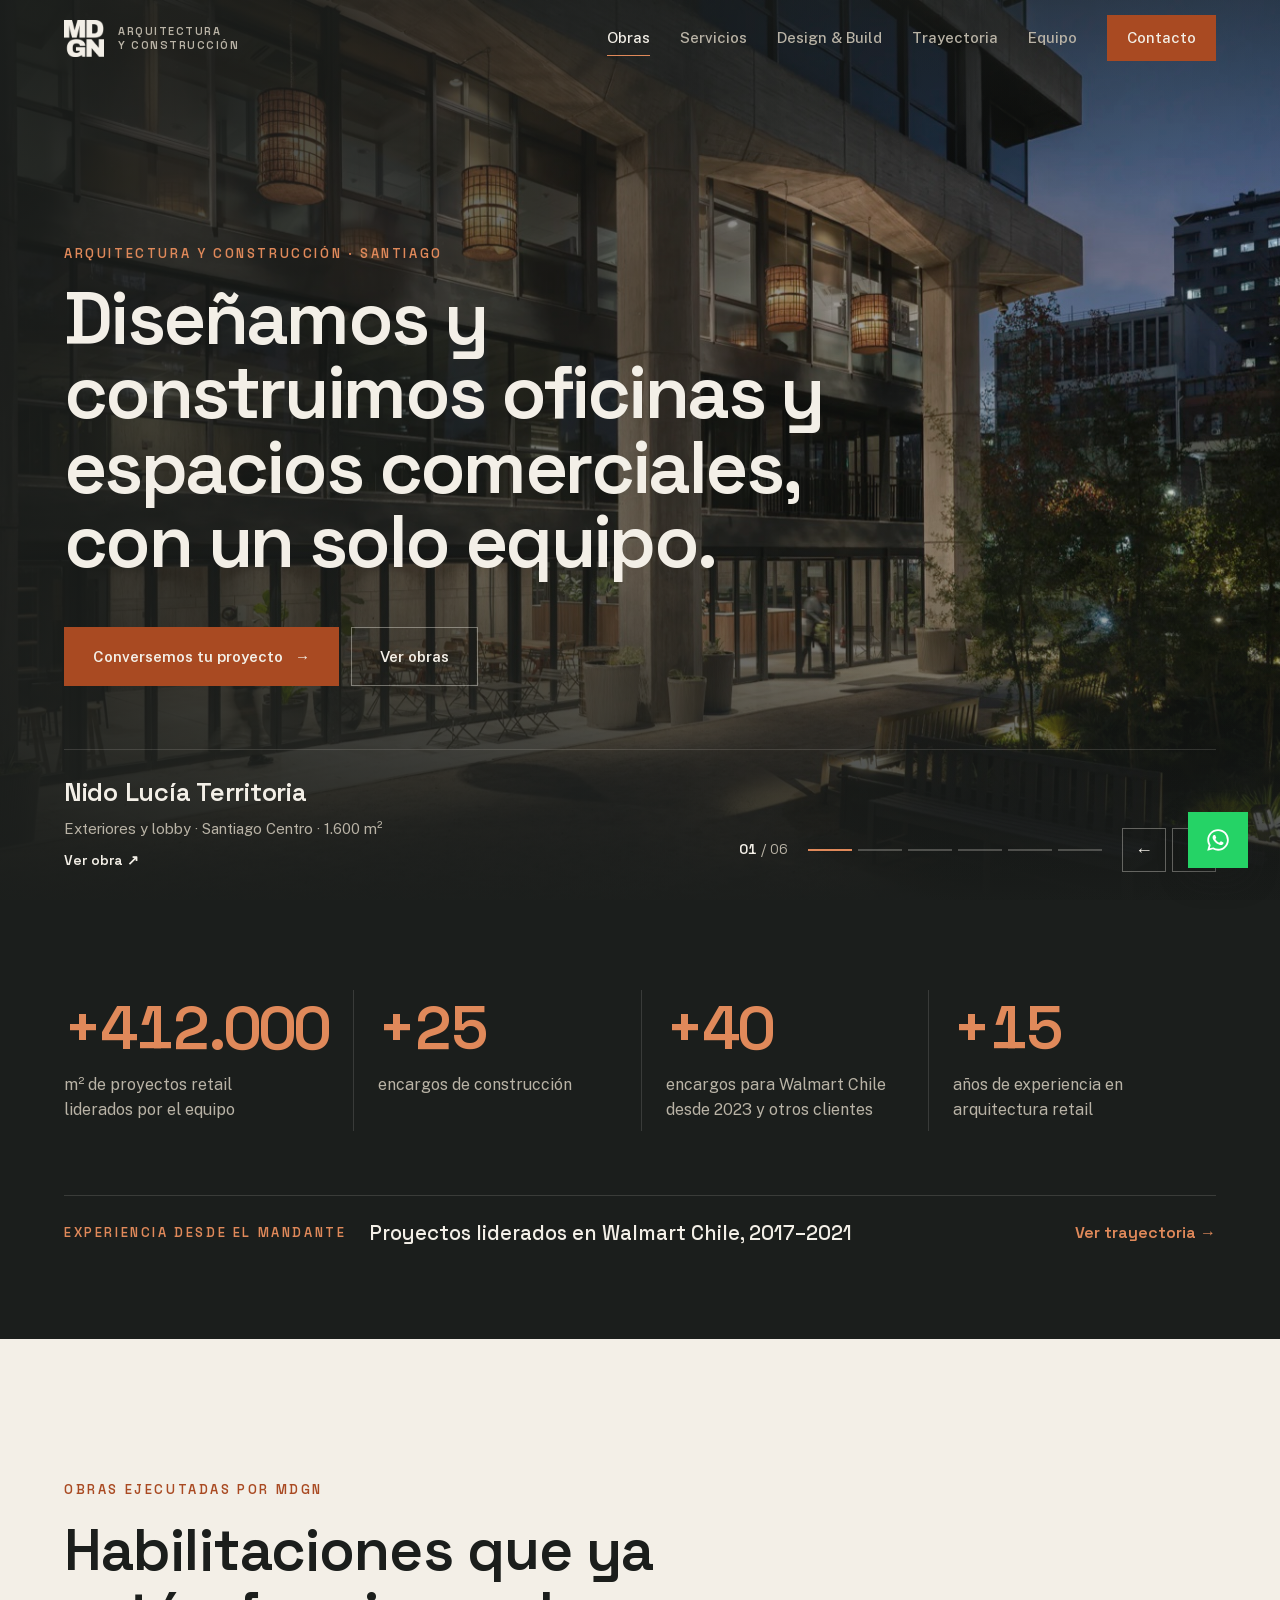
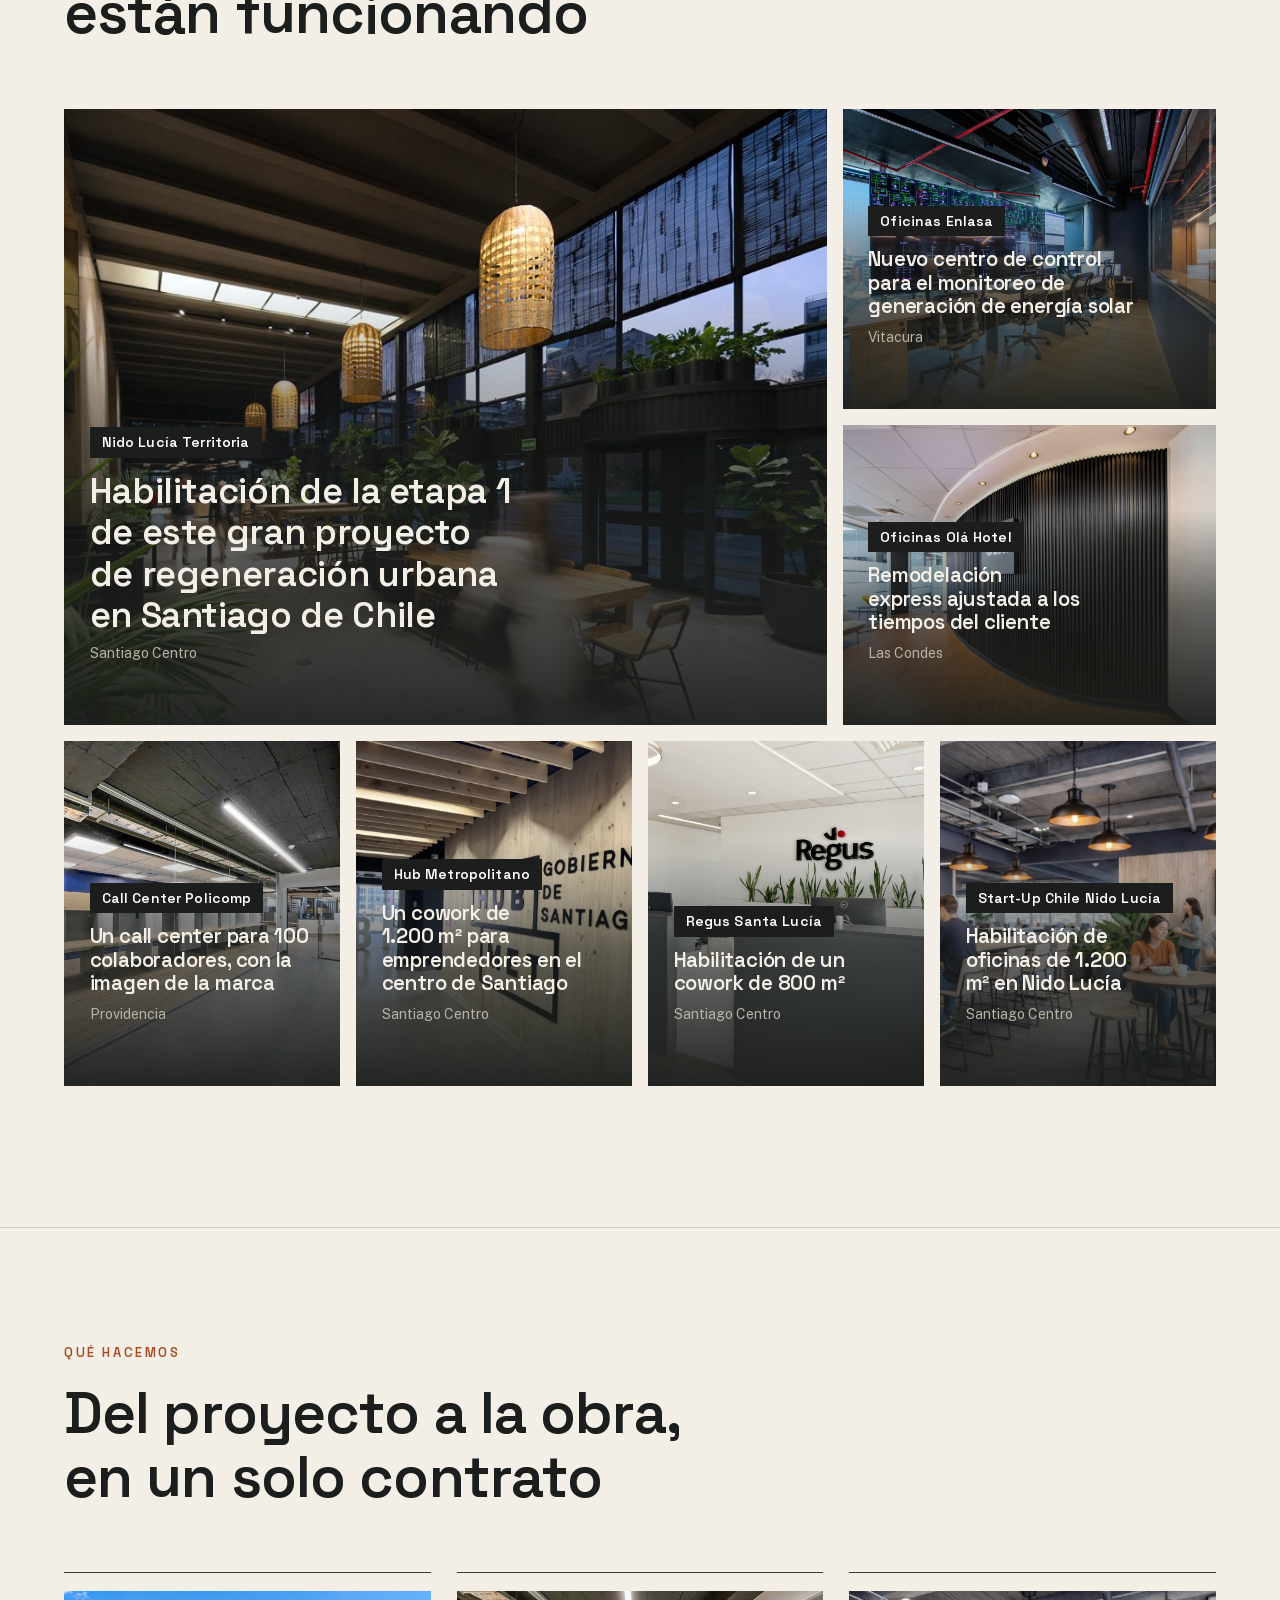
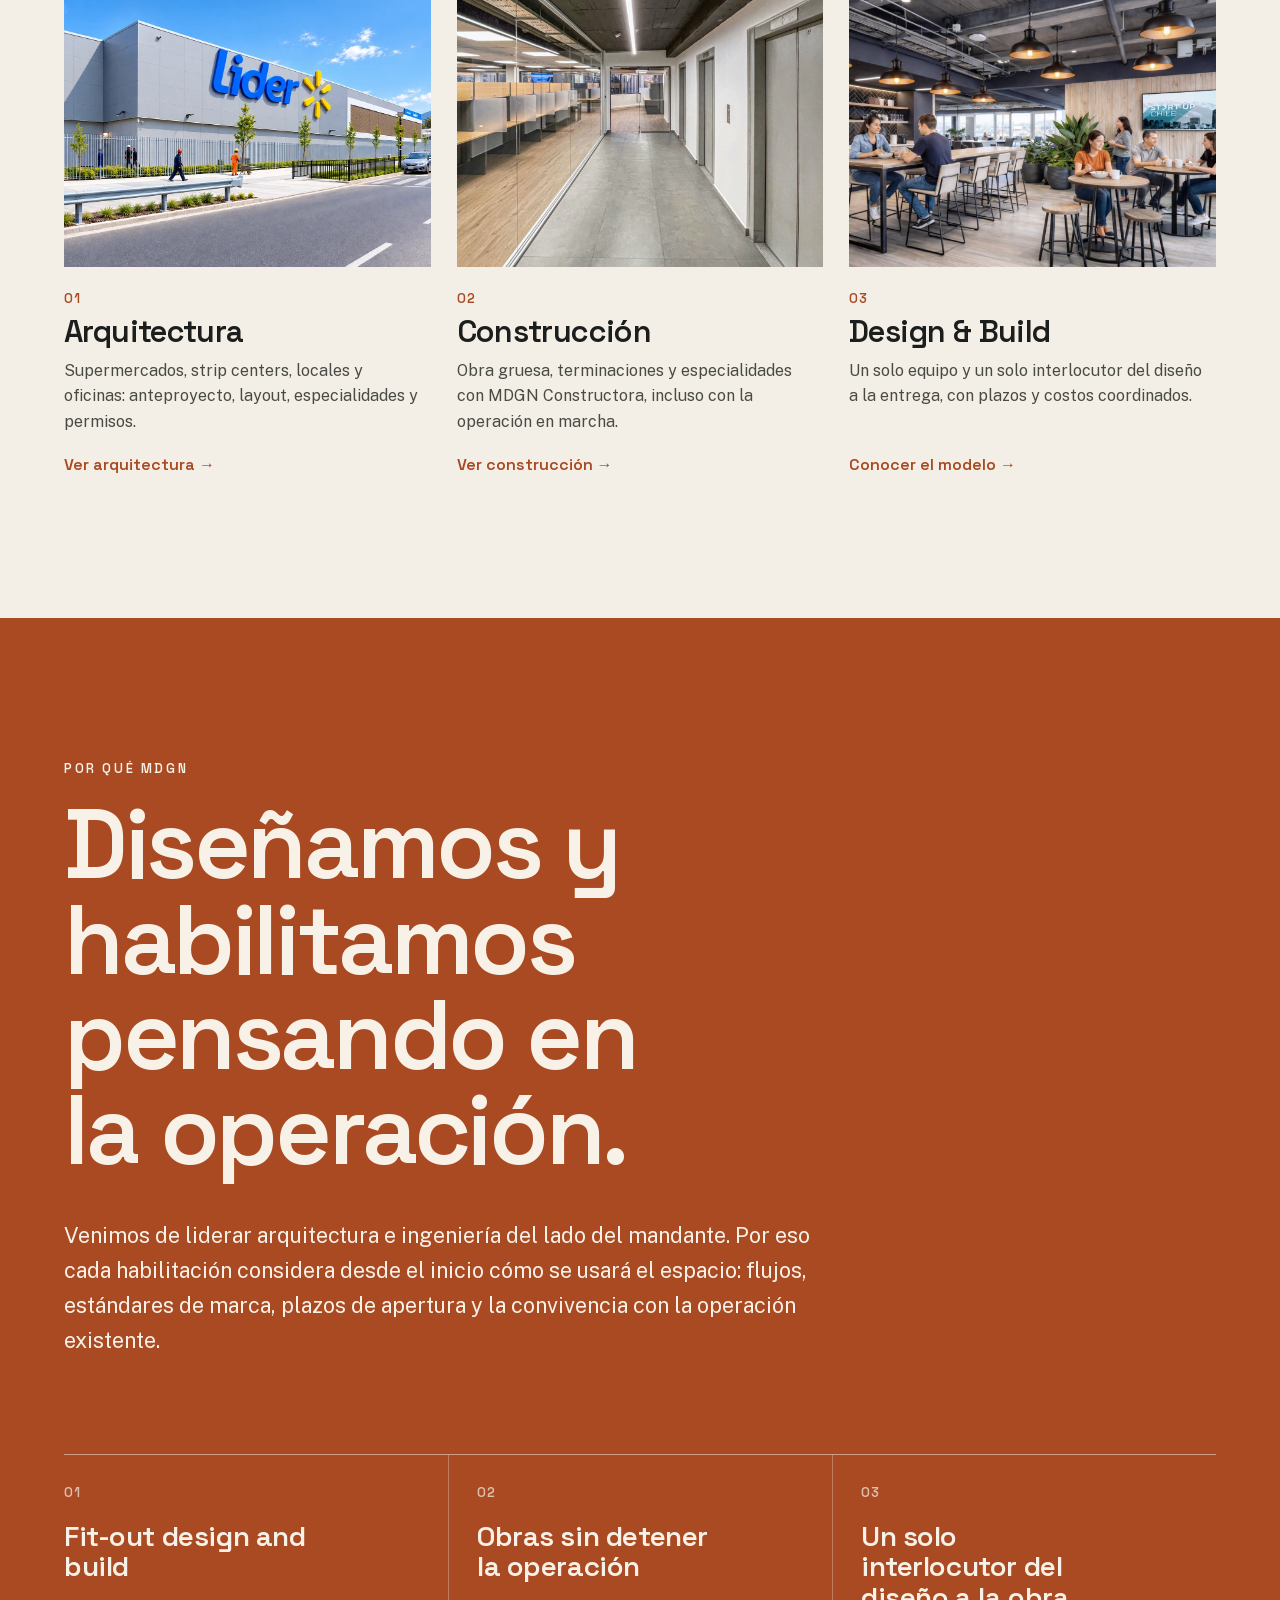
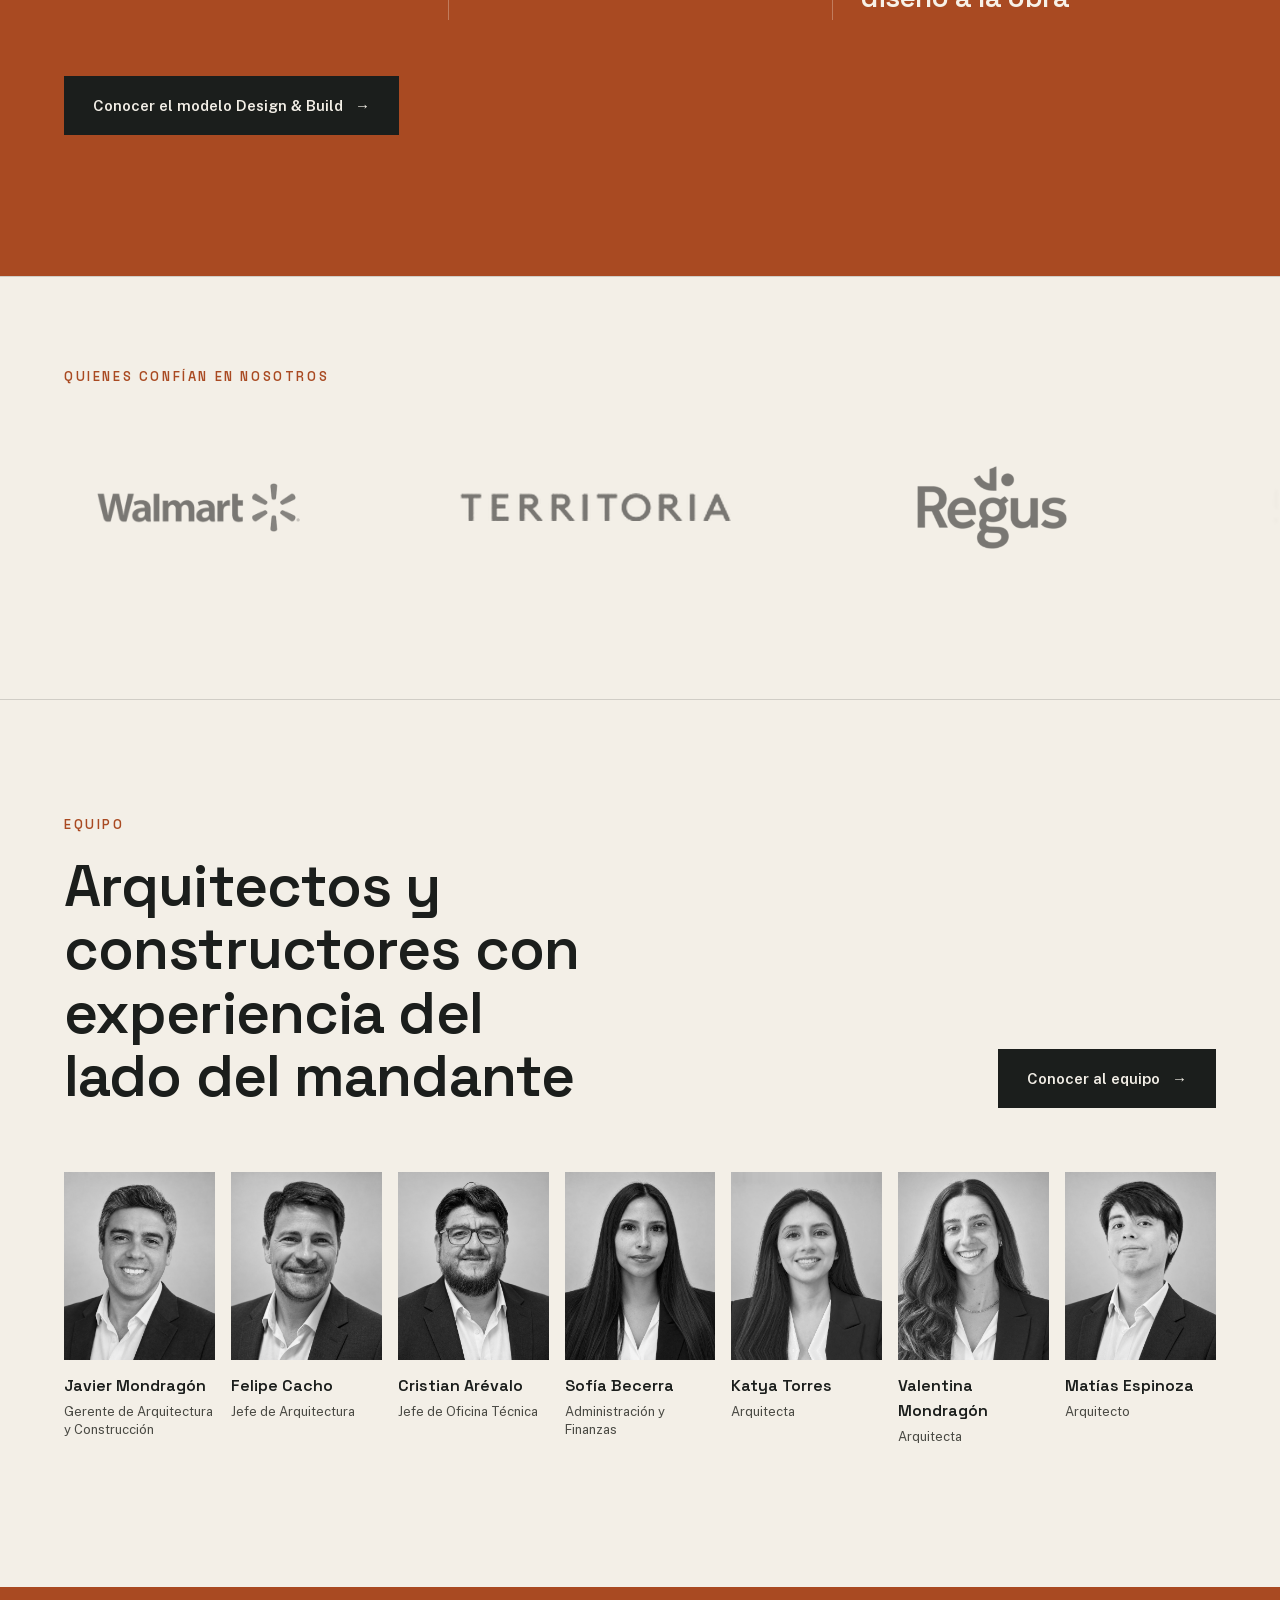
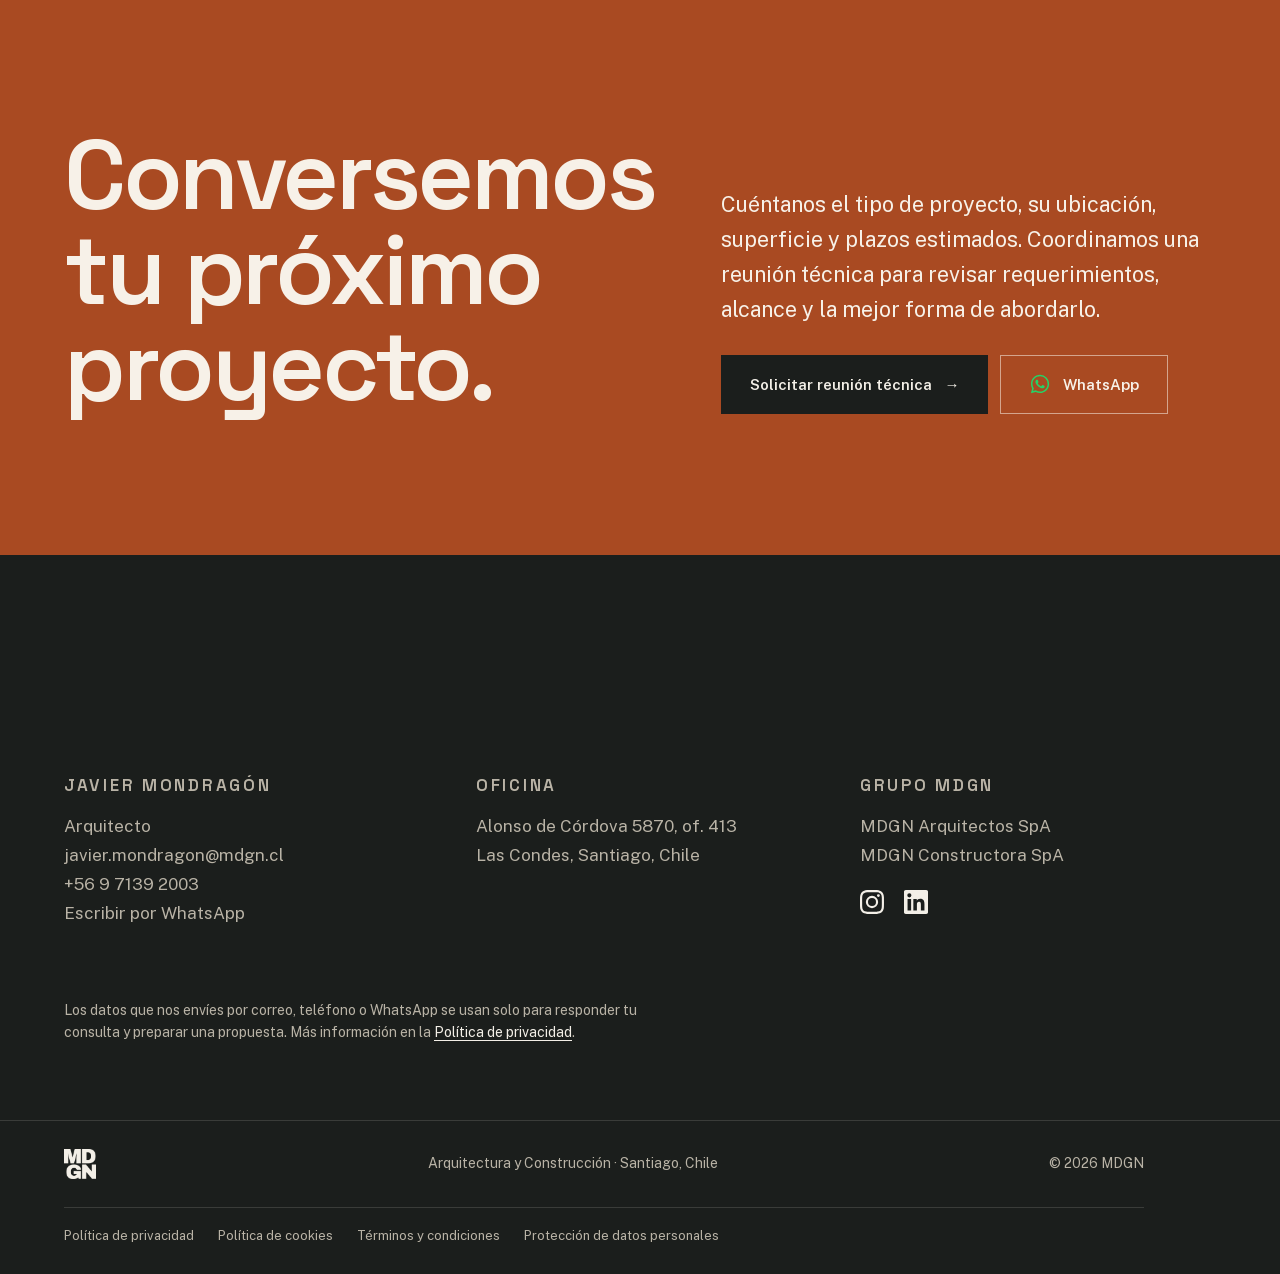
==== commit 8956b2c3: "Portada: nombre del proyecto en rectángulo negro y solo comuna bajo el título Co-Authored-By: Claude" ====
--- a/index.html
+++ b/index.html
@@ -19,11 +19,11 @@
   <meta name="theme-color" content="#1b1e1c">
   <link rel="icon" type="image/png" href="assets/favicon.png">
   <link rel="apple-touch-icon" href="assets/apple-touch-icon.png">
-  <link rel="stylesheet" href="assets/fonts/fonts.css?v=20261066">
-  <link rel="stylesheet" href="styles.css?v=20261066">
-  <script src="init.js?v=20261066"></script>
-  <script defer src="lib/lenis.min.js?v=20261066"></script>
-  <script defer src="main.js?v=20261066"></script>
+  <link rel="stylesheet" href="assets/fonts/fonts.css?v=20261067">
+  <link rel="stylesheet" href="styles.css?v=20261067">
+  <script src="init.js?v=20261067"></script>
+  <script defer src="lib/lenis.min.js?v=20261067"></script>
+  <script defer src="main.js?v=20261067"></script>
   <script type="application/ld+json">
   {
     "@context": "https://schema.org",
@@ -149,32 +149,36 @@
               <li data-src="assets/obras/nido-lucia-territoria.jpg" data-alt="Exterior y lobby del edificio Nido Lucía iluminados de noche" data-sub="Fachada de noche"></li>
             </ul>
             <figcaption class="feat-body">
+              <p class="feat-name">Nido Lucía Territoria</p>
               <h3>Habilitación de la etapa&nbsp;1 de este gran proyecto de regeneración urbana en Santiago de Chile</h3>
-              <p class="feat-meta"><strong>Nido Lucía Territoria</strong> · Santiago Centro · 1.600 m²</p>
+              <p class="feat-meta">Santiago Centro</p>
               <span class="feat-cta" aria-hidden="true">Ver 3 fotos <span>+</span></span>
             </figcaption>
           </figure>
           <figure class="feat is-tall" data-reveal style="--d:.08s">
             <a class="feat-img" href="obras/enlasa/" data-cursor="Ver" aria-label="Ver el caso Oficinas Enlasa"><img src="assets/obras/enlasa/enlasa-cor.jpg" alt="Nueva oficina de monitoreo COR de Enlasa, con muro de pantallas y puestos de operación" loading="lazy" decoding="async" width="1600" height="1066"></a>
             <figcaption class="feat-body">
+              <p class="feat-name">Oficinas Enlasa</p>
               <h3>Nuevo centro de control para el monitoreo de generación de energía solar</h3>
-              <p class="feat-meta"><strong>Oficinas Enlasa</strong> · Vitacura · 410 m²</p>
+              <p class="feat-meta">Vitacura</p>
               <span class="feat-cta" aria-hidden="true">Ver caso <span>+</span></span>
             </figcaption>
           </figure>
           <figure class="feat is-tall" data-reveal style="--d:.16s">
             <a class="feat-img" href="obras/ola-hotel/" data-cursor="Ver" aria-label="Ver el caso Oficinas Olá Hotel"><img src="assets/obras/ola-hotel/ola-hotel-recepcion.jpg" alt="Recepción de las oficinas Olá Hotel con muro curvo de listones negros y letrero iluminado" loading="lazy" decoding="async" width="1600" height="1066"></a>
             <figcaption class="feat-body">
+              <p class="feat-name">Oficinas Olá Hotel</p>
               <h3>Remodelación express ajustada a los tiempos del cliente</h3>
-              <p class="feat-meta"><strong>Oficinas Olá Hotel</strong> · Las Condes · 144 m²</p>
+              <p class="feat-meta">Las Condes</p>
               <span class="feat-cta" aria-hidden="true">Ver caso <span>+</span></span>
             </figcaption>
           </figure>
           <figure class="feat" data-reveal>
             <a class="feat-img" href="obras/policomp/" data-cursor="Ver" aria-label="Ver el caso Call Center Policomp"><img src="assets/obras/policomp/policomp-acceso.jpg" alt="Acceso al call center Policomp con muro de vidrio y muro azul con el logo de la marca" loading="lazy" decoding="async" width="1600" height="1200"></a>
             <figcaption class="feat-body">
+              <p class="feat-name">Call Center Policomp</p>
               <h3>Un call center para 100 colaboradores, con la imagen de la marca</h3>
-              <p class="feat-meta"><strong>Call Center Policomp</strong> · Providencia · 520 m²</p>
+              <p class="feat-meta">Providencia</p>
               <span class="feat-cta" aria-hidden="true">Ver caso <span>+</span></span>
             </figcaption>
           </figure>
@@ -190,24 +194,27 @@
               <li data-src="assets/obras/fundacion-chile.jpg" data-alt="Recepción y áreas comunes de las oficinas de Fundación Chile" data-sub="Recepción y áreas comunes"></li>
             </ul>
             <figcaption class="feat-body">
+              <p class="feat-name">Hub Metropolitano</p>
               <h3>Un cowork de 1.200 m² para emprendedores en el centro de Santiago</h3>
-              <p class="feat-meta"><strong>Hub Metropolitano</strong> · Santiago Centro · 1.200 m²</p>
+              <p class="feat-meta">Santiago Centro</p>
               <span class="feat-cta" aria-hidden="true">Ver 8 fotos <span>+</span></span>
             </figcaption>
           </figure>
           <figure class="feat" data-reveal style="--d:.12s">
             <div class="feat-img" data-cursor="Ver" data-lightbox data-title="Regus Santa Lucía" data-sub="Recepción · Santiago Centro · 800 m²" tabindex="0" role="button" aria-label="Ver fotos del proyecto Regus Santa Lucía"><img src="assets/obras/regus-santa-lucia/regus-recepcion.jpg" alt="Recepción de Regus Santa Lucía con mesones grises, logo Regus y jardinera de sansevierias" loading="lazy" decoding="async" width="1600" height="1200"></div>
             <figcaption class="feat-body">
+              <p class="feat-name">Regus Santa Lucía</p>
               <h3>Habilitación de un cowork de 800 m²</h3>
-              <p class="feat-meta"><strong>Regus Santa Lucía</strong> · Santiago Centro · 800 m²</p>
+              <p class="feat-meta">Santiago Centro</p>
               <span class="feat-cta" aria-hidden="true">Ver foto <span>+</span></span>
             </figcaption>
           </figure>
           <figure class="feat" data-reveal style="--d:.18s">
             <div class="feat-img" data-cursor="Ver" data-lightbox data-title="Start-Up Chile Nido Lucía" data-sub="Casino y área común · Santiago Centro · 1.200 m²" tabindex="0" role="button" aria-label="Ver fotos del proyecto Start-Up Chile Nido Lucía"><img src="assets/obras/startup-chile.jpg" alt="Casino y área común de las oficinas Start-Up Chile" loading="lazy" decoding="async" width="1400" height="933"></div>
             <figcaption class="feat-body">
+              <p class="feat-name">Start-Up Chile Nido Lucía</p>
               <h3>Habilitación de oficinas de 1.200 m² en Nido Lucía</h3>
-              <p class="feat-meta"><strong>Start-Up Chile Nido Lucía</strong> · Santiago Centro · 1.200 m²</p>
+              <p class="feat-meta">Santiago Centro</p>
               <span class="feat-cta" aria-hidden="true">Ver foto <span>+</span></span>
             </figcaption>
           </figure>
@@ -274,16 +281,16 @@
       </div>
       <div class="logos" data-reveal>
         <ul class="logos-track">
-          <li><img src="assets/clientes/walmart.png?v=20261066" alt="Walmart" loading="lazy" decoding="async" style="--w:62%"></li>
-          <li><img src="assets/clientes/territoria.png?v=20261066" alt="Territoria" loading="lazy" decoding="async" style="--w:83%"></li>
-          <li><img src="assets/clientes/regus.png?v=20261066" alt="Regus" loading="lazy" decoding="async" style="--w:46%"></li>
-          <li><img src="assets/clientes/enlasa.png?v=20261066" alt="Enlasa" loading="lazy" decoding="async" style="--w:72%"></li>
-          <li><img src="assets/clientes/startup-chile.png?v=20261066" alt="Start-Up Chile" loading="lazy" decoding="async" style="--w:87%"></li>
-          <li><img src="assets/clientes/fundacion-chile.png?v=20261066" alt="Fundación Chile" loading="lazy" decoding="async" style="--w:45%"></li>
-          <li><img src="assets/clientes/fondo-esperanza.png?v=20261066" alt="Fondo Esperanza" loading="lazy" decoding="async" style="--w:78%"></li>
-          <li><img src="assets/clientes/uniacc.png?v=20261066" alt="UNIACC" loading="lazy" decoding="async" style="--w:52%"></li>
-          <li><img src="assets/clientes/ola-hotel.png?v=20261066" alt="Olá Hotel" loading="lazy" decoding="async" style="--w:52%"></li>
-          <li><img src="assets/clientes/policomp.png?v=20261066" alt="Policomp" loading="lazy" decoding="async" style="--w:56%"></li>
+          <li><img src="assets/clientes/walmart.png?v=20261067" alt="Walmart" loading="lazy" decoding="async" style="--w:62%"></li>
+          <li><img src="assets/clientes/territoria.png?v=20261067" alt="Territoria" loading="lazy" decoding="async" style="--w:83%"></li>
+          <li><img src="assets/clientes/regus.png?v=20261067" alt="Regus" loading="lazy" decoding="async" style="--w:46%"></li>
+          <li><img src="assets/clientes/enlasa.png?v=20261067" alt="Enlasa" loading="lazy" decoding="async" style="--w:72%"></li>
+          <li><img src="assets/clientes/startup-chile.png?v=20261067" alt="Start-Up Chile" loading="lazy" decoding="async" style="--w:87%"></li>
+          <li><img src="assets/clientes/fundacion-chile.png?v=20261067" alt="Fundación Chile" loading="lazy" decoding="async" style="--w:45%"></li>
+          <li><img src="assets/clientes/fondo-esperanza.png?v=20261067" alt="Fondo Esperanza" loading="lazy" decoding="async" style="--w:78%"></li>
+          <li><img src="assets/clientes/uniacc.png?v=20261067" alt="UNIACC" loading="lazy" decoding="async" style="--w:52%"></li>
+          <li><img src="assets/clientes/ola-hotel.png?v=20261067" alt="Olá Hotel" loading="lazy" decoding="async" style="--w:52%"></li>
+          <li><img src="assets/clientes/policomp.png?v=20261067" alt="Policomp" loading="lazy" decoding="async" style="--w:56%"></li>
         </ul>
       </div>
     </section>
--- a/styles.css
+++ b/styles.css
@@ -697,7 +697,7 @@
 .feat:hover .feat-img img { transform: scale(1.06); }
 .feat-img:focus-visible { outline: 2px solid var(--accent-light); outline-offset: -4px; }
 .feat-body { position: absolute; left: 0; right: 0; bottom: 0; padding: clamp(18px, 2vw, 28px); pointer-events: none; }
-.feat-tag { font-family: var(--display); font-size: 12px; font-weight: 600; letter-spacing: .14em; text-transform: uppercase; color: var(--accent-light); margin-bottom: 8px; }
+.feat-name { display: inline-block; background: var(--dark); color: #fff; font-family: var(--display); font-size: 14px; font-weight: 600; letter-spacing: .01em; line-height: 1.2; padding: 7px 12px; margin-bottom: 12px; }
 .feat h3 { font-size: clamp(19px, 1.6vw, 24px); line-height: 1.15; letter-spacing: -0.01em; max-width: 22ch; margin-bottom: 8px; text-wrap: balance; }
 .feat.is-big h3 { font-size: clamp(26px, 2.8vw, 42px); }
 .feat-meta { font-size: 14px; color: var(--muted-light); }
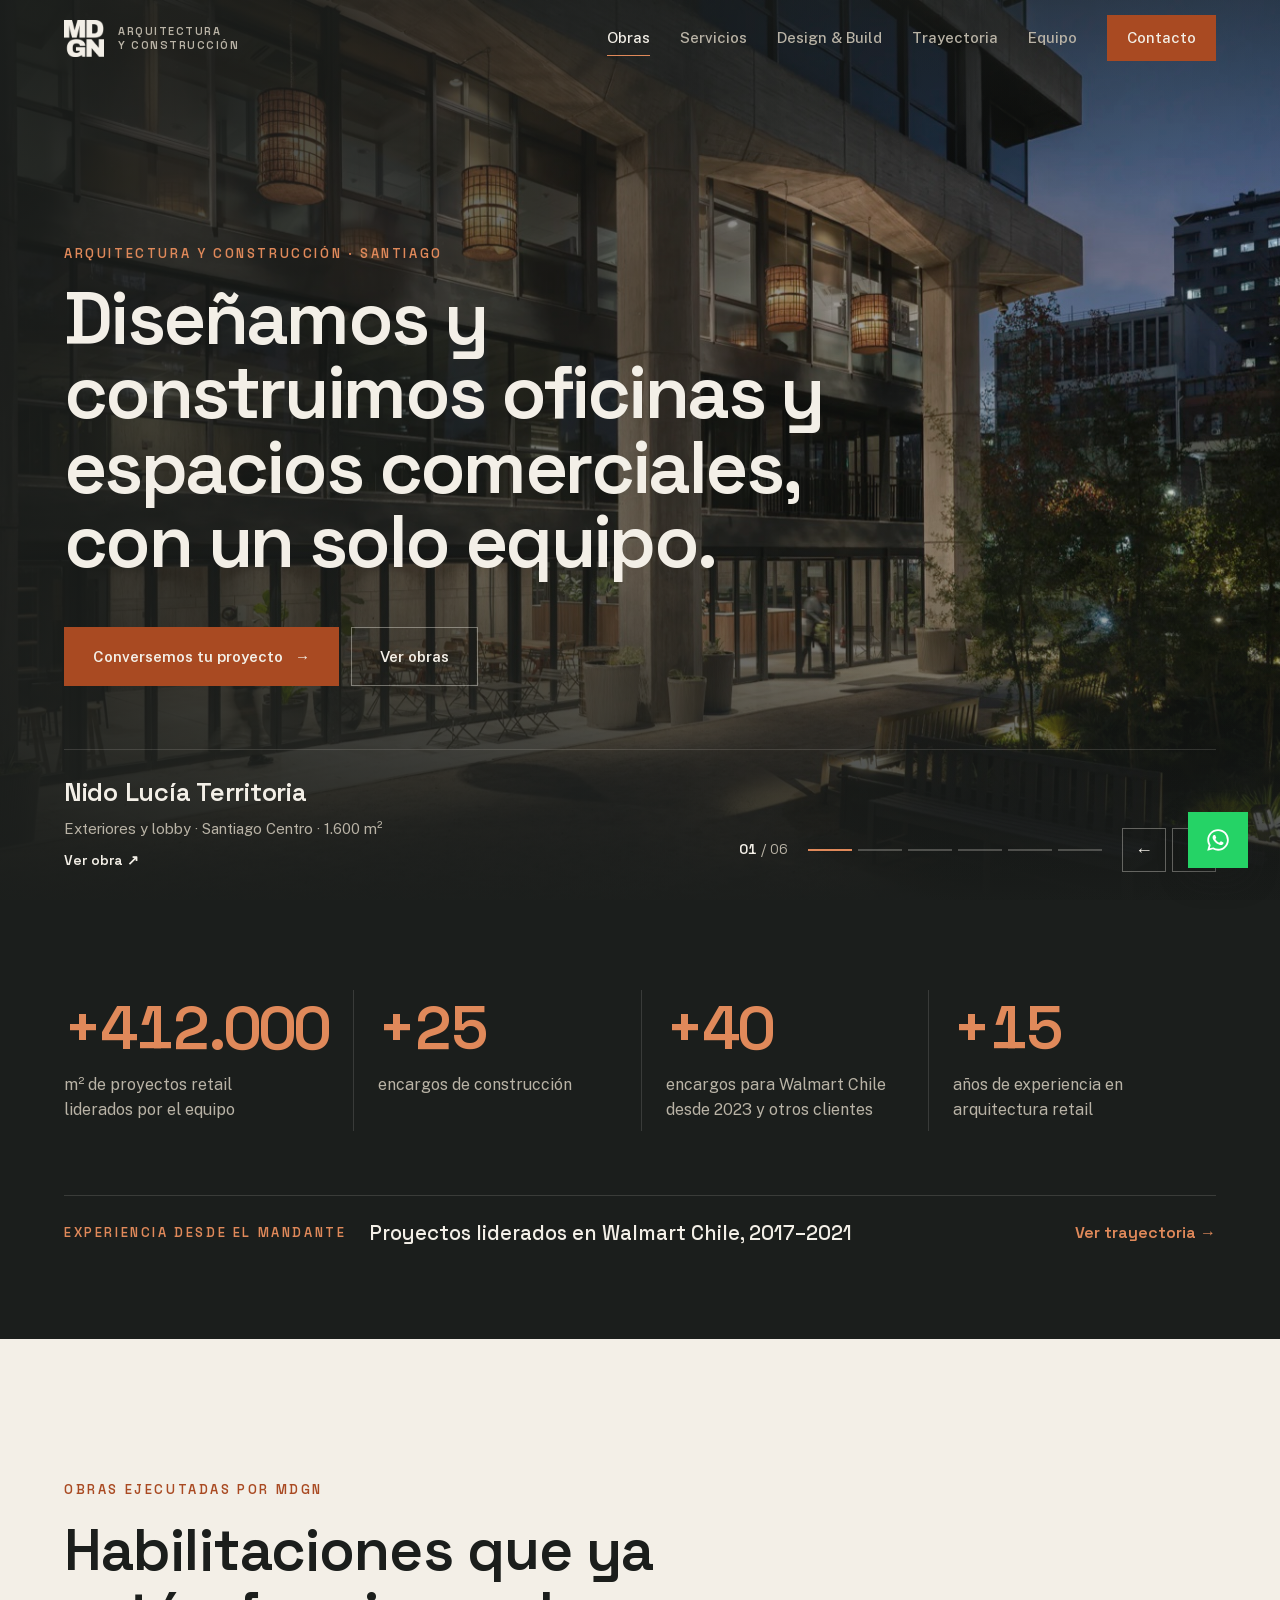
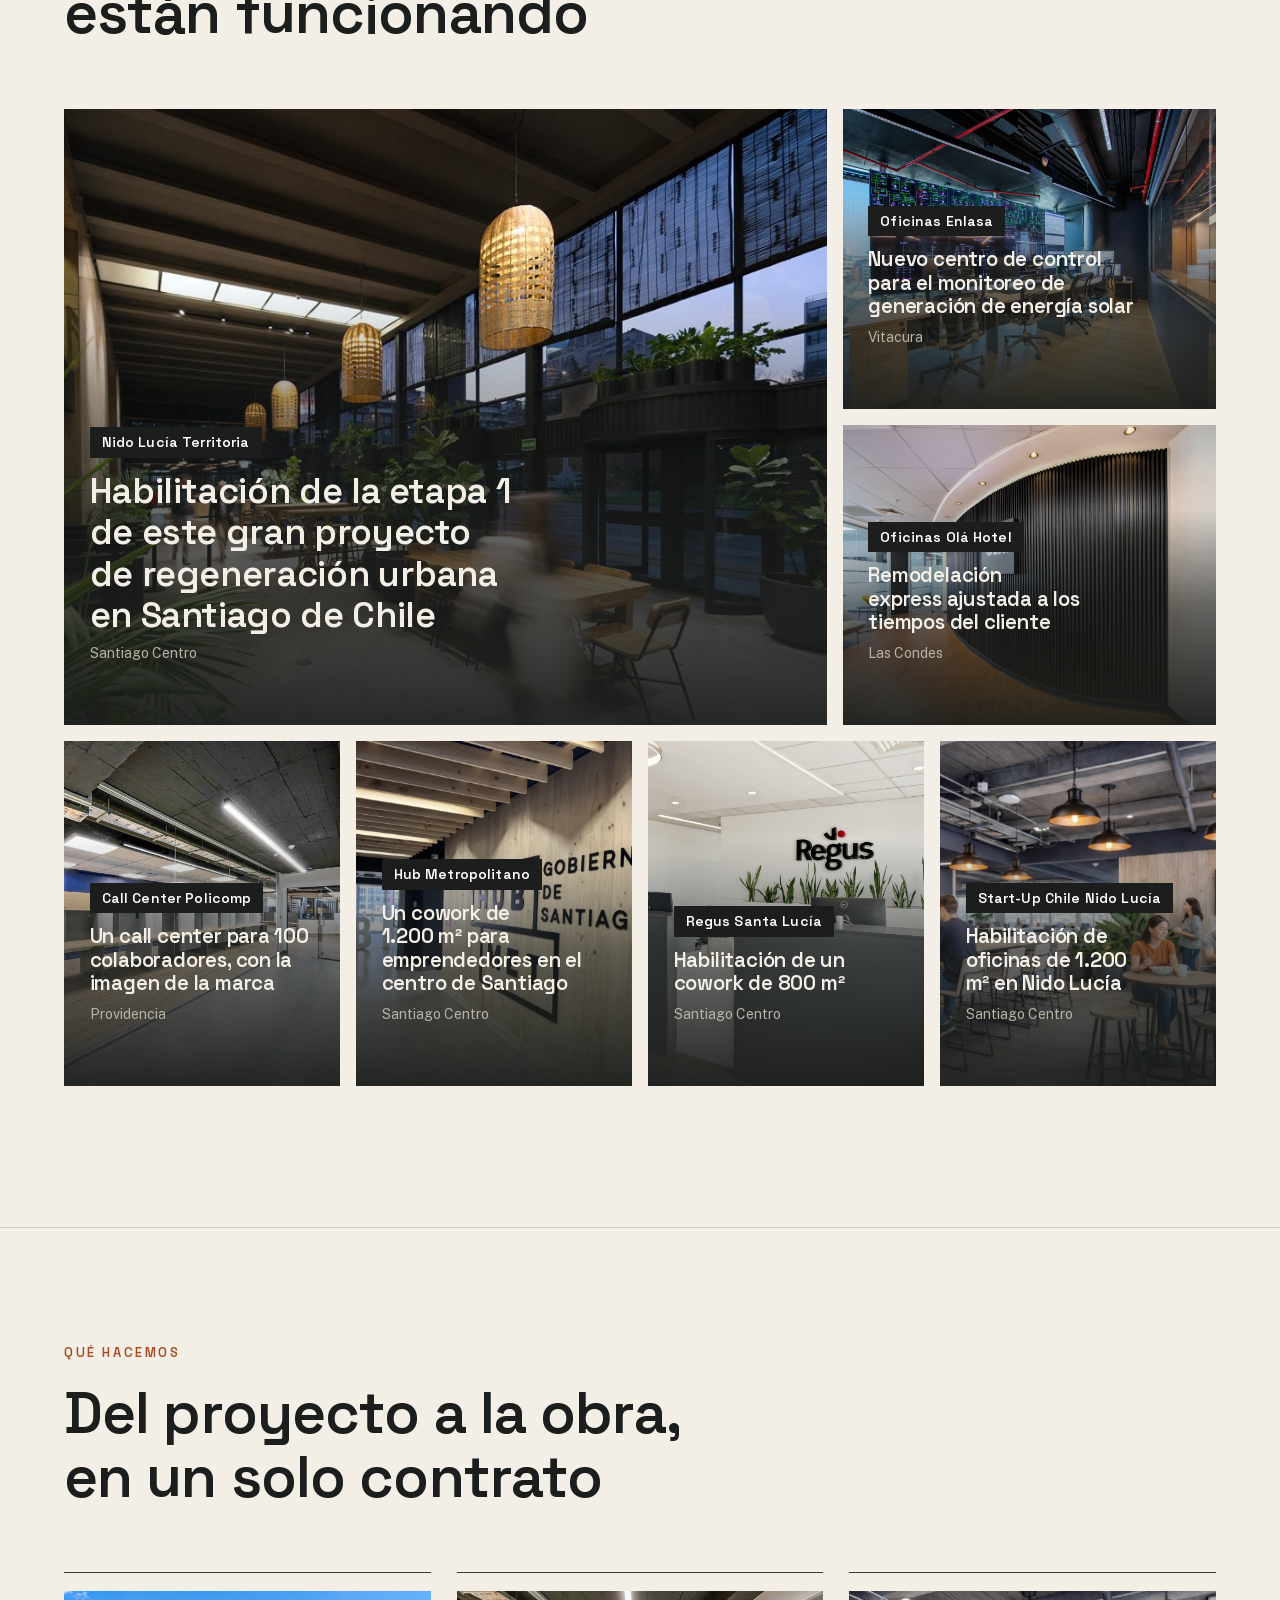
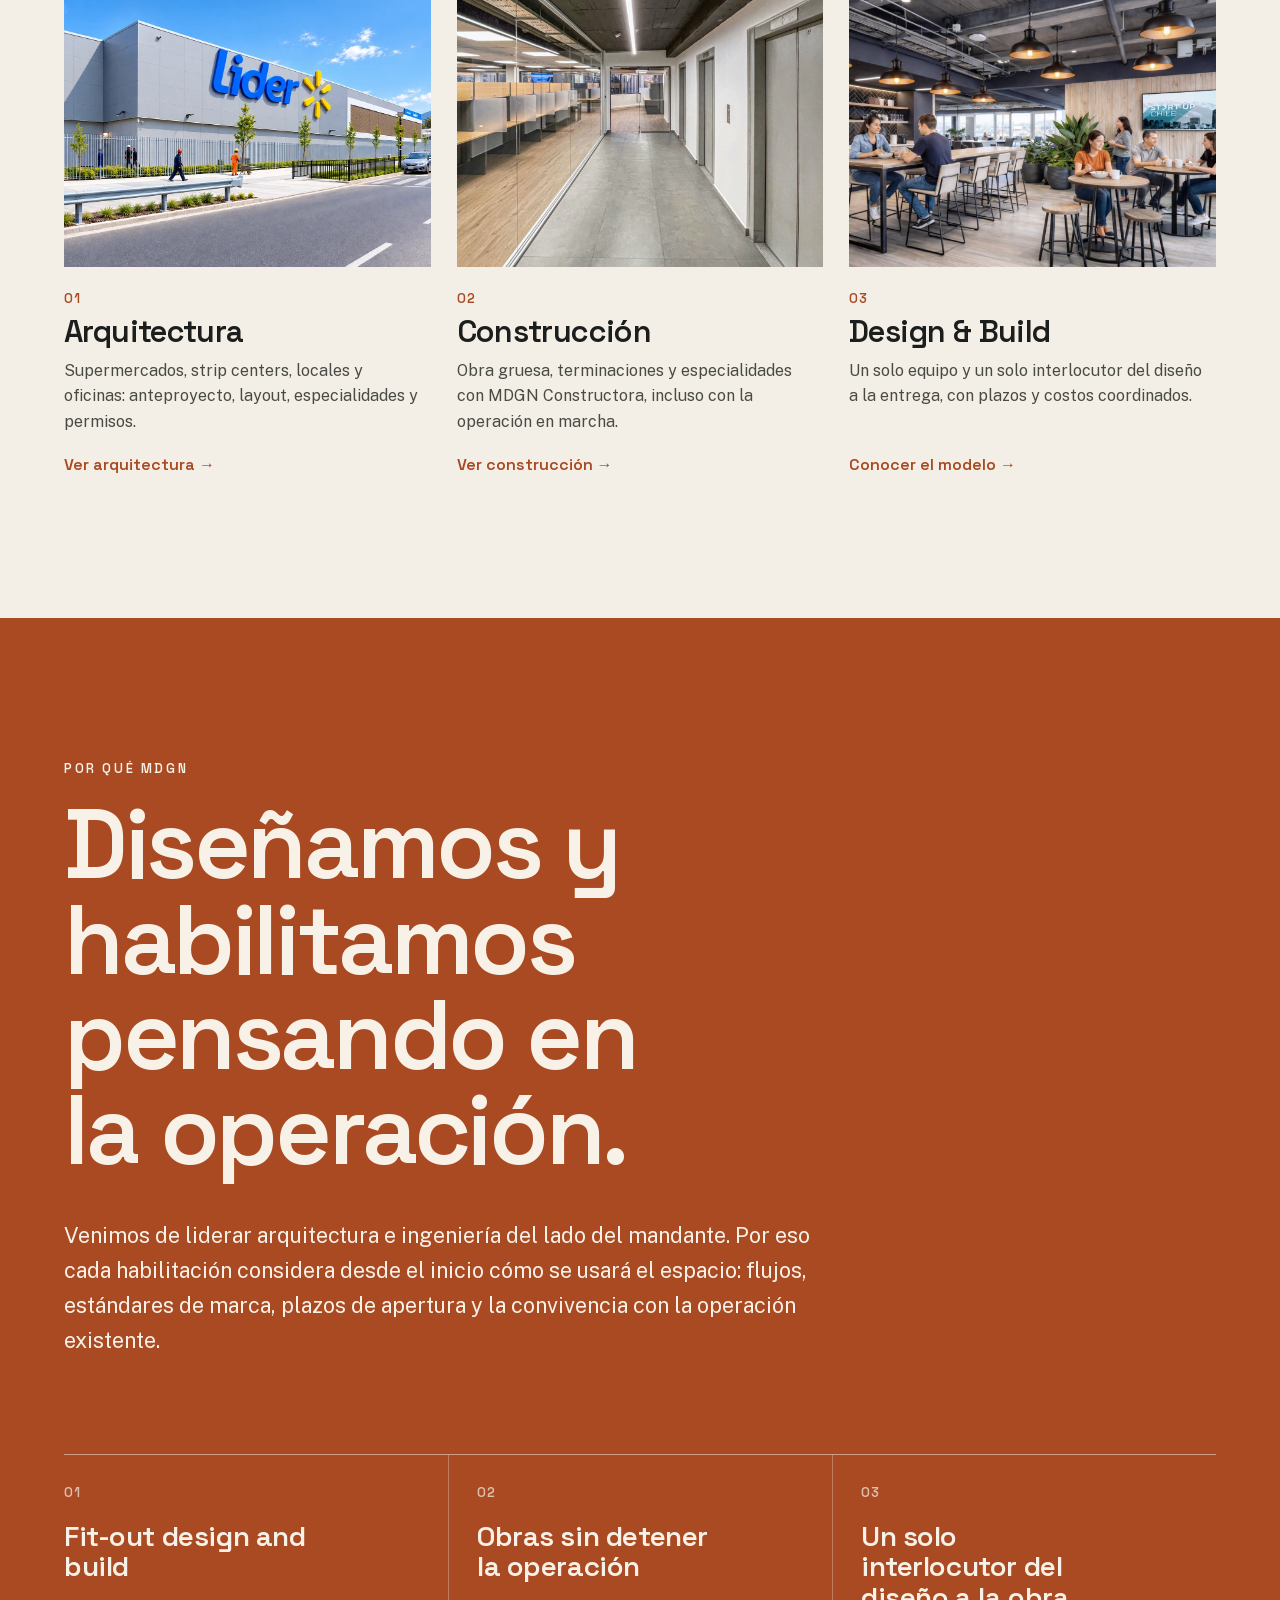
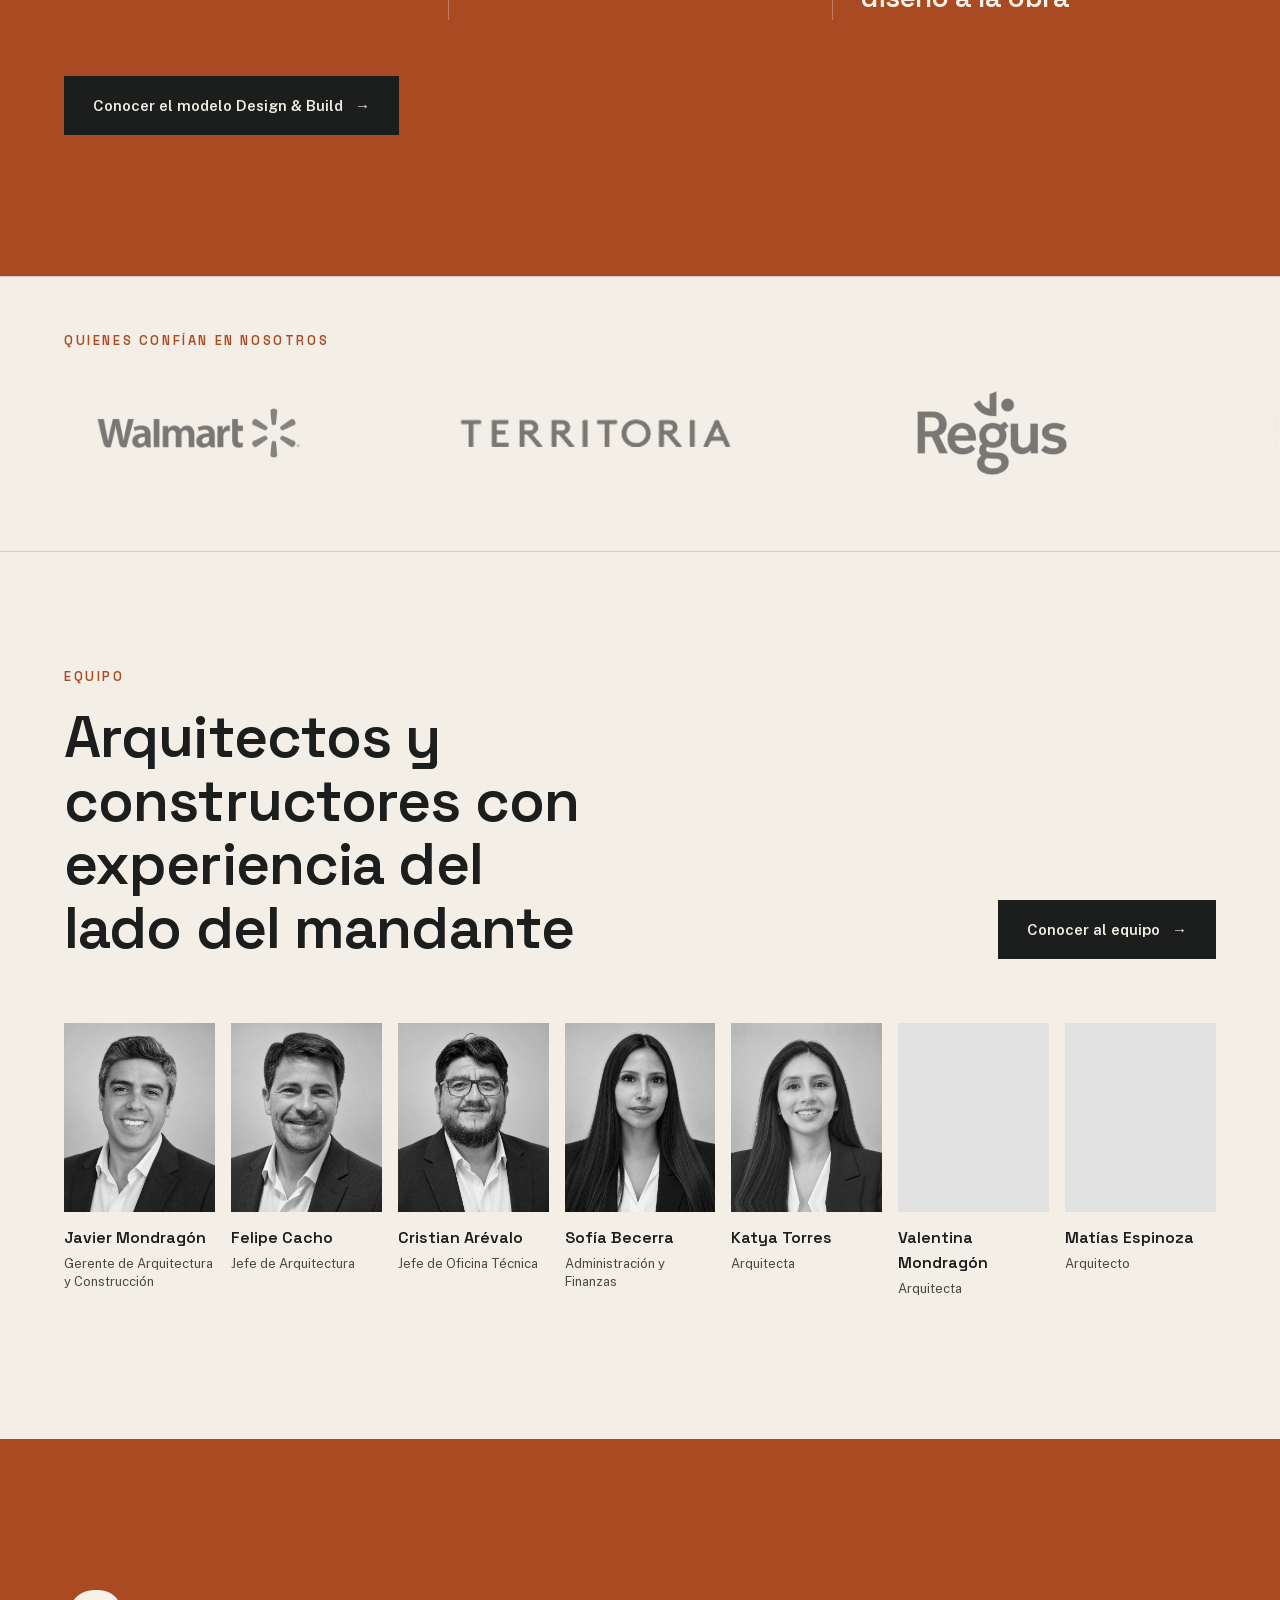
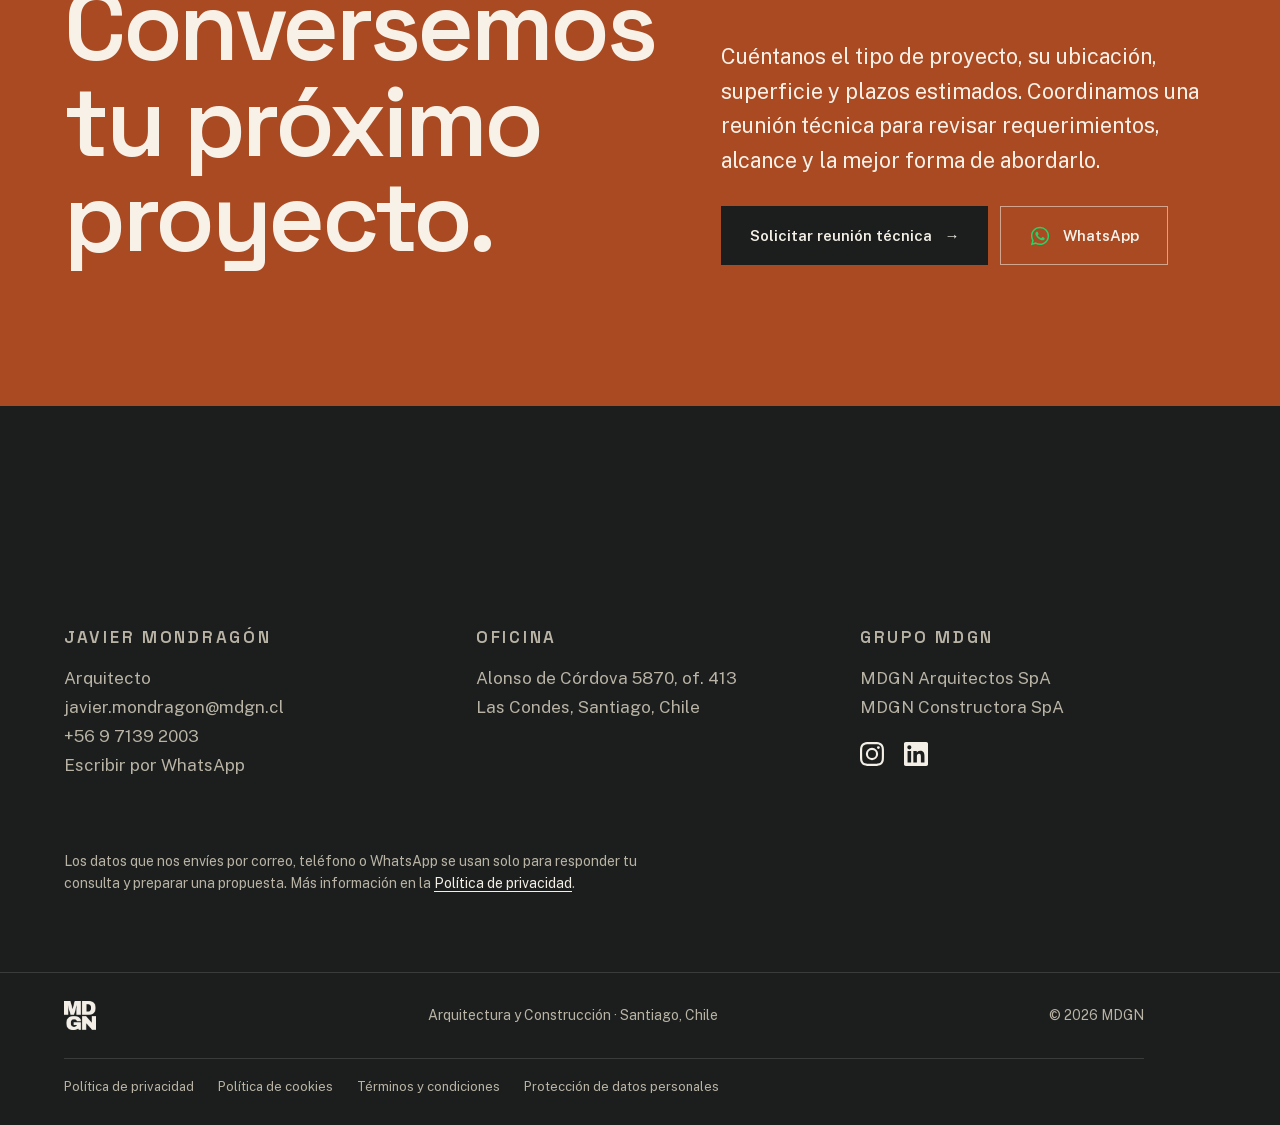
==== commit f8b4d867: "Portada: franja de logos de clientes un 35 % más baja Co-Authored-By: Claude Opus 5.5 <noreply@anthr" ====
--- a/index.html
+++ b/index.html
@@ -19,11 +19,11 @@
   <meta name="theme-color" content="#1b1e1c">
   <link rel="icon" type="image/png" href="assets/favicon.png">
   <link rel="apple-touch-icon" href="assets/apple-touch-icon.png">
-  <link rel="stylesheet" href="assets/fonts/fonts.css?v=20261067">
-  <link rel="stylesheet" href="styles.css?v=20261067">
-  <script src="init.js?v=20261067"></script>
-  <script defer src="lib/lenis.min.js?v=20261067"></script>
-  <script defer src="main.js?v=20261067"></script>
+  <link rel="stylesheet" href="assets/fonts/fonts.css?v=20261068">
+  <link rel="stylesheet" href="styles.css?v=20261068">
+  <script src="init.js?v=20261068"></script>
+  <script defer src="lib/lenis.min.js?v=20261068"></script>
+  <script defer src="main.js?v=20261068"></script>
   <script type="application/ld+json">
   {
     "@context": "https://schema.org",
@@ -281,16 +281,16 @@
       </div>
       <div class="logos" data-reveal>
         <ul class="logos-track">
-          <li><img src="assets/clientes/walmart.png?v=20261067" alt="Walmart" loading="lazy" decoding="async" style="--w:62%"></li>
-          <li><img src="assets/clientes/territoria.png?v=20261067" alt="Territoria" loading="lazy" decoding="async" style="--w:83%"></li>
-          <li><img src="assets/clientes/regus.png?v=20261067" alt="Regus" loading="lazy" decoding="async" style="--w:46%"></li>
-          <li><img src="assets/clientes/enlasa.png?v=20261067" alt="Enlasa" loading="lazy" decoding="async" style="--w:72%"></li>
-          <li><img src="assets/clientes/startup-chile.png?v=20261067" alt="Start-Up Chile" loading="lazy" decoding="async" style="--w:87%"></li>
-          <li><img src="assets/clientes/fundacion-chile.png?v=20261067" alt="Fundación Chile" loading="lazy" decoding="async" style="--w:45%"></li>
-          <li><img src="assets/clientes/fondo-esperanza.png?v=20261067" alt="Fondo Esperanza" loading="lazy" decoding="async" style="--w:78%"></li>
-          <li><img src="assets/clientes/uniacc.png?v=20261067" alt="UNIACC" loading="lazy" decoding="async" style="--w:52%"></li>
-          <li><img src="assets/clientes/ola-hotel.png?v=20261067" alt="Olá Hotel" loading="lazy" decoding="async" style="--w:52%"></li>
-          <li><img src="assets/clientes/policomp.png?v=20261067" alt="Policomp" loading="lazy" decoding="async" style="--w:56%"></li>
+          <li><img src="assets/clientes/walmart.png?v=20261068" alt="Walmart" loading="lazy" decoding="async" style="--w:62%"></li>
+          <li><img src="assets/clientes/territoria.png?v=20261068" alt="Territoria" loading="lazy" decoding="async" style="--w:83%"></li>
+          <li><img src="assets/clientes/regus.png?v=20261068" alt="Regus" loading="lazy" decoding="async" style="--w:46%"></li>
+          <li><img src="assets/clientes/enlasa.png?v=20261068" alt="Enlasa" loading="lazy" decoding="async" style="--w:72%"></li>
+          <li><img src="assets/clientes/startup-chile.png?v=20261068" alt="Start-Up Chile" loading="lazy" decoding="async" style="--w:87%"></li>
+          <li><img src="assets/clientes/fundacion-chile.png?v=20261068" alt="Fundación Chile" loading="lazy" decoding="async" style="--w:45%"></li>
+          <li><img src="assets/clientes/fondo-esperanza.png?v=20261068" alt="Fondo Esperanza" loading="lazy" decoding="async" style="--w:78%"></li>
+          <li><img src="assets/clientes/uniacc.png?v=20261068" alt="UNIACC" loading="lazy" decoding="async" style="--w:52%"></li>
+          <li><img src="assets/clientes/ola-hotel.png?v=20261068" alt="Olá Hotel" loading="lazy" decoding="async" style="--w:52%"></li>
+          <li><img src="assets/clientes/policomp.png?v=20261068" alt="Policomp" loading="lazy" decoding="async" style="--w:56%"></li>
         </ul>
       </div>
     </section>
--- a/styles.css
+++ b/styles.css
@@ -716,11 +716,11 @@
 .svc-cta { margin-top: auto; padding-top: 18px; font-family: var(--display); font-weight: 600; color: var(--accent); }
 .svc-card:hover .svc-cta { text-decoration: underline; text-underline-offset: 4px; }
 
-.logos-sec { padding: clamp(64px, 7vw, 96px) 0; border-top: 1px solid var(--line); }
+.logos-sec { padding: clamp(40px, 4.2vw, 60px) 0; border-top: 1px solid var(--line); }
 .logos { overflow: hidden; margin-top: 16px; mask-image: linear-gradient(90deg, transparent, #000 8%, #000 92%, transparent); -webkit-mask-image: linear-gradient(90deg, transparent, #000 8%, #000 92%, transparent); }
 .logos-track { display: flex; width: max-content; animation: logosMove 40s linear infinite; }
 .logos:hover .logos-track { animation-play-state: paused; }
-.logos-track li { flex: none; display: flex; align-items: center; justify-content: center; width: clamp(288px, 31vw, 450px); height: clamp(162px, 16vw, 225px); padding: 0 35px; }
+.logos-track li { flex: none; display: flex; align-items: center; justify-content: center; width: clamp(288px, 31vw, 450px); height: clamp(110px, 10vw, 140px); padding: 0 35px; }
 /* Logos con fondo transparente (sin mezcla de colores, que no funciona dentro de la franja animada) */
 /* Todos los logos en el mismo gris: silueta negra (brightness 0) con opacidad */
 .logos-track img { width: var(--w, 50%); max-height: 100%; height: auto; object-fit: contain; filter: brightness(0); opacity: .5; transition: opacity .4s; }
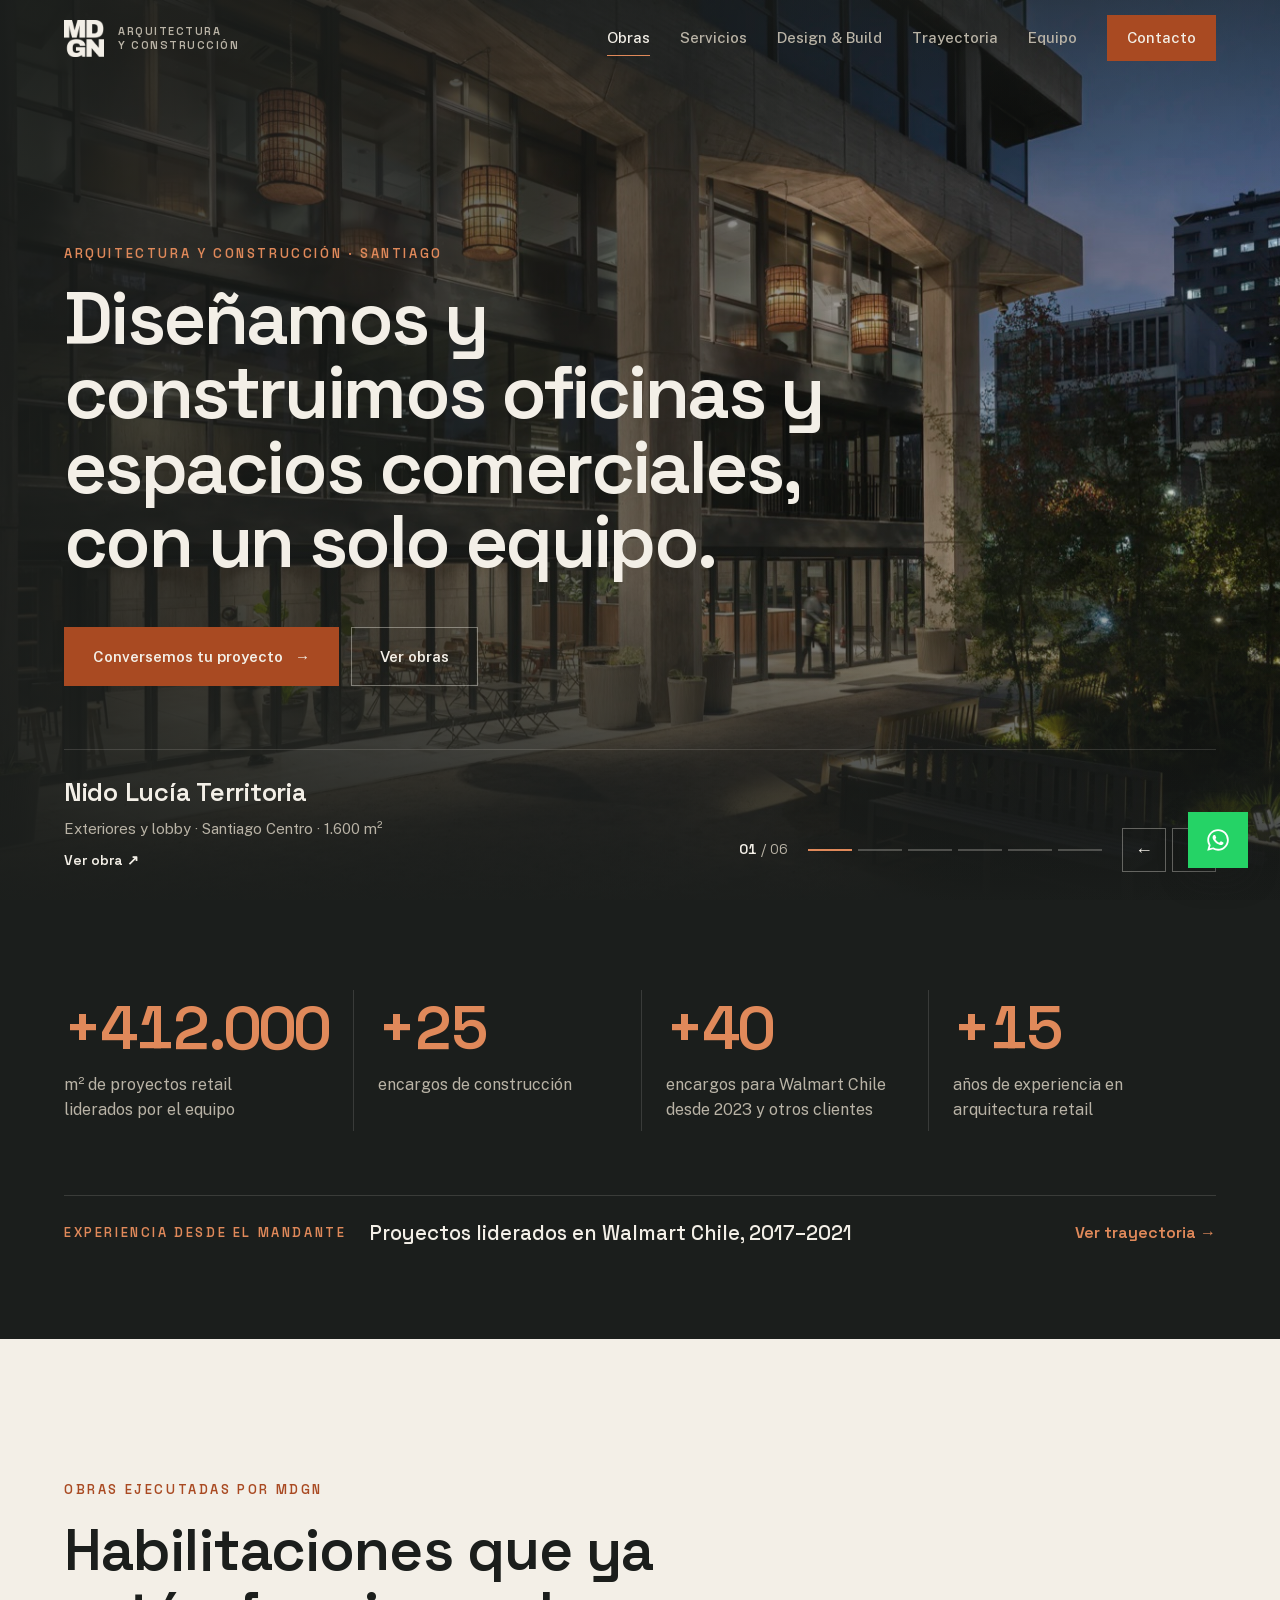
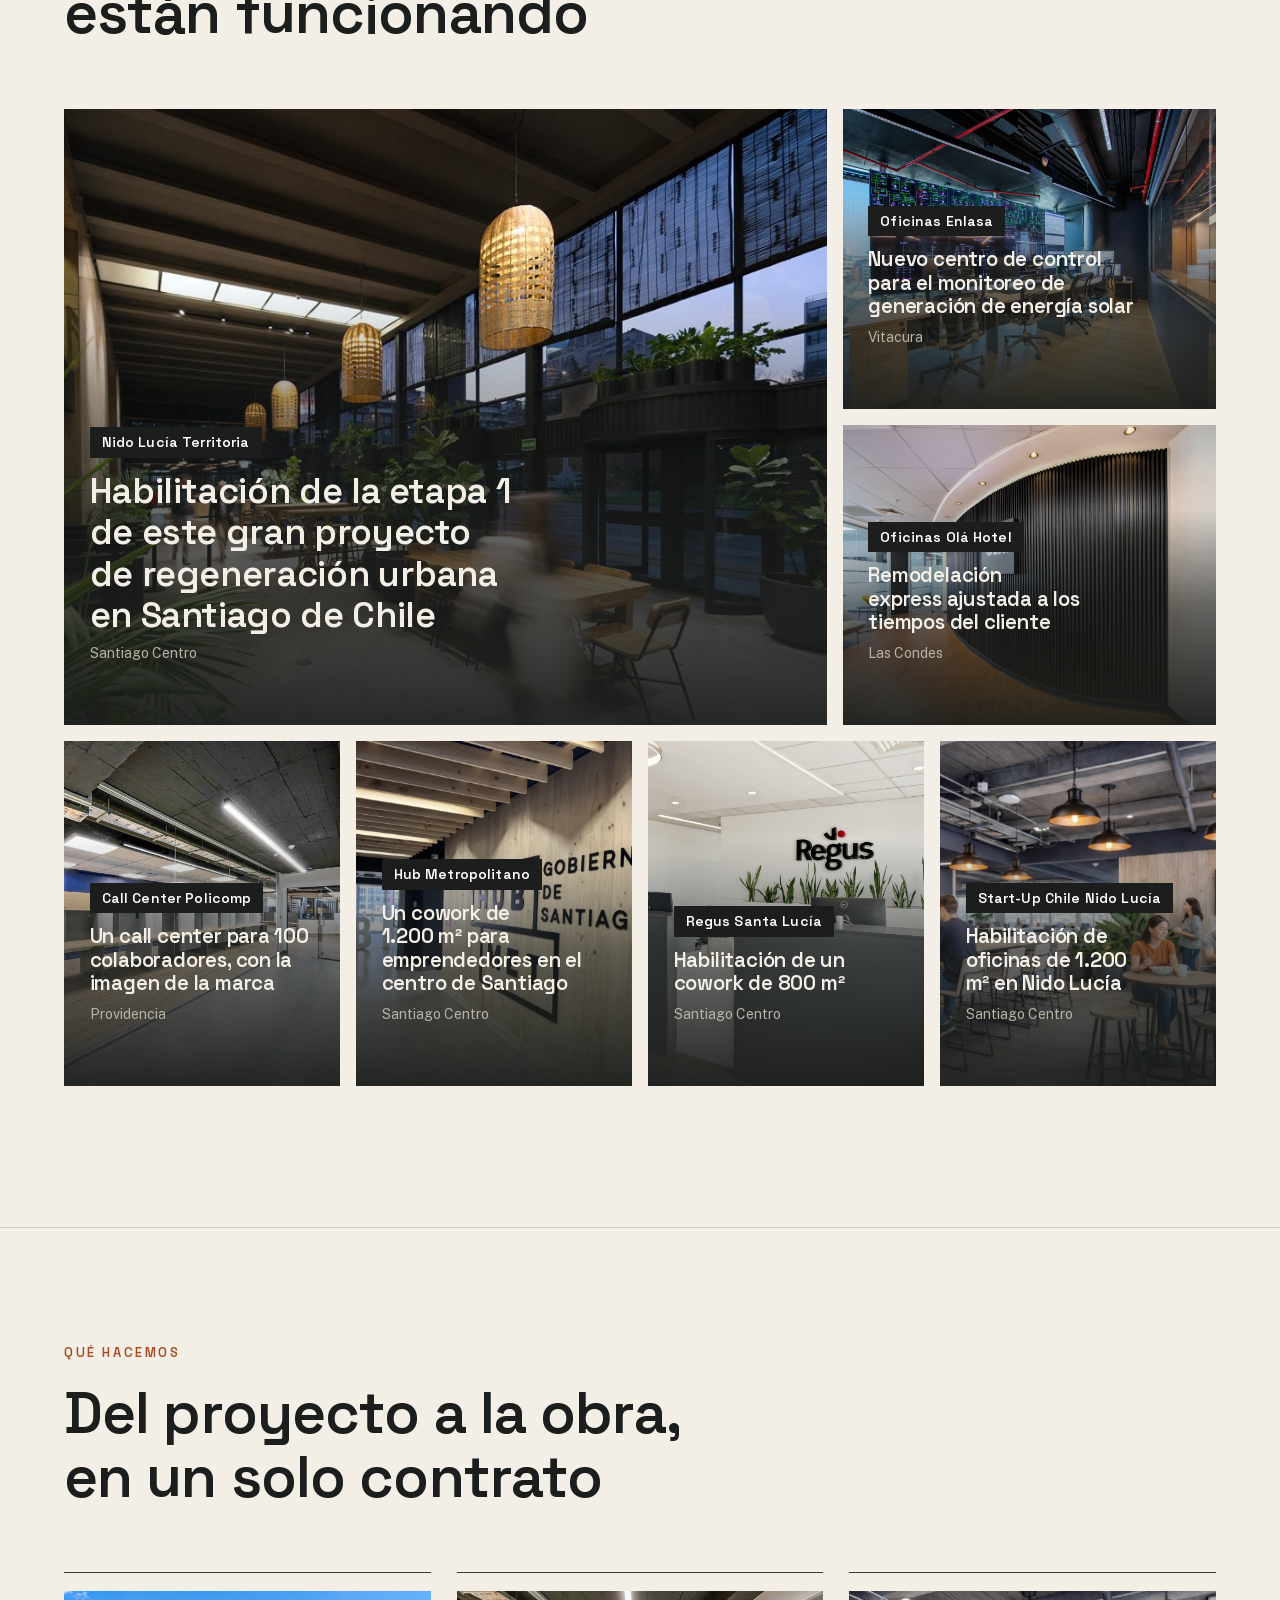
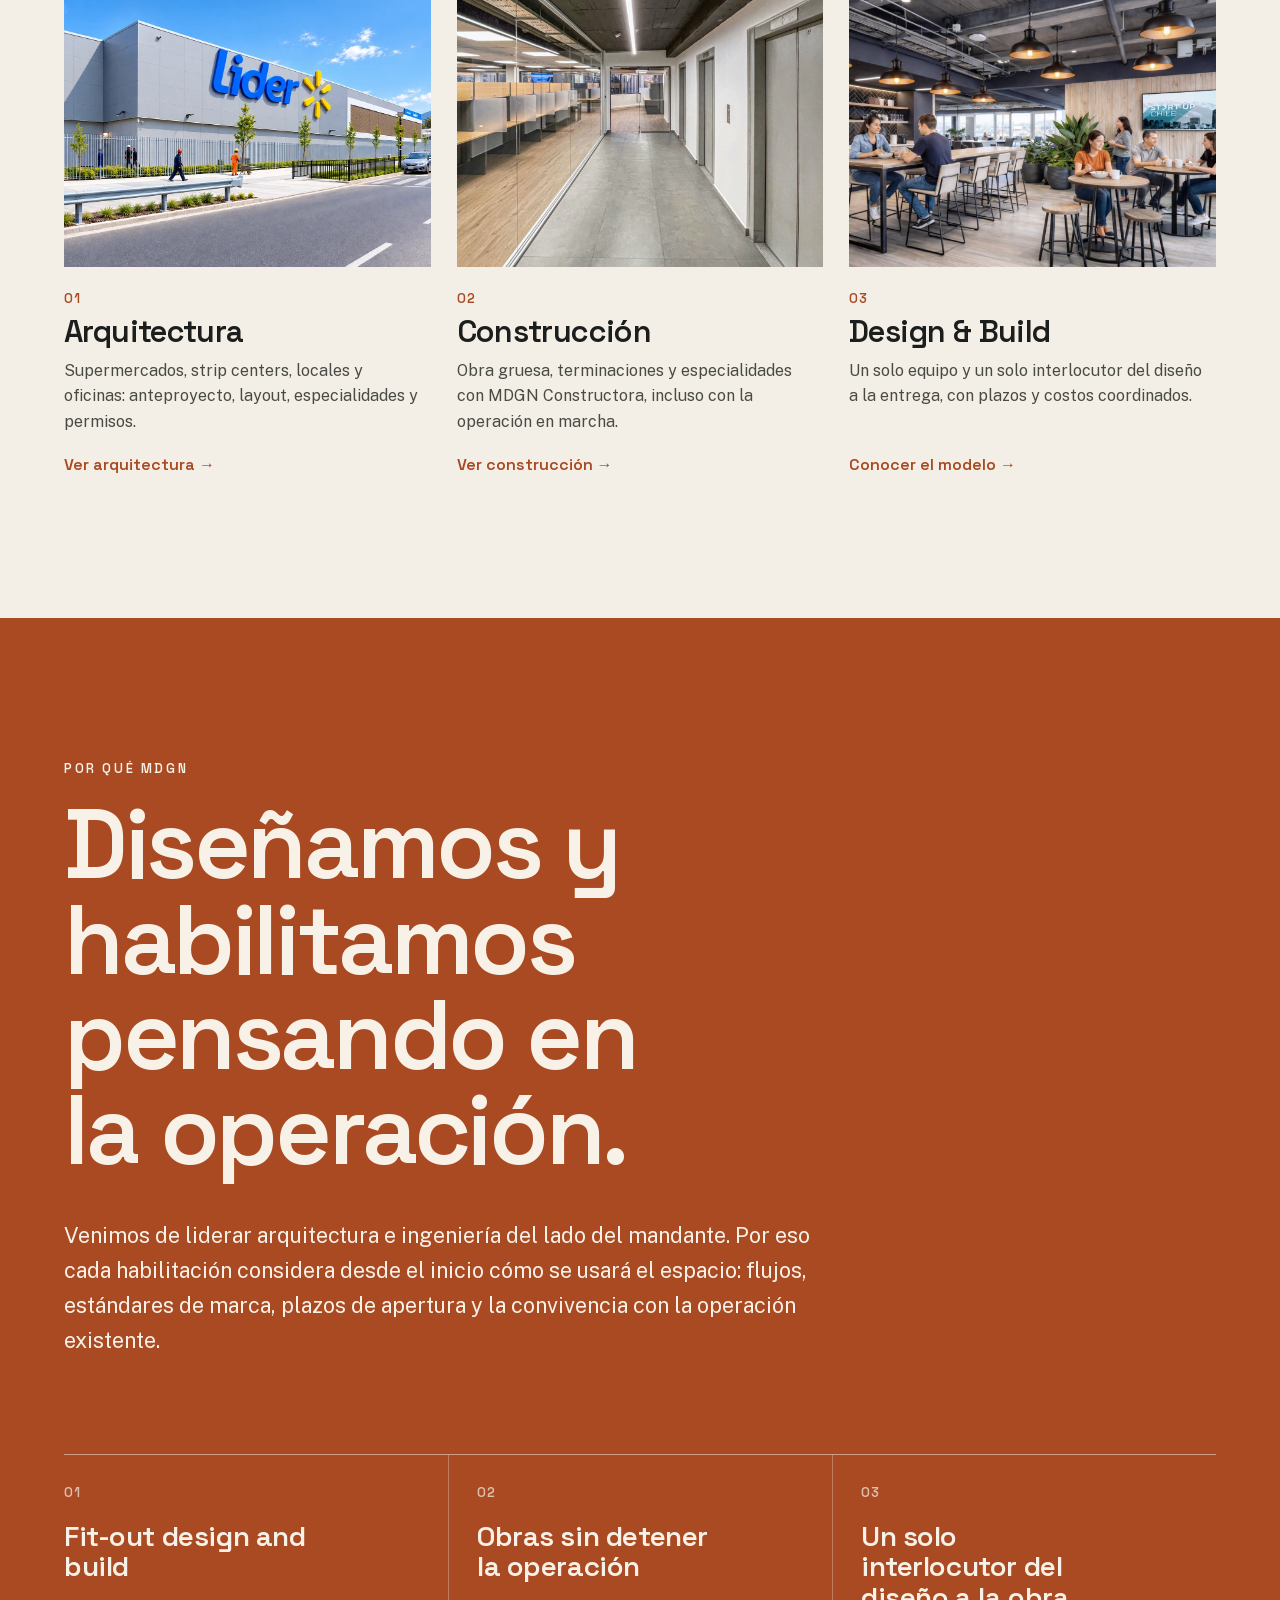
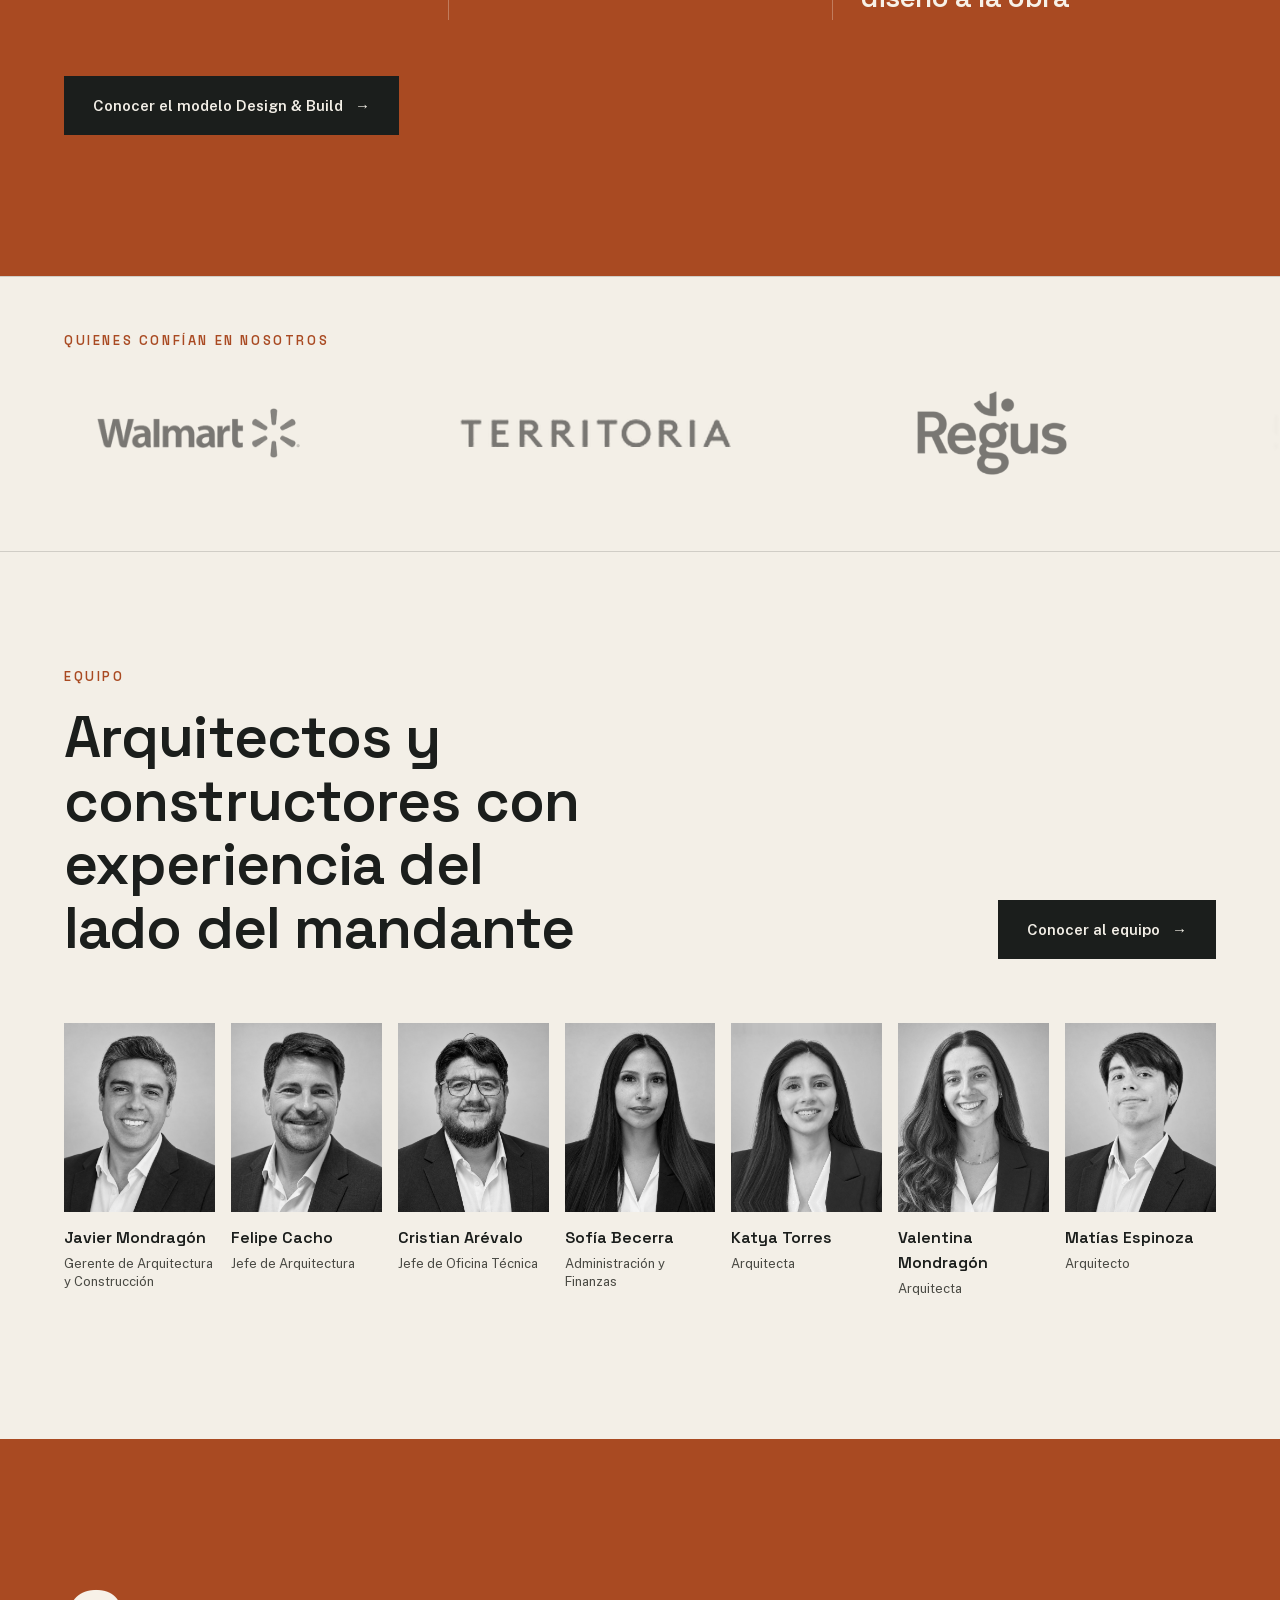
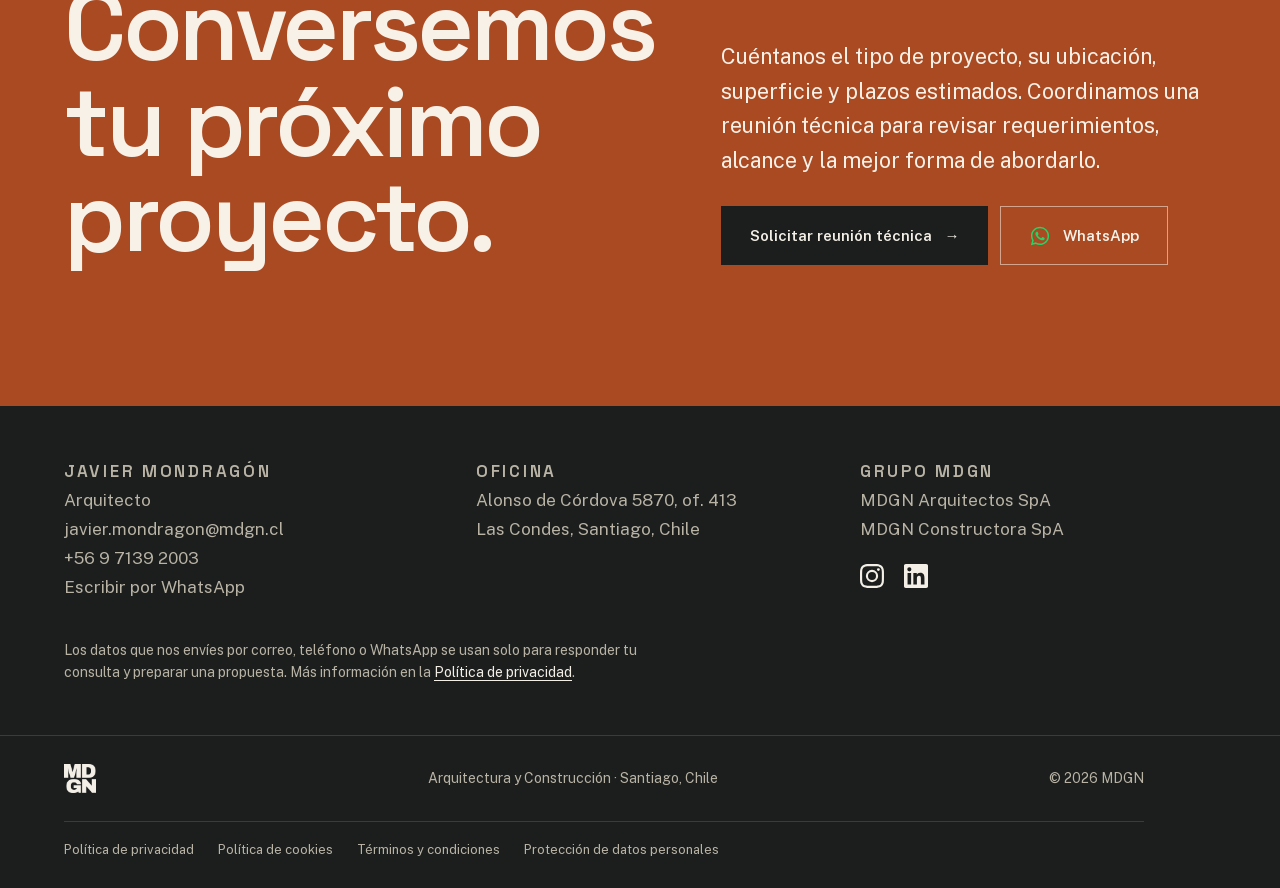
==== commit e2fb7561: "Portada: sección de contacto más compacta Co-Authored-By: Claude Opus 5.5 <noreply@anthropic.com>" ====
--- a/index.html
+++ b/index.html
@@ -19,11 +19,11 @@
   <meta name="theme-color" content="#1b1e1c">
   <link rel="icon" type="image/png" href="assets/favicon.png">
   <link rel="apple-touch-icon" href="assets/apple-touch-icon.png">
-  <link rel="stylesheet" href="assets/fonts/fonts.css?v=20261068">
-  <link rel="stylesheet" href="styles.css?v=20261068">
-  <script src="init.js?v=20261068"></script>
-  <script defer src="lib/lenis.min.js?v=20261068"></script>
-  <script defer src="main.js?v=20261068"></script>
+  <link rel="stylesheet" href="assets/fonts/fonts.css?v=20261069">
+  <link rel="stylesheet" href="styles.css?v=20261069">
+  <script src="init.js?v=20261069"></script>
+  <script defer src="lib/lenis.min.js?v=20261069"></script>
+  <script defer src="main.js?v=20261069"></script>
   <script type="application/ld+json">
   {
     "@context": "https://schema.org",
@@ -281,16 +281,16 @@
       </div>
       <div class="logos" data-reveal>
         <ul class="logos-track">
-          <li><img src="assets/clientes/walmart.png?v=20261068" alt="Walmart" loading="lazy" decoding="async" style="--w:62%"></li>
-          <li><img src="assets/clientes/territoria.png?v=20261068" alt="Territoria" loading="lazy" decoding="async" style="--w:83%"></li>
-          <li><img src="assets/clientes/regus.png?v=20261068" alt="Regus" loading="lazy" decoding="async" style="--w:46%"></li>
-          <li><img src="assets/clientes/enlasa.png?v=20261068" alt="Enlasa" loading="lazy" decoding="async" style="--w:72%"></li>
-          <li><img src="assets/clientes/startup-chile.png?v=20261068" alt="Start-Up Chile" loading="lazy" decoding="async" style="--w:87%"></li>
-          <li><img src="assets/clientes/fundacion-chile.png?v=20261068" alt="Fundación Chile" loading="lazy" decoding="async" style="--w:45%"></li>
-          <li><img src="assets/clientes/fondo-esperanza.png?v=20261068" alt="Fondo Esperanza" loading="lazy" decoding="async" style="--w:78%"></li>
-          <li><img src="assets/clientes/uniacc.png?v=20261068" alt="UNIACC" loading="lazy" decoding="async" style="--w:52%"></li>
-          <li><img src="assets/clientes/ola-hotel.png?v=20261068" alt="Olá Hotel" loading="lazy" decoding="async" style="--w:52%"></li>
-          <li><img src="assets/clientes/policomp.png?v=20261068" alt="Policomp" loading="lazy" decoding="async" style="--w:56%"></li>
+          <li><img src="assets/clientes/walmart.png?v=20261069" alt="Walmart" loading="lazy" decoding="async" style="--w:62%"></li>
+          <li><img src="assets/clientes/territoria.png?v=20261069" alt="Territoria" loading="lazy" decoding="async" style="--w:83%"></li>
+          <li><img src="assets/clientes/regus.png?v=20261069" alt="Regus" loading="lazy" decoding="async" style="--w:46%"></li>
+          <li><img src="assets/clientes/enlasa.png?v=20261069" alt="Enlasa" loading="lazy" decoding="async" style="--w:72%"></li>
+          <li><img src="assets/clientes/startup-chile.png?v=20261069" alt="Start-Up Chile" loading="lazy" decoding="async" style="--w:87%"></li>
+          <li><img src="assets/clientes/fundacion-chile.png?v=20261069" alt="Fundación Chile" loading="lazy" decoding="async" style="--w:45%"></li>
+          <li><img src="assets/clientes/fondo-esperanza.png?v=20261069" alt="Fondo Esperanza" loading="lazy" decoding="async" style="--w:78%"></li>
+          <li><img src="assets/clientes/uniacc.png?v=20261069" alt="UNIACC" loading="lazy" decoding="async" style="--w:52%"></li>
+          <li><img src="assets/clientes/ola-hotel.png?v=20261069" alt="Olá Hotel" loading="lazy" decoding="async" style="--w:52%"></li>
+          <li><img src="assets/clientes/policomp.png?v=20261069" alt="Policomp" loading="lazy" decoding="async" style="--w:56%"></li>
         </ul>
       </div>
     </section>
--- a/styles.css
+++ b/styles.css
@@ -747,7 +747,14 @@
 .btn-line-light { border-color: rgba(247, 241, 232, .55); color: var(--on-accent); }
 .btn-line-light::before { background: var(--on-accent); }
 .btn-line-light:hover { color: var(--accent); }
-.contact-info { padding: clamp(56px, 6vw, 88px) 0; }
+.contact-info { padding: clamp(36px, 4vw, 56px) 0; }
+.contact-info .contact-cols { margin-top: 0; }
+.contact-info .contact-cols > div { padding-top: 0; padding-bottom: 0; }
+.contact-info .contact-cols p { margin-bottom: 0; }
+.contact-info .contact-privacy { margin-top: clamp(28px, 3vw, 40px); }
+@media (max-width: 900px) {
+  .contact-info .contact-cols { row-gap: 26px; }
+}
 
 @media (max-width: 1200px) {
   .feat:not(.is-big):not(.is-tall) { grid-column: span 6; aspect-ratio: 16 / 11; }
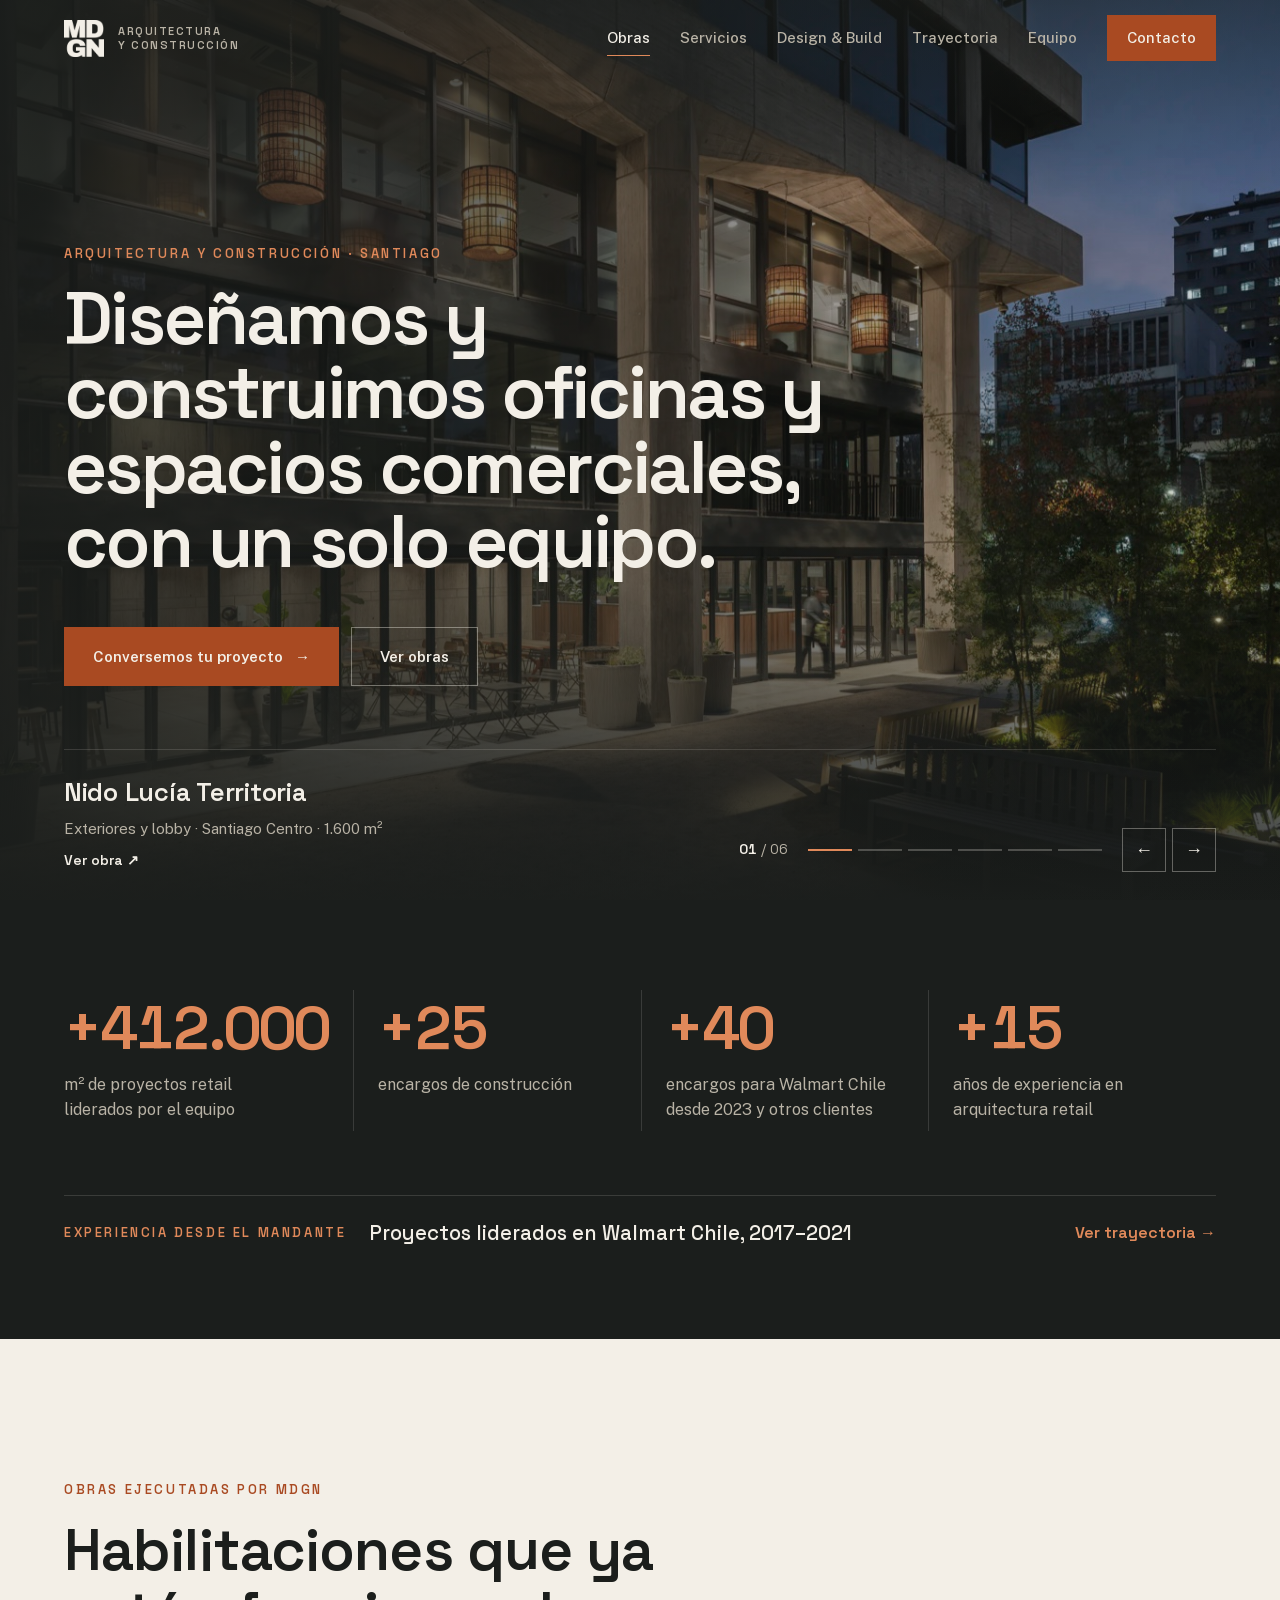
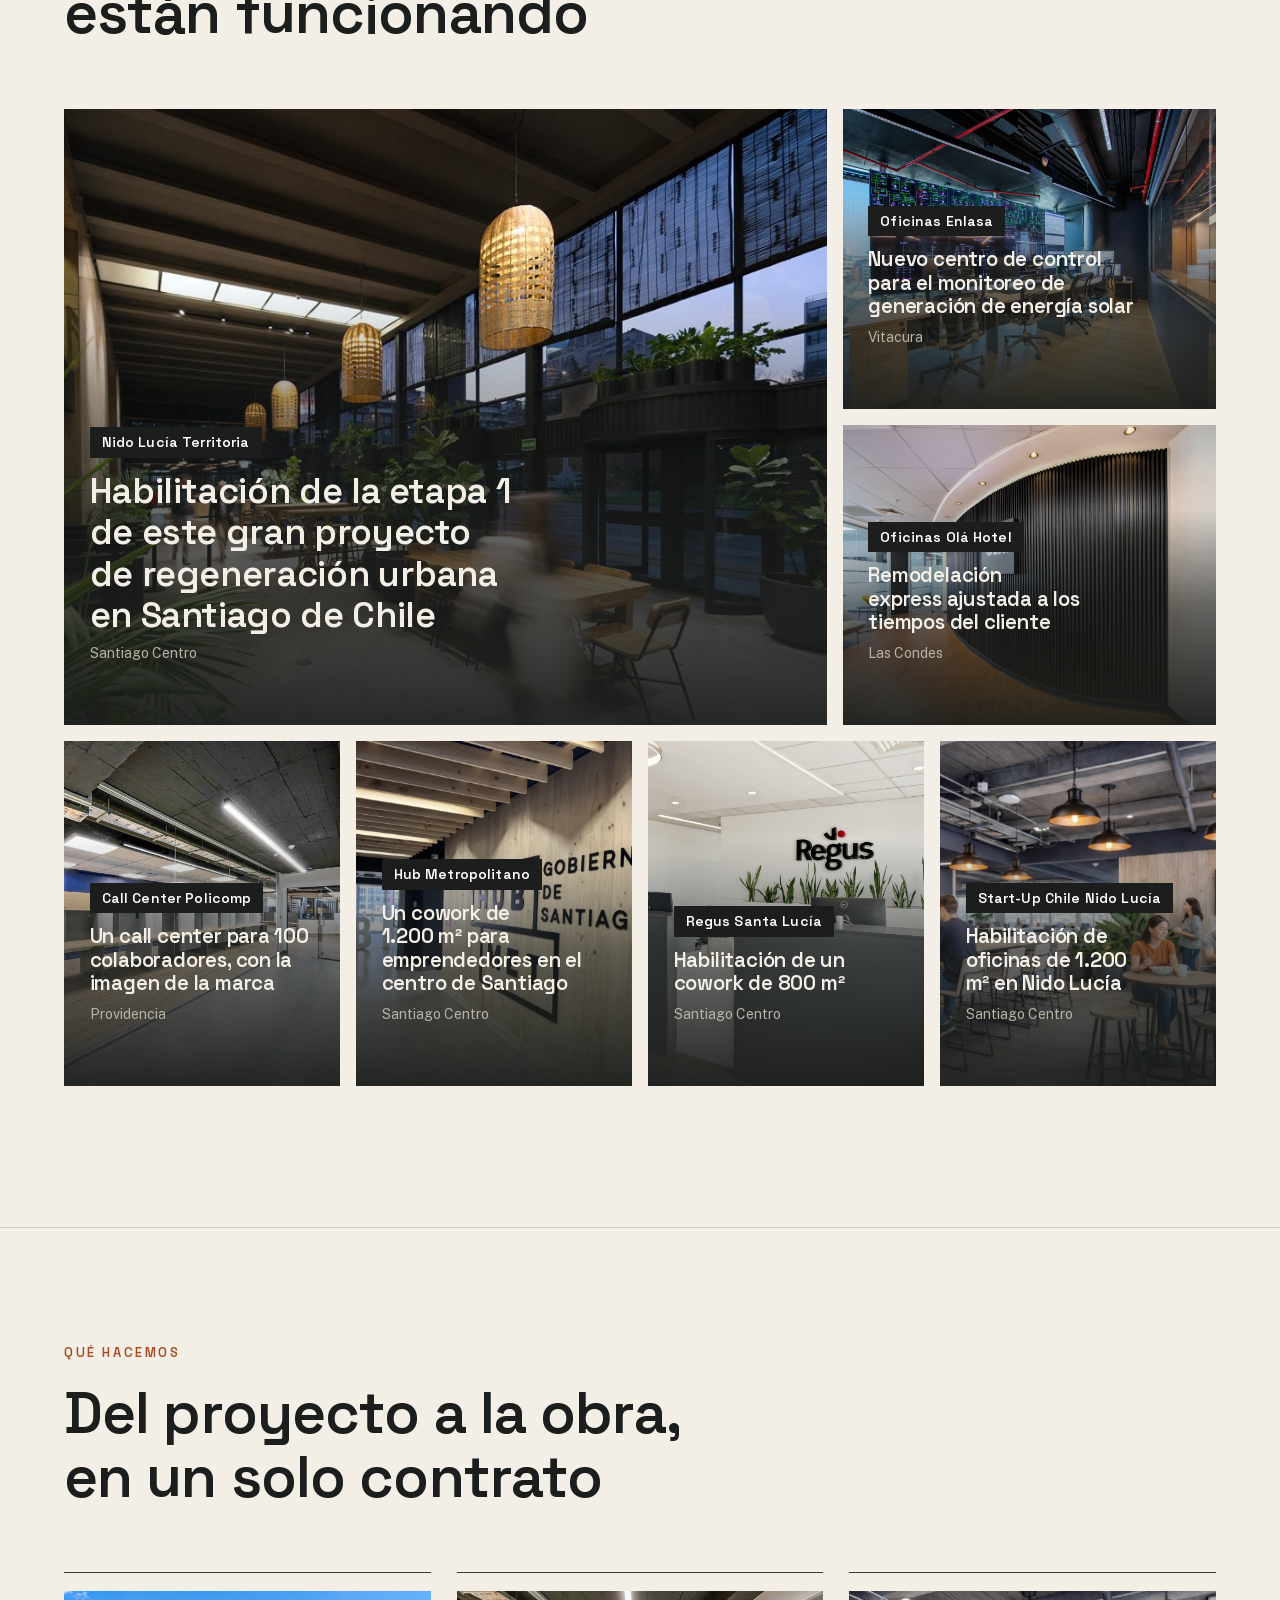
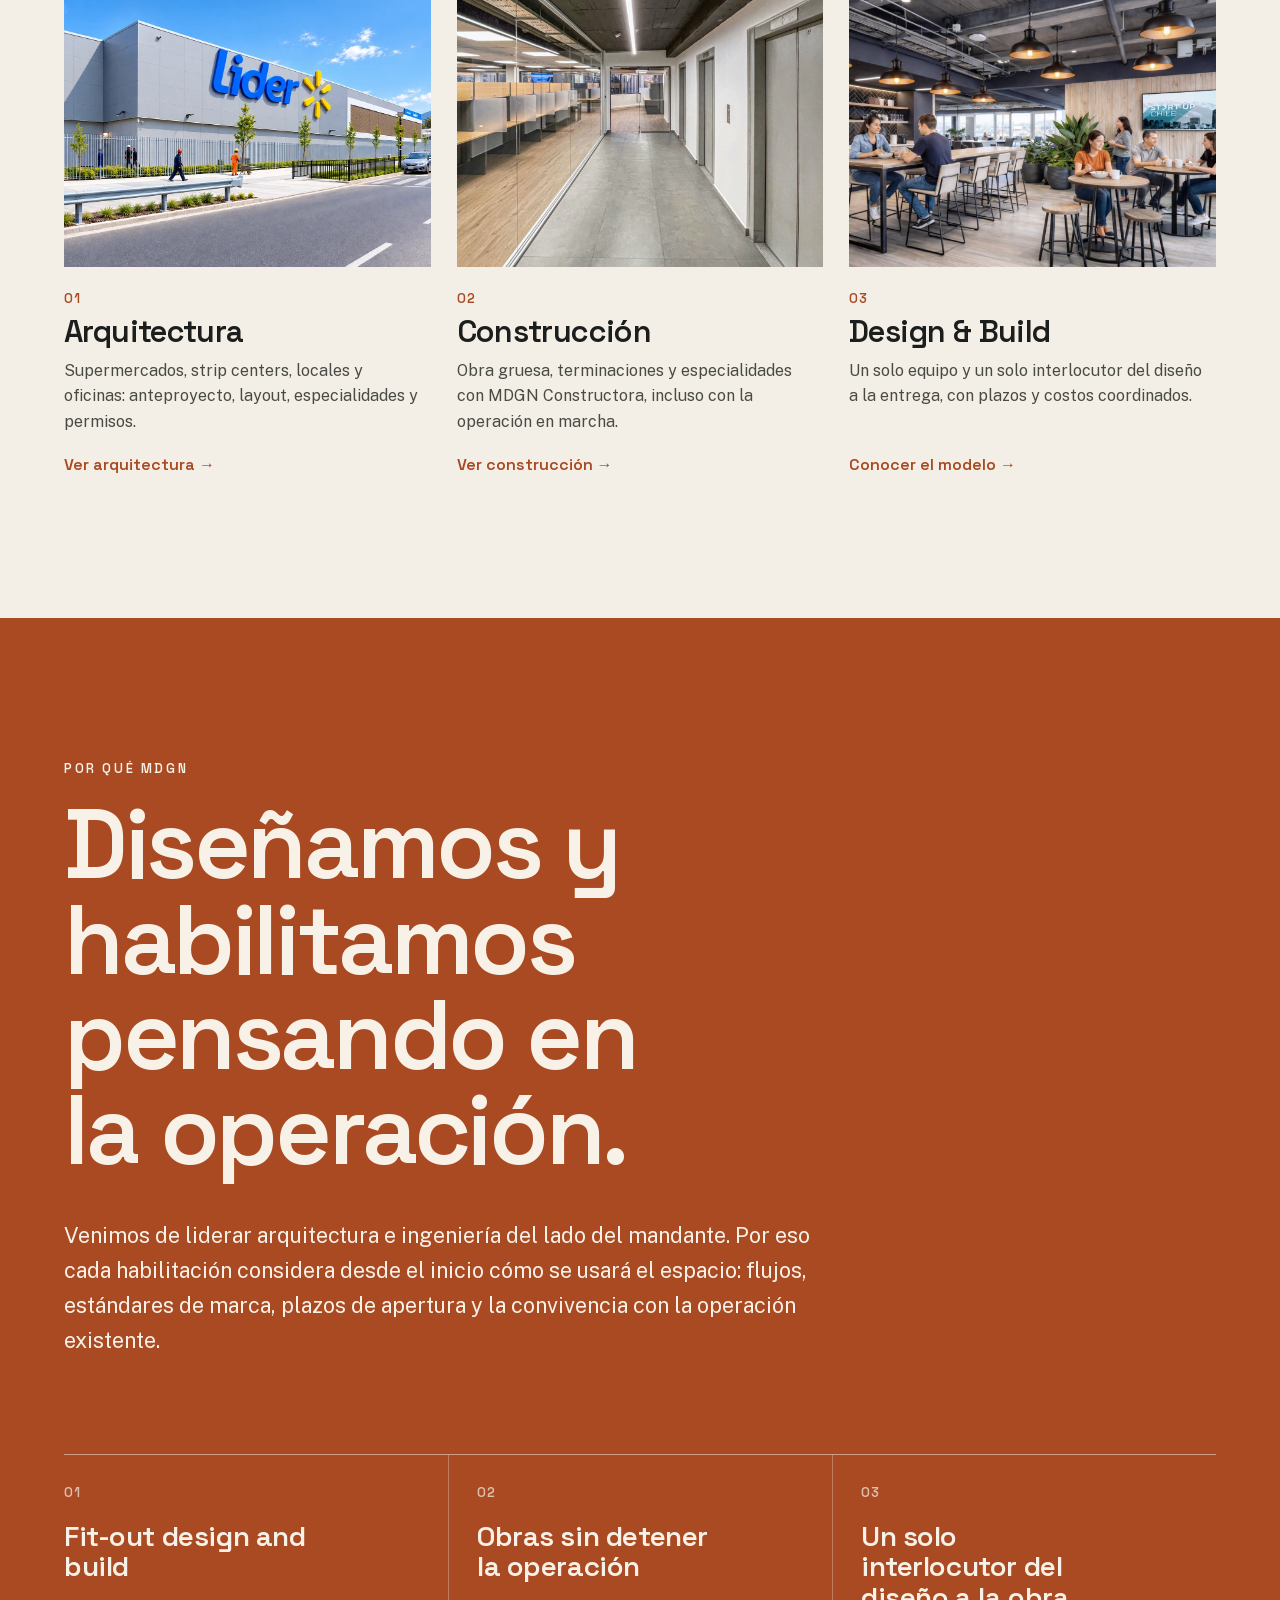
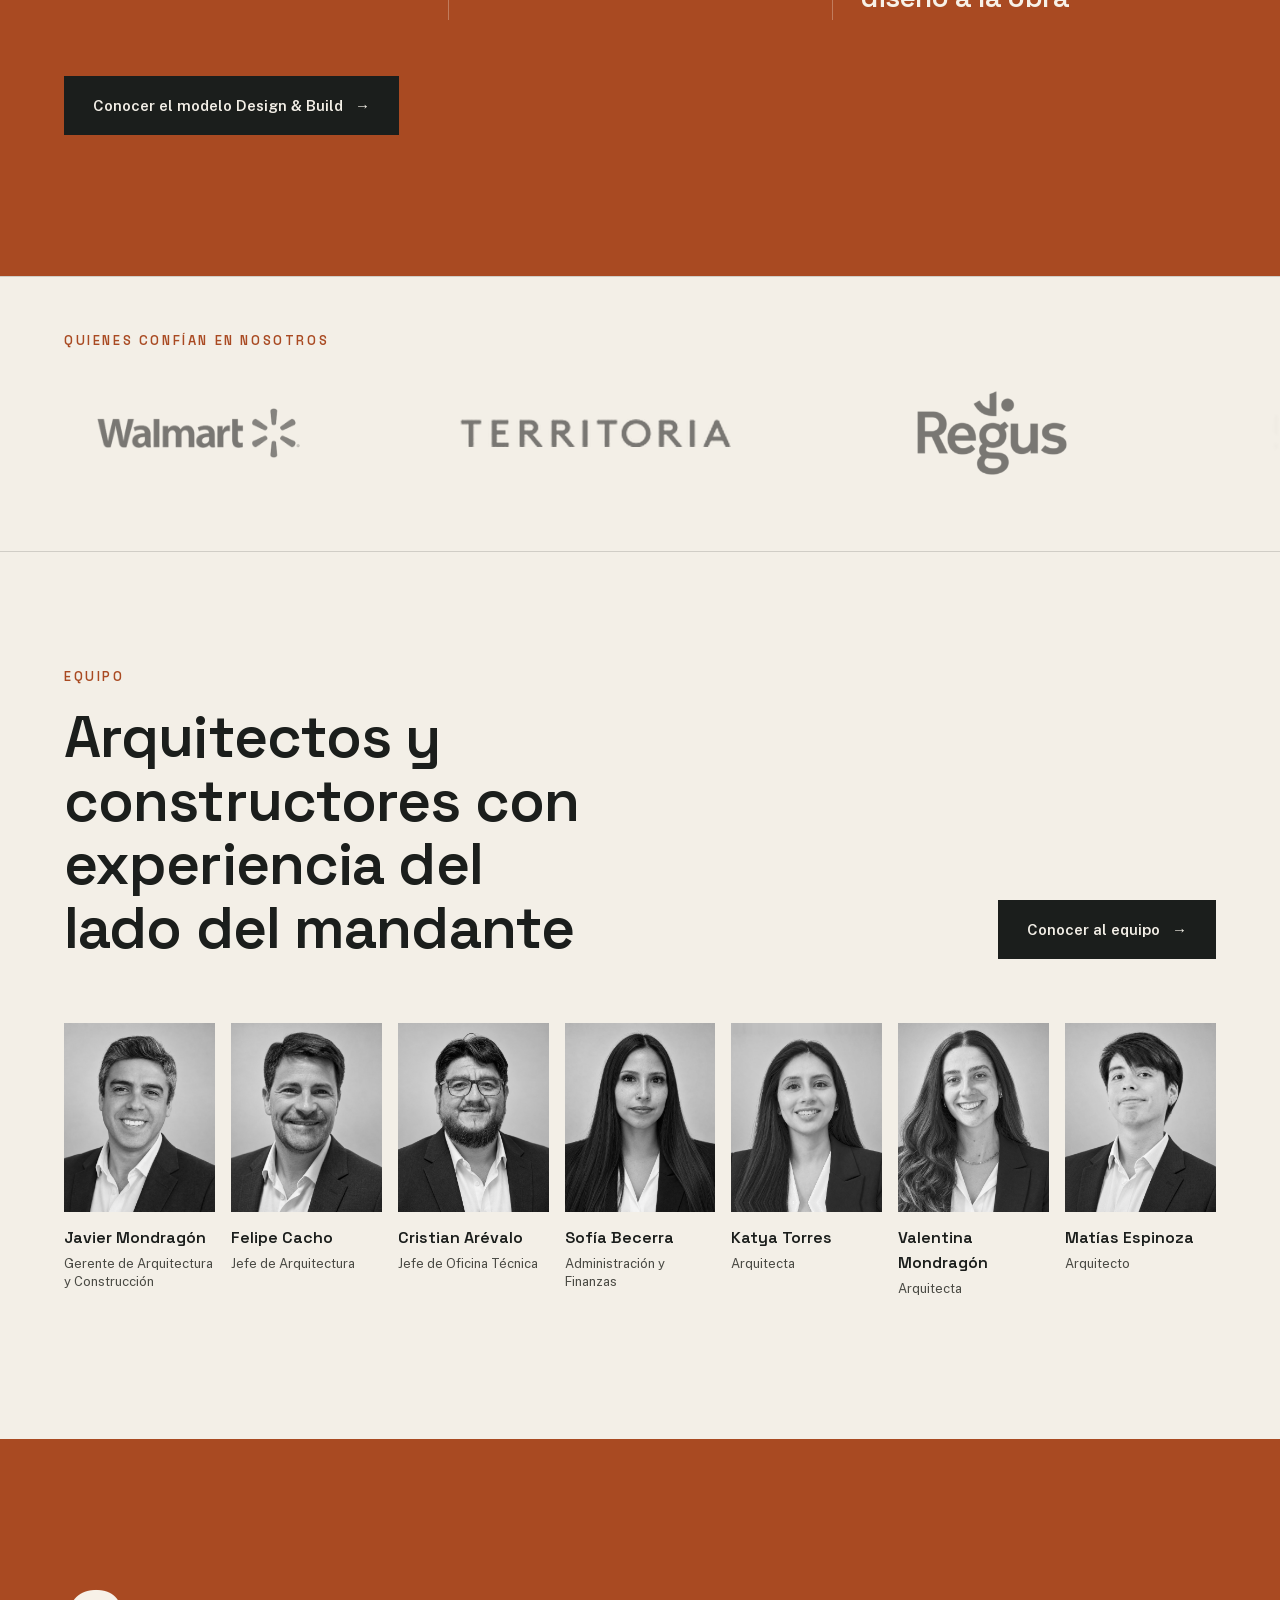
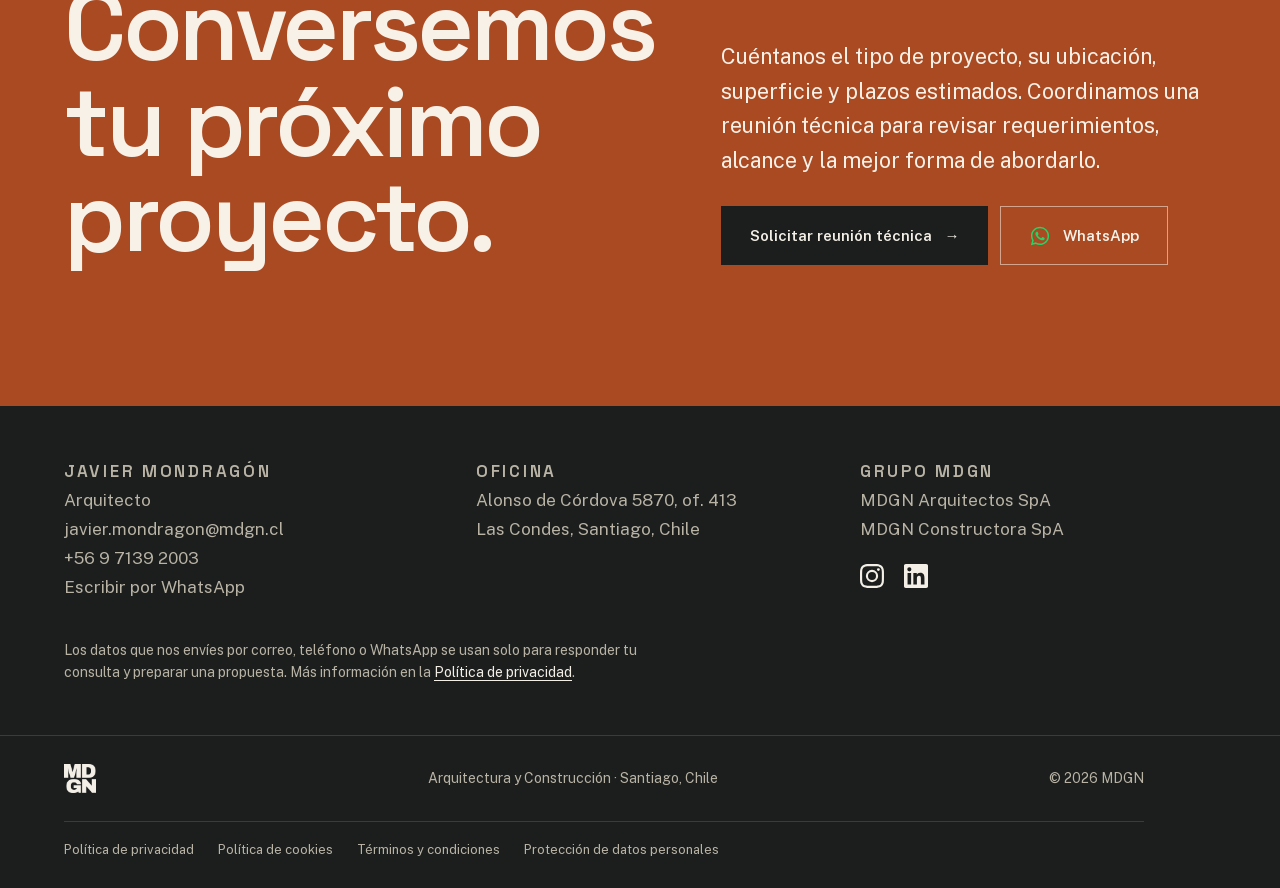
==== commit e956609f: "Botón de WhatsApp oculto en la primera pantalla, aparece al bajar Co-Authored-By: Claude Opus 5.5 <n" ====
--- a/index.html
+++ b/index.html
@@ -19,11 +19,11 @@
   <meta name="theme-color" content="#1b1e1c">
   <link rel="icon" type="image/png" href="assets/favicon.png">
   <link rel="apple-touch-icon" href="assets/apple-touch-icon.png">
-  <link rel="stylesheet" href="assets/fonts/fonts.css?v=20261069">
-  <link rel="stylesheet" href="styles.css?v=20261069">
-  <script src="init.js?v=20261069"></script>
-  <script defer src="lib/lenis.min.js?v=20261069"></script>
-  <script defer src="main.js?v=20261069"></script>
+  <link rel="stylesheet" href="assets/fonts/fonts.css?v=20261070">
+  <link rel="stylesheet" href="styles.css?v=20261070">
+  <script src="init.js?v=20261070"></script>
+  <script defer src="lib/lenis.min.js?v=20261070"></script>
+  <script defer src="main.js?v=20261070"></script>
   <script type="application/ld+json">
   {
     "@context": "https://schema.org",
@@ -281,16 +281,16 @@
       </div>
       <div class="logos" data-reveal>
         <ul class="logos-track">
-          <li><img src="assets/clientes/walmart.png?v=20261069" alt="Walmart" loading="lazy" decoding="async" style="--w:62%"></li>
-          <li><img src="assets/clientes/territoria.png?v=20261069" alt="Territoria" loading="lazy" decoding="async" style="--w:83%"></li>
-          <li><img src="assets/clientes/regus.png?v=20261069" alt="Regus" loading="lazy" decoding="async" style="--w:46%"></li>
-          <li><img src="assets/clientes/enlasa.png?v=20261069" alt="Enlasa" loading="lazy" decoding="async" style="--w:72%"></li>
-          <li><img src="assets/clientes/startup-chile.png?v=20261069" alt="Start-Up Chile" loading="lazy" decoding="async" style="--w:87%"></li>
-          <li><img src="assets/clientes/fundacion-chile.png?v=20261069" alt="Fundación Chile" loading="lazy" decoding="async" style="--w:45%"></li>
-          <li><img src="assets/clientes/fondo-esperanza.png?v=20261069" alt="Fondo Esperanza" loading="lazy" decoding="async" style="--w:78%"></li>
-          <li><img src="assets/clientes/uniacc.png?v=20261069" alt="UNIACC" loading="lazy" decoding="async" style="--w:52%"></li>
-          <li><img src="assets/clientes/ola-hotel.png?v=20261069" alt="Olá Hotel" loading="lazy" decoding="async" style="--w:52%"></li>
-          <li><img src="assets/clientes/policomp.png?v=20261069" alt="Policomp" loading="lazy" decoding="async" style="--w:56%"></li>
+          <li><img src="assets/clientes/walmart.png?v=20261070" alt="Walmart" loading="lazy" decoding="async" style="--w:62%"></li>
+          <li><img src="assets/clientes/territoria.png?v=20261070" alt="Territoria" loading="lazy" decoding="async" style="--w:83%"></li>
+          <li><img src="assets/clientes/regus.png?v=20261070" alt="Regus" loading="lazy" decoding="async" style="--w:46%"></li>
+          <li><img src="assets/clientes/enlasa.png?v=20261070" alt="Enlasa" loading="lazy" decoding="async" style="--w:72%"></li>
+          <li><img src="assets/clientes/startup-chile.png?v=20261070" alt="Start-Up Chile" loading="lazy" decoding="async" style="--w:87%"></li>
+          <li><img src="assets/clientes/fundacion-chile.png?v=20261070" alt="Fundación Chile" loading="lazy" decoding="async" style="--w:45%"></li>
+          <li><img src="assets/clientes/fondo-esperanza.png?v=20261070" alt="Fondo Esperanza" loading="lazy" decoding="async" style="--w:78%"></li>
+          <li><img src="assets/clientes/uniacc.png?v=20261070" alt="UNIACC" loading="lazy" decoding="async" style="--w:52%"></li>
+          <li><img src="assets/clientes/ola-hotel.png?v=20261070" alt="Olá Hotel" loading="lazy" decoding="async" style="--w:52%"></li>
+          <li><img src="assets/clientes/policomp.png?v=20261070" alt="Policomp" loading="lazy" decoding="async" style="--w:56%"></li>
         </ul>
       </div>
     </section>
--- a/styles.css
+++ b/styles.css
@@ -517,6 +517,9 @@
 .wa-float-label { max-width: 0; overflow: hidden; white-space: nowrap; transition: max-width .45s var(--ease); }
 .wa-float:hover, .wa-float:focus-visible { background: #128c7e; gap: 10px; padding: 0 20px; }
 .wa-float:hover .wa-float-label, .wa-float:focus-visible .wa-float-label { max-width: 120px; }
+/* Con JS: oculto en la primera pantalla; main.js agrega .is-shown desde la segunda */
+.js .wa-float { animation: none; opacity: 0; visibility: hidden; transform: translateY(20px); transition: background-color .3s, gap .45s var(--ease), padding .45s var(--ease), opacity .5s var(--ease), transform .5s var(--ease), visibility 0s .5s; }
+.js .wa-float.is-shown { opacity: 1; visibility: visible; transform: none; transition: background-color .3s, gap .45s var(--ease), padding .45s var(--ease), opacity .5s var(--ease), transform .5s var(--ease), visibility 0s; }
 .menu-open ~ .wa-float, body:has(.nav.open) .wa-float { display: none; }
 .hero-foot, .footer-inner, .footer-legal { padding-right: calc(var(--gutter) + 72px); }
 @keyframes waIn { from { opacity: 0; transform: translateY(20px); } to { opacity: 1; transform: none; } }
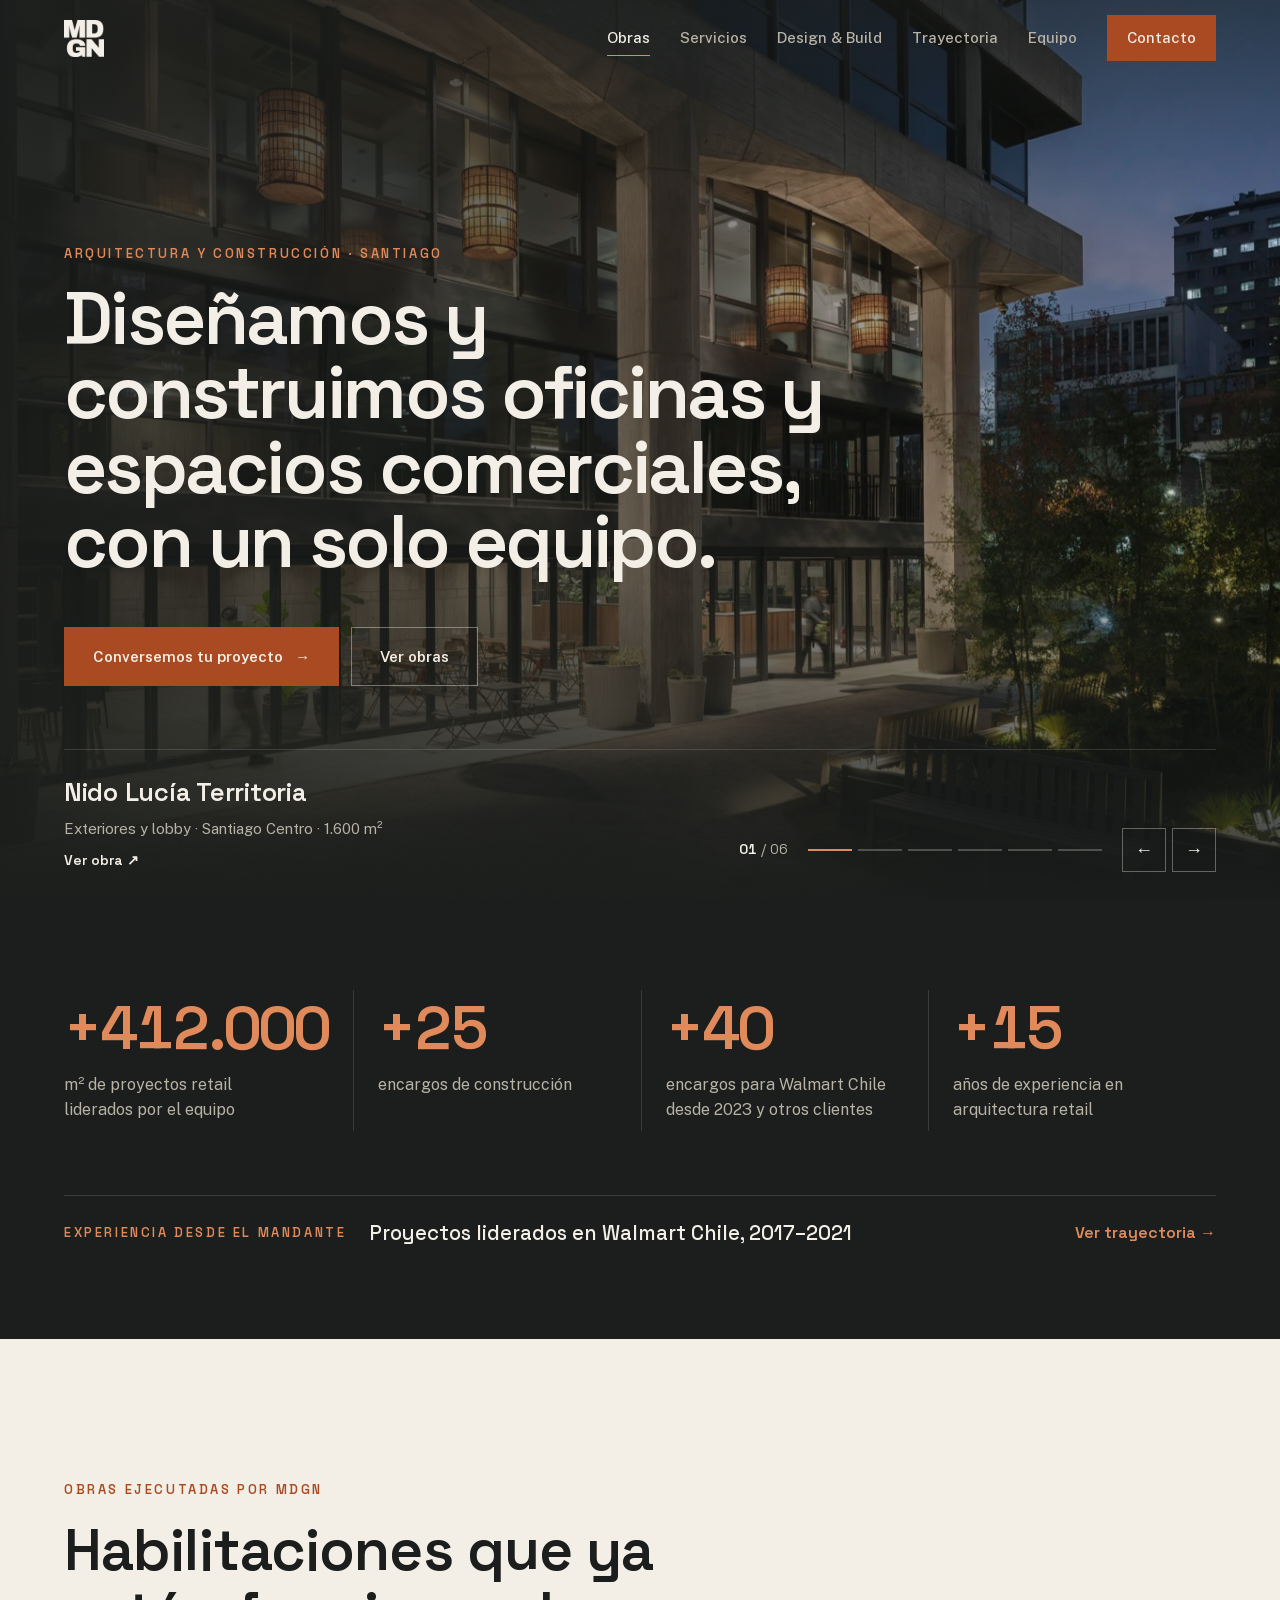
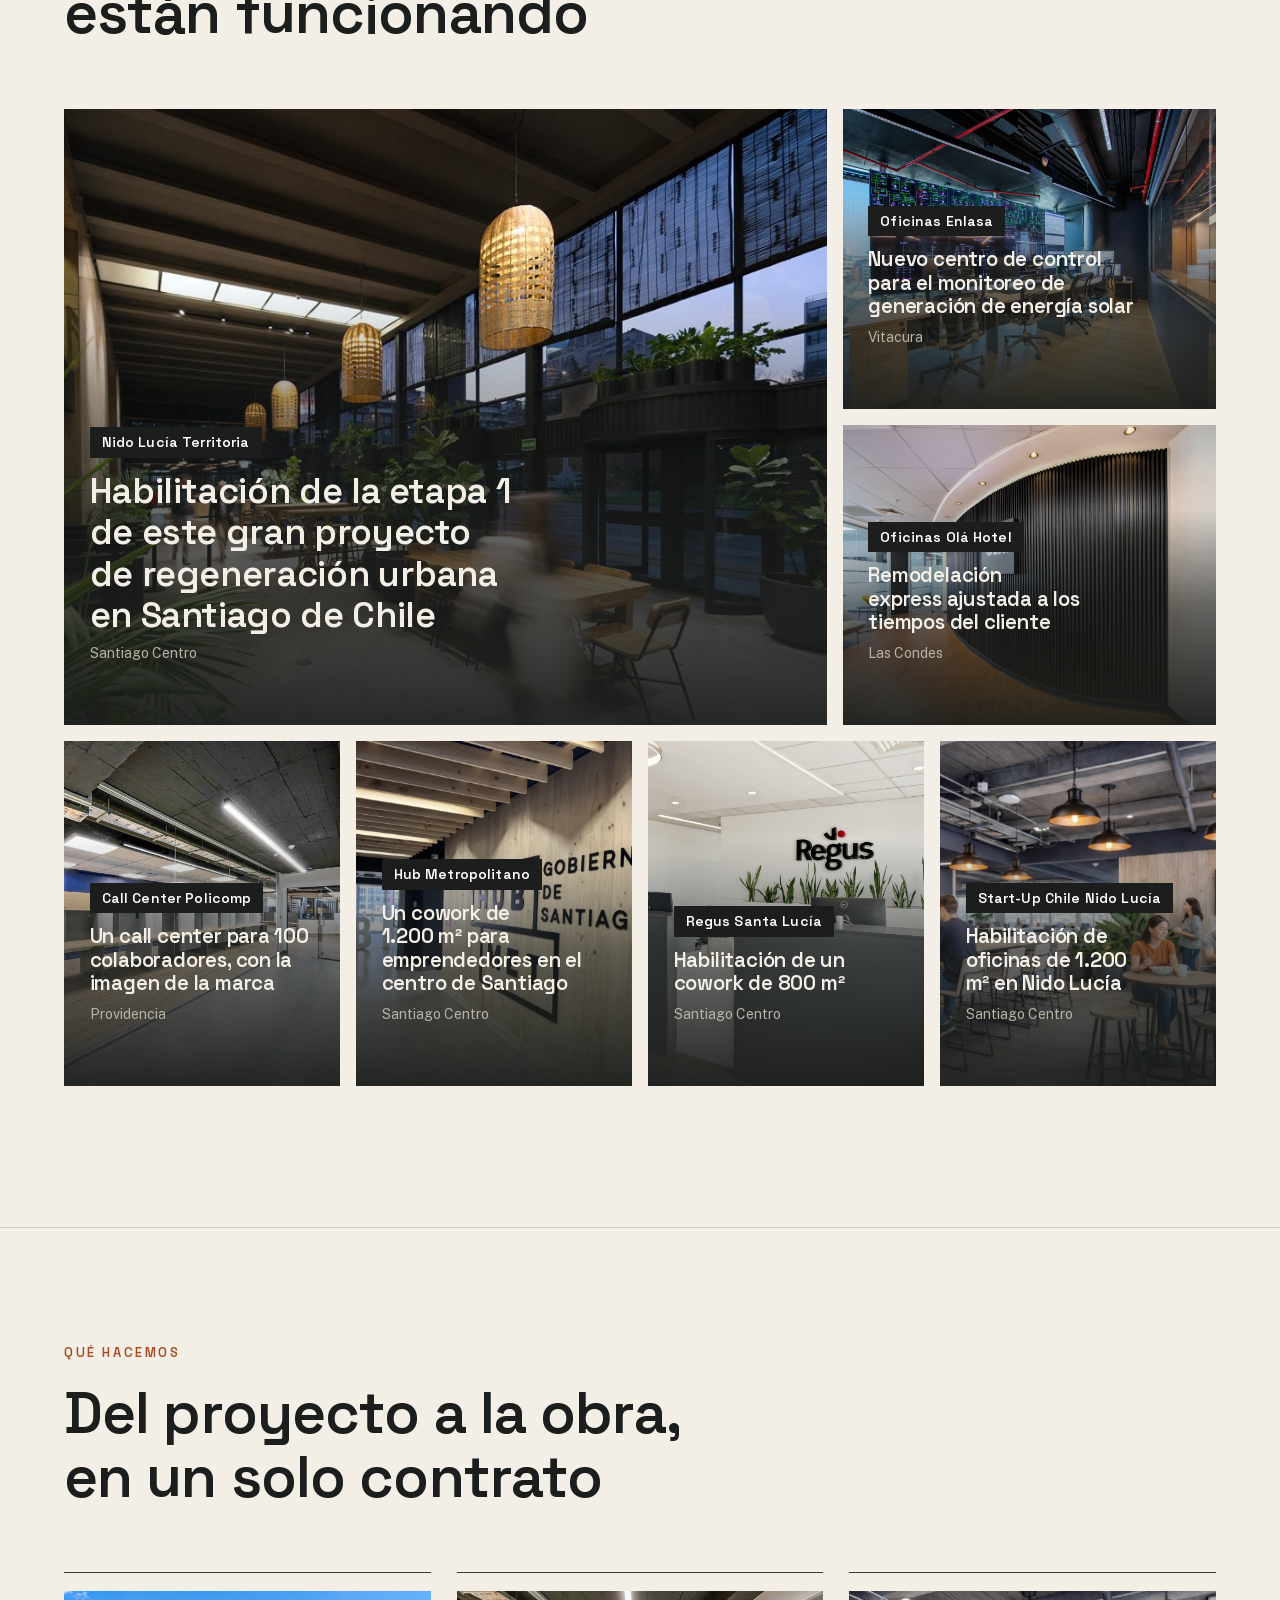
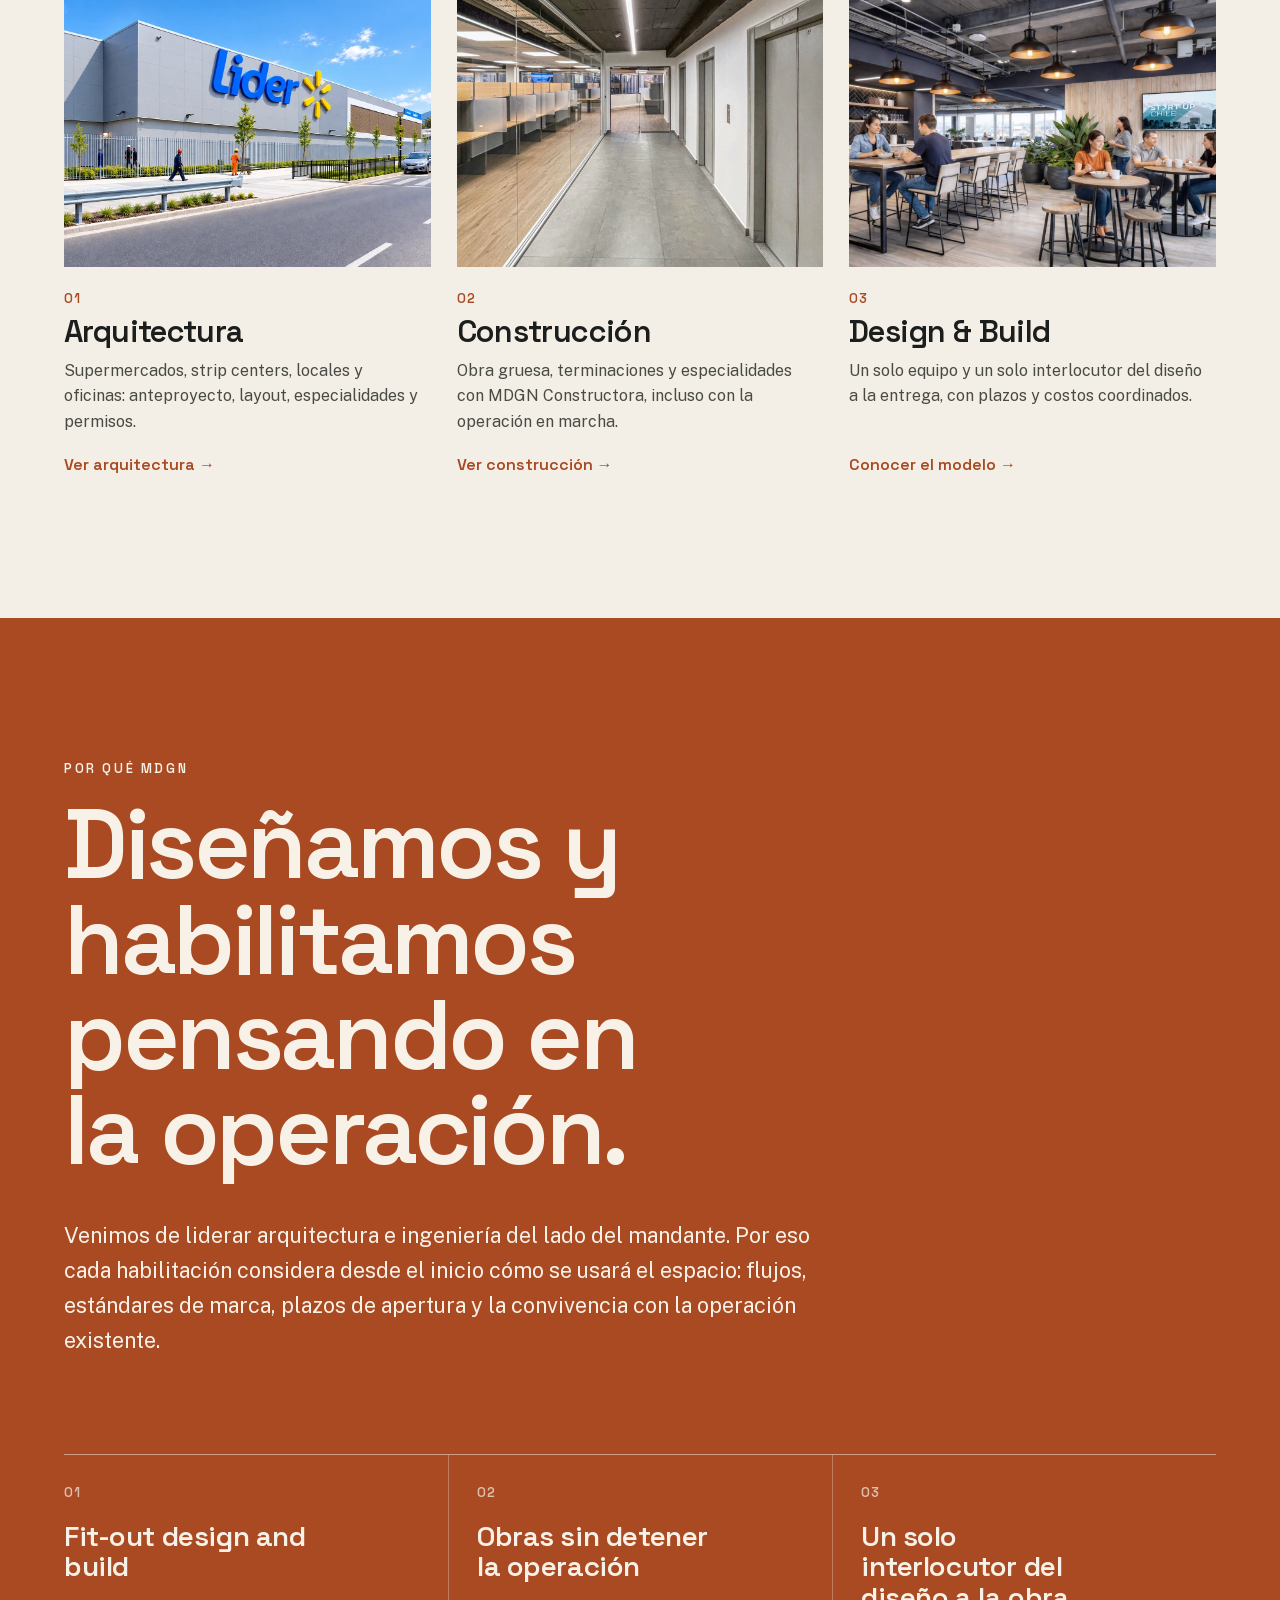
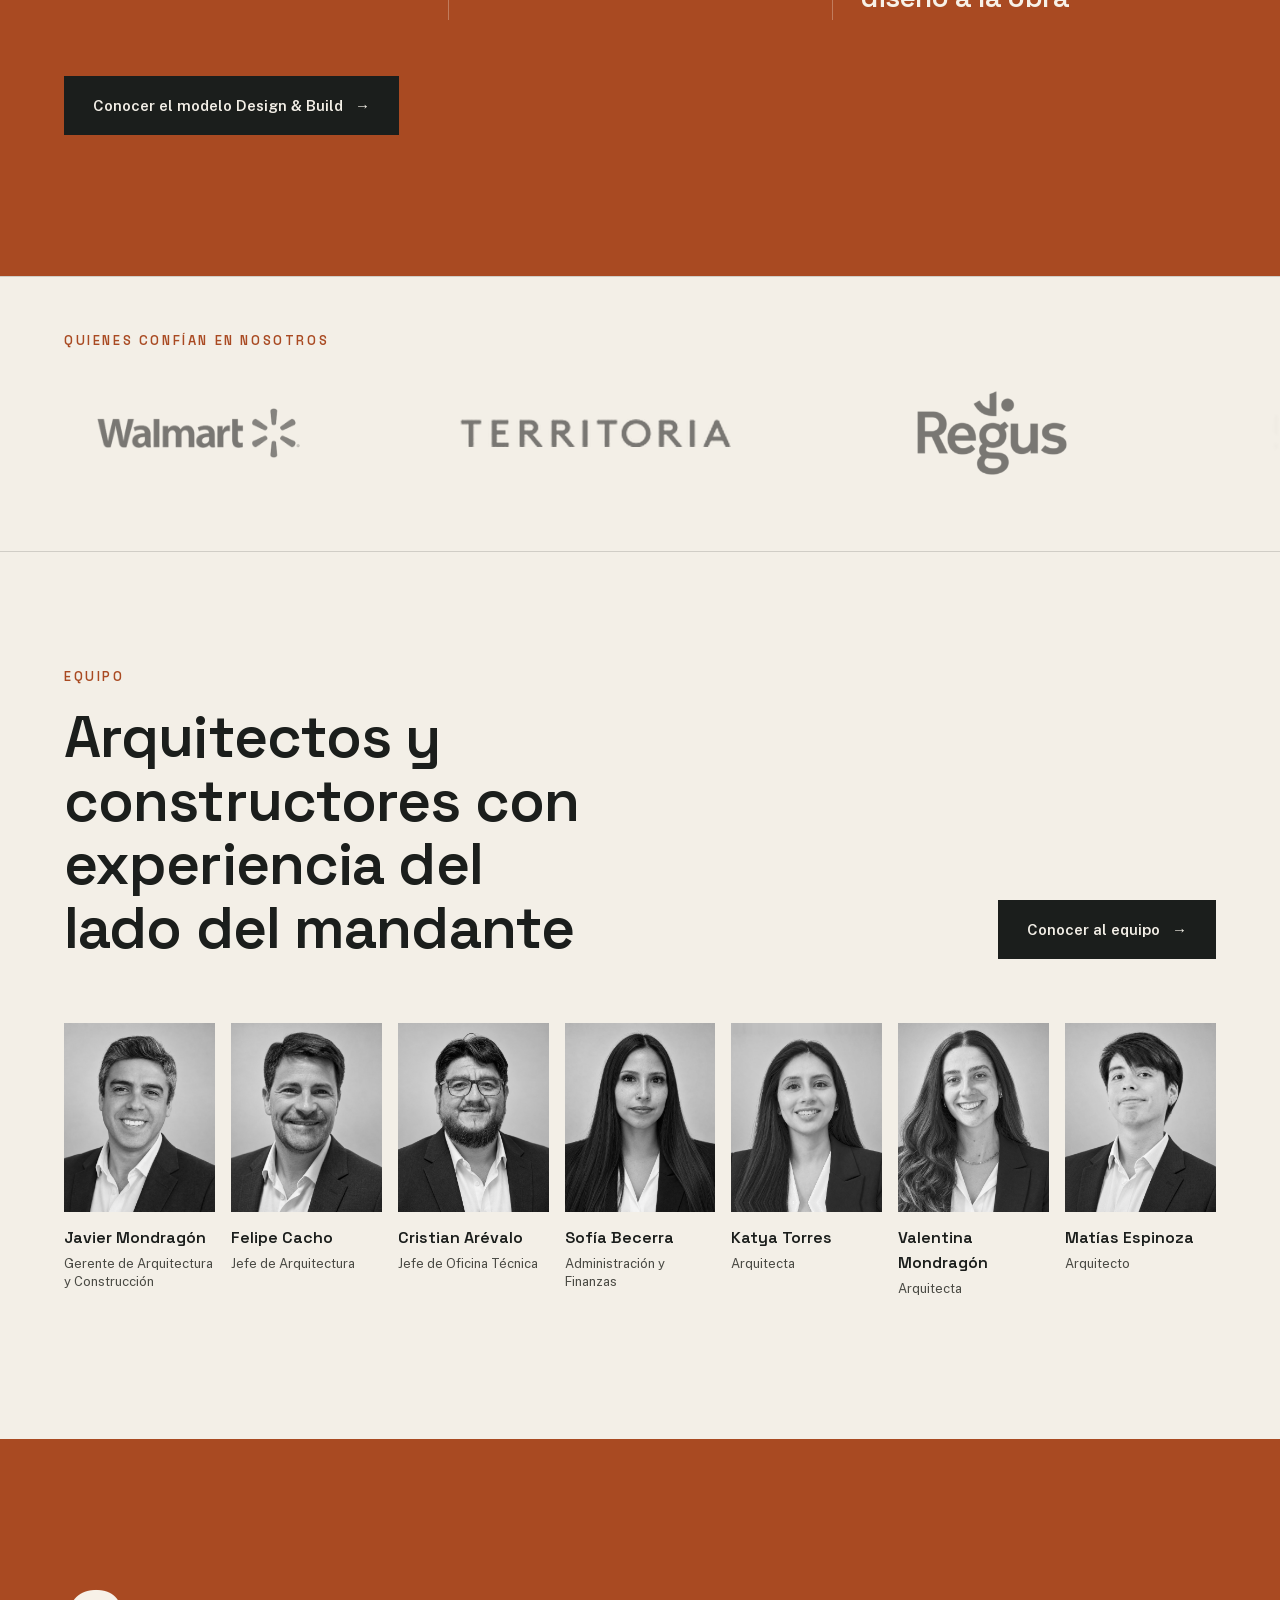
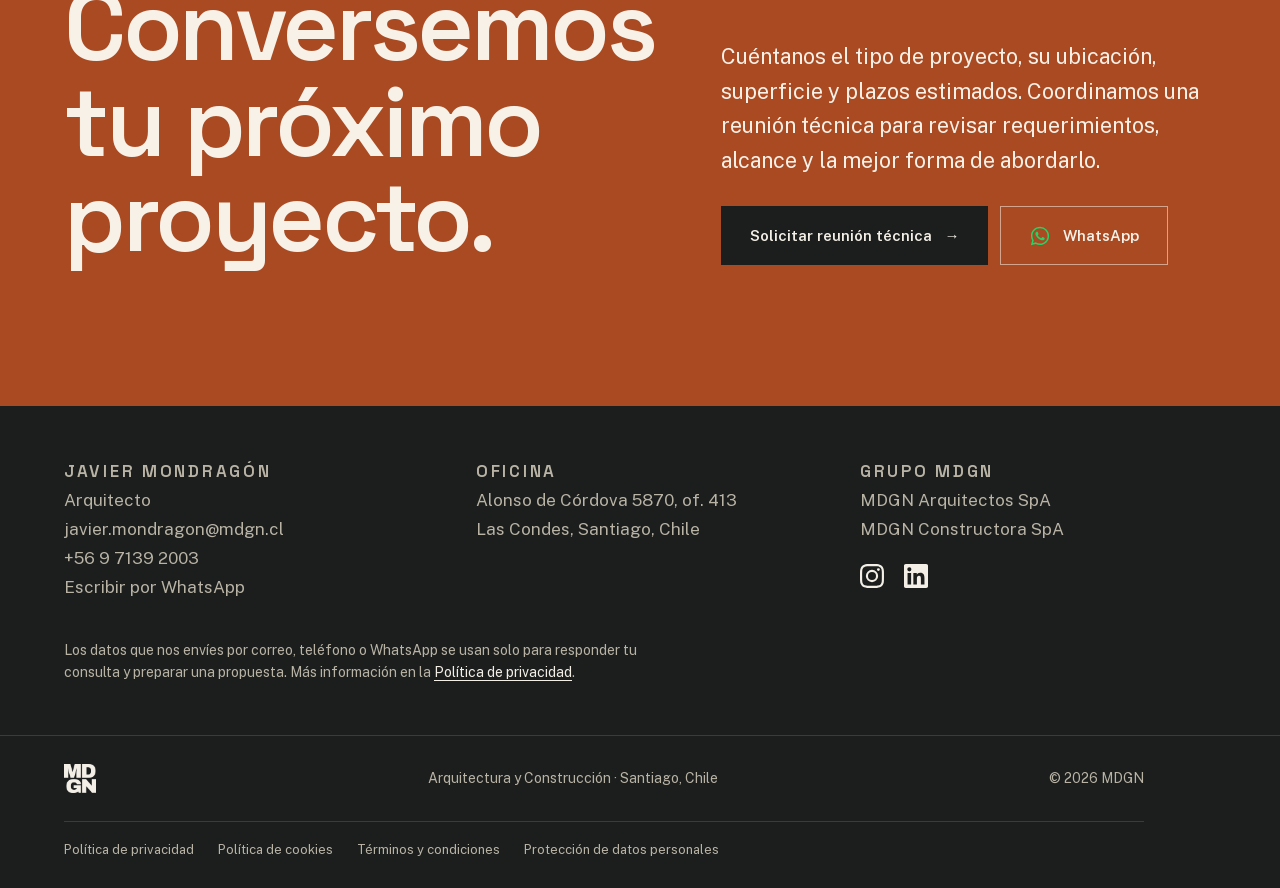
==== commit e3f35e76: "Cabecera: solo el logo, sin texto «Arquitectura y Construcción» Co-Authored-By: Claude Opus 5.5 <nor" ====
--- a/index.html
+++ b/index.html
@@ -60,7 +60,6 @@
     <div class="wrap header-inner">
       <a href="#inicio" class="brand" aria-label="MDGN, inicio">
         <img src="assets/logo-brochure.png" alt="MDGN" width="40" height="37">
-        <span class="brand-sub">Arquitectura<br>y Construcción</span>
       </a>
       <button class="nav-toggle" aria-expanded="false" aria-controls="nav" aria-label="Abrir menú">
         <span></span><span></span>
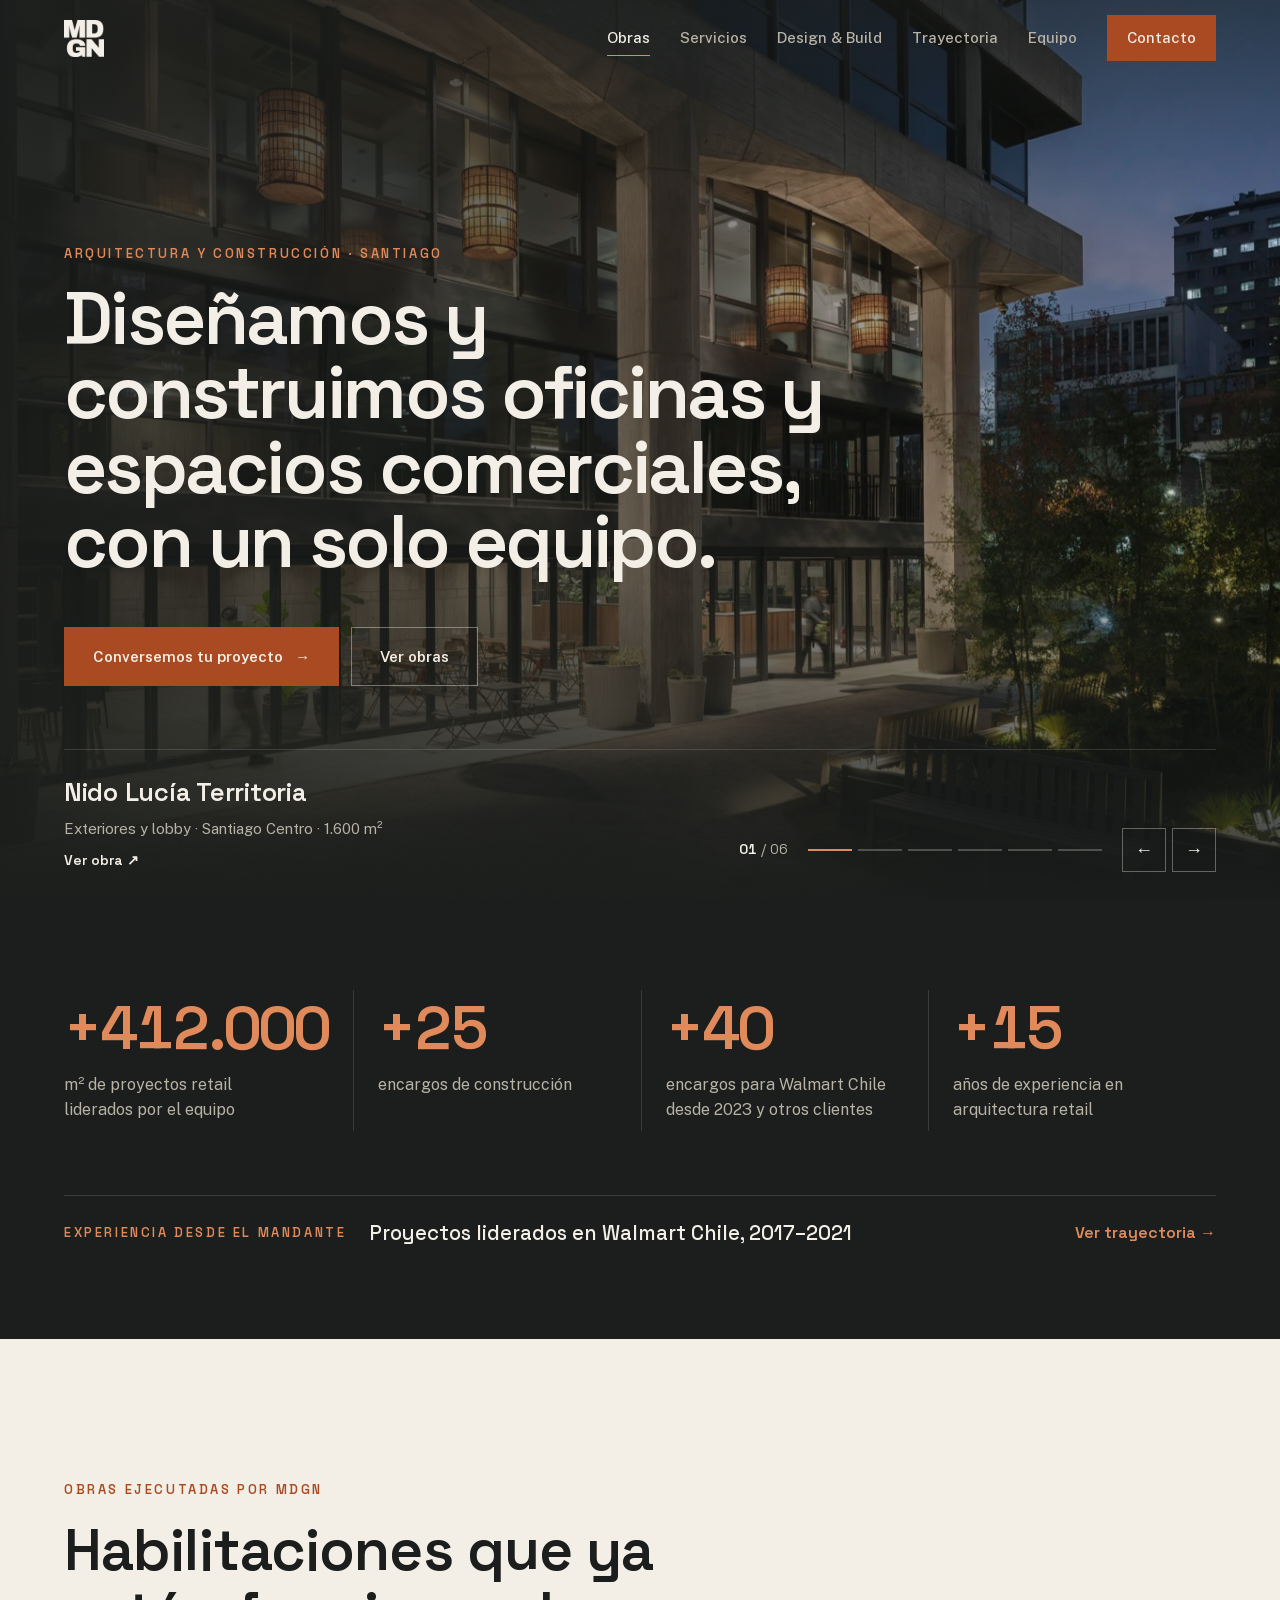
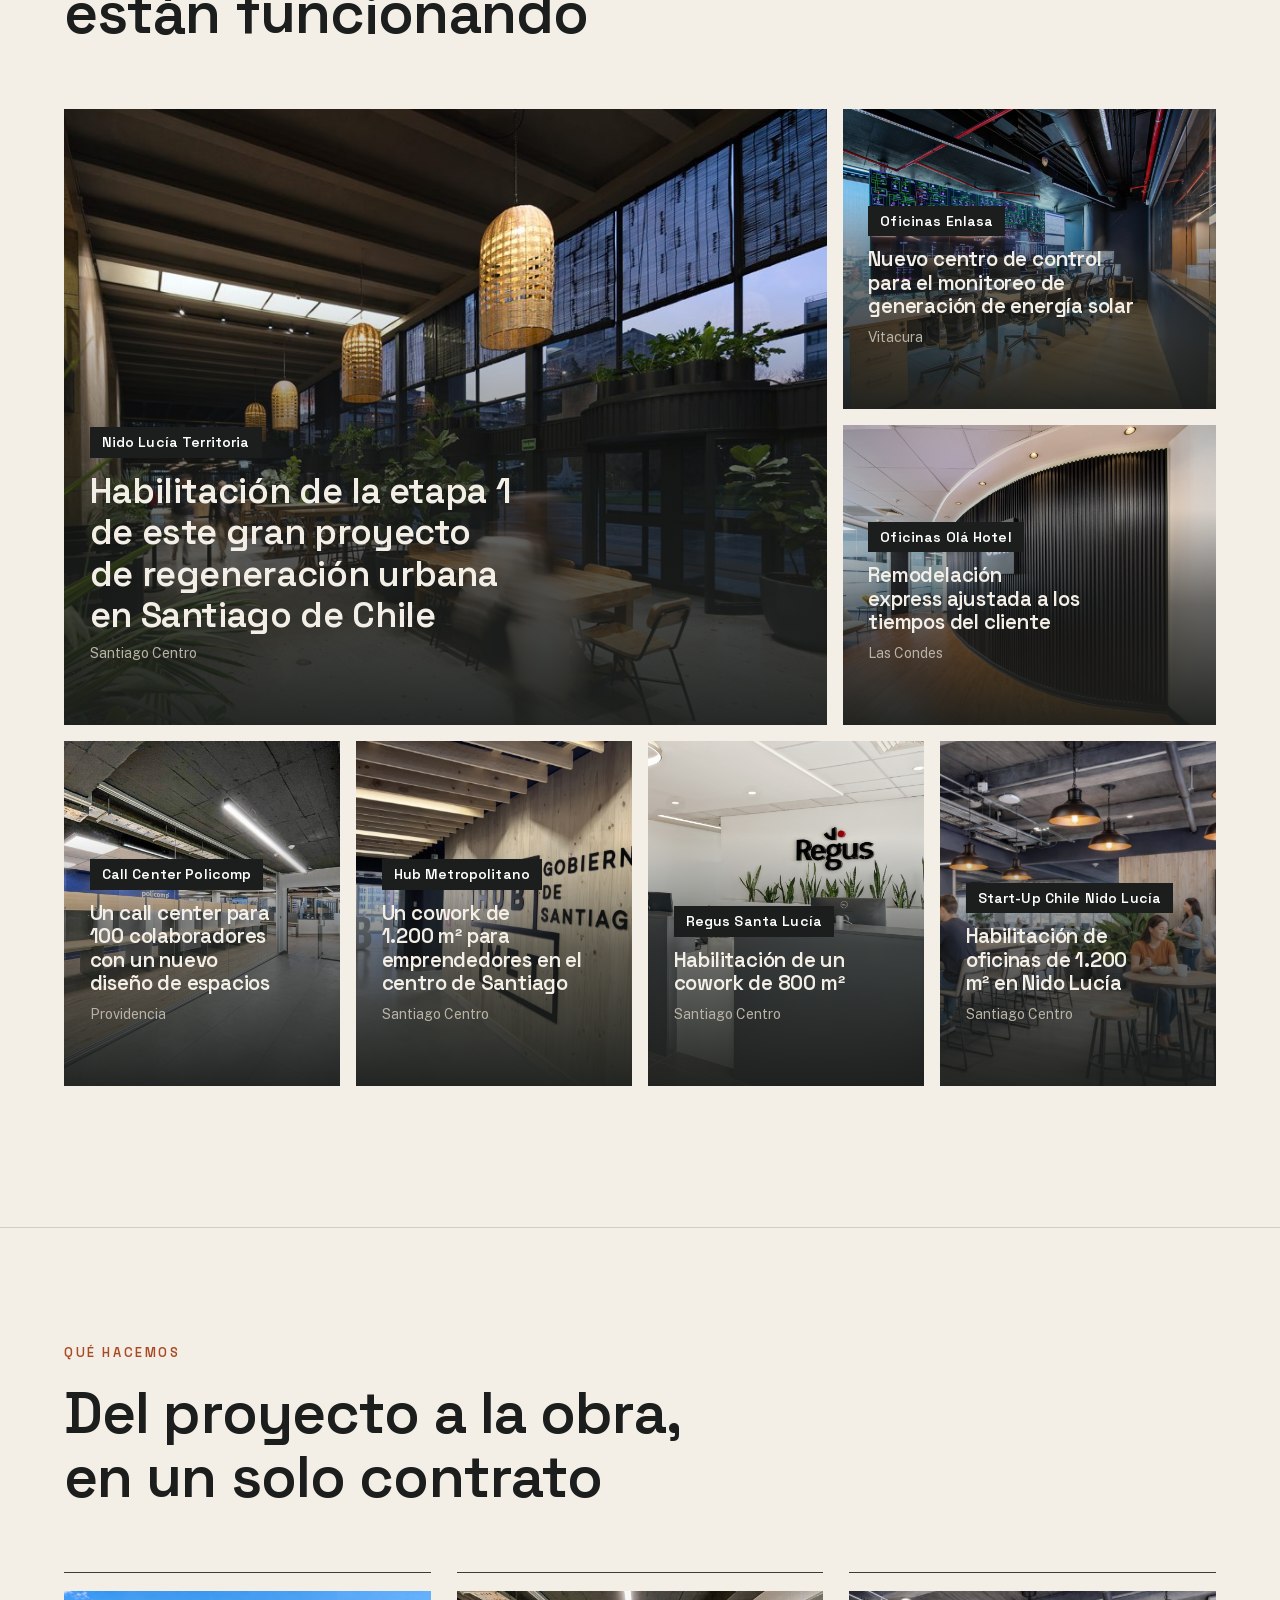
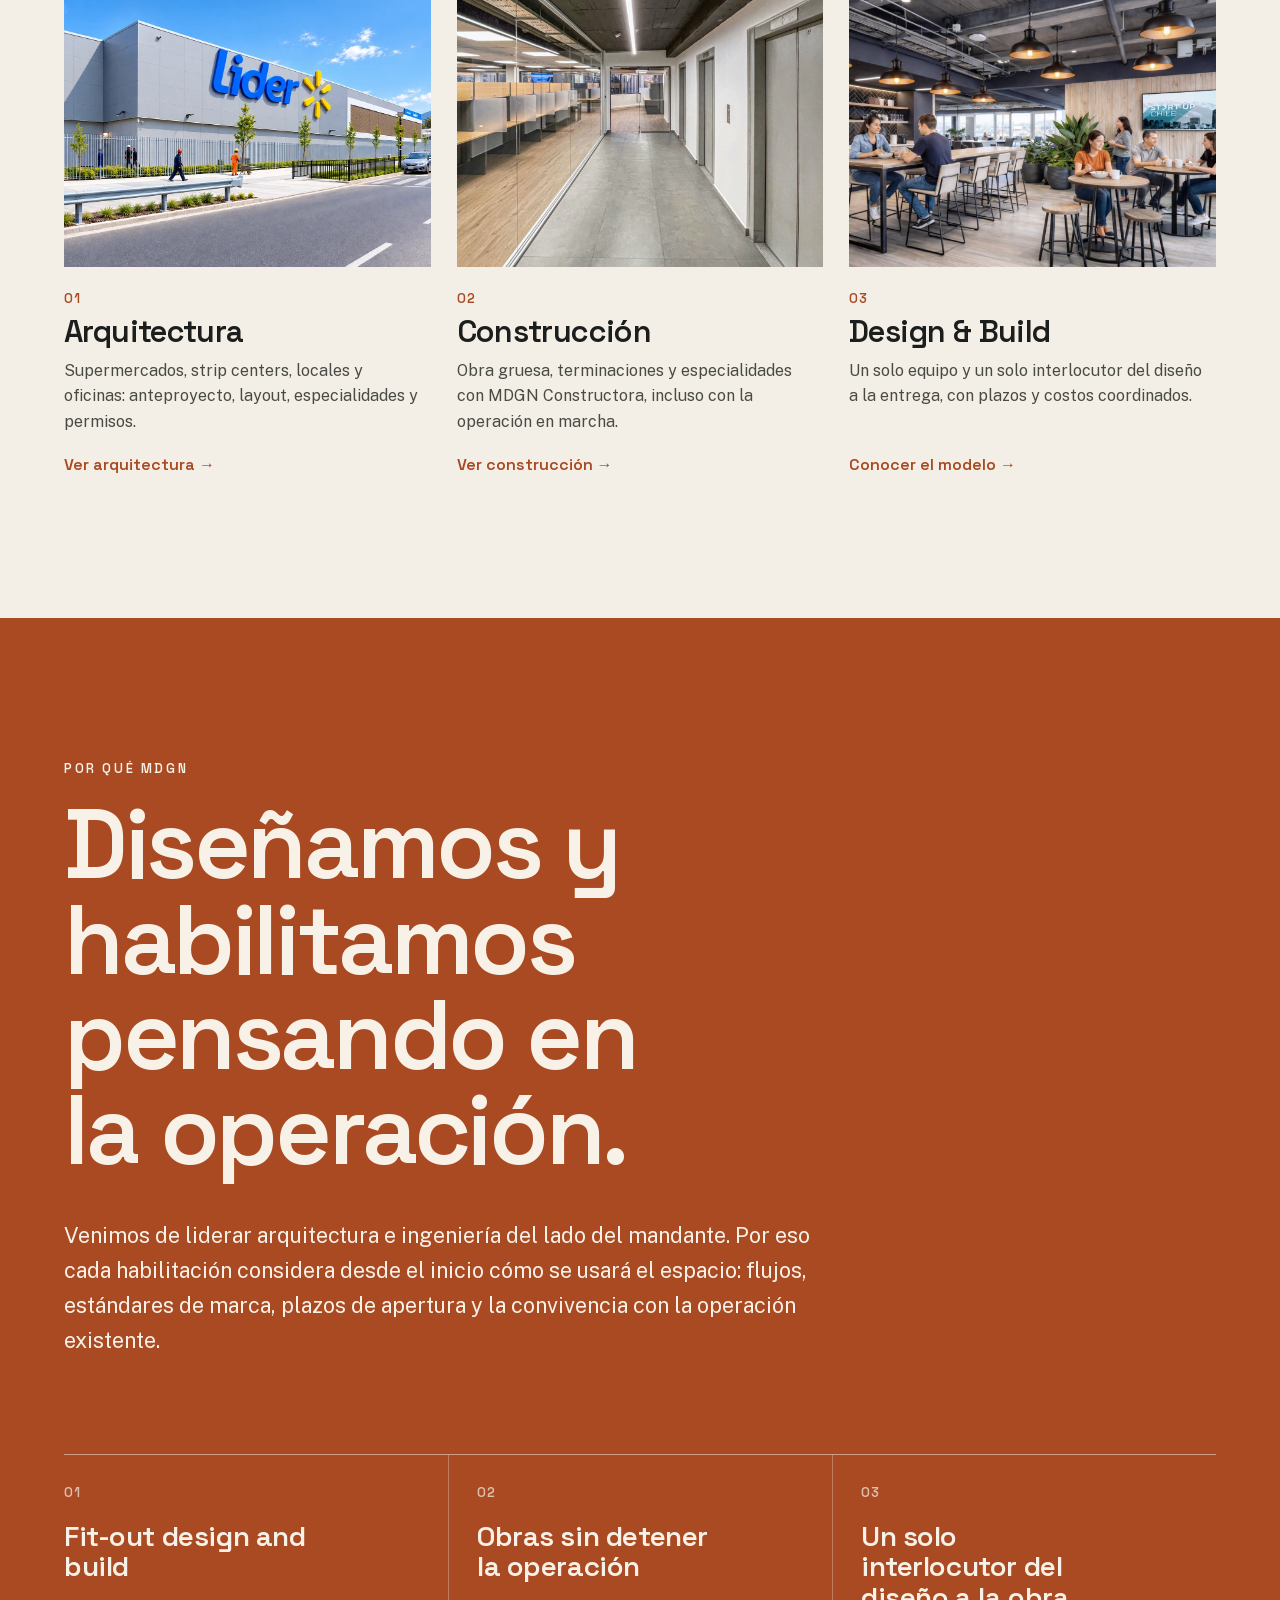
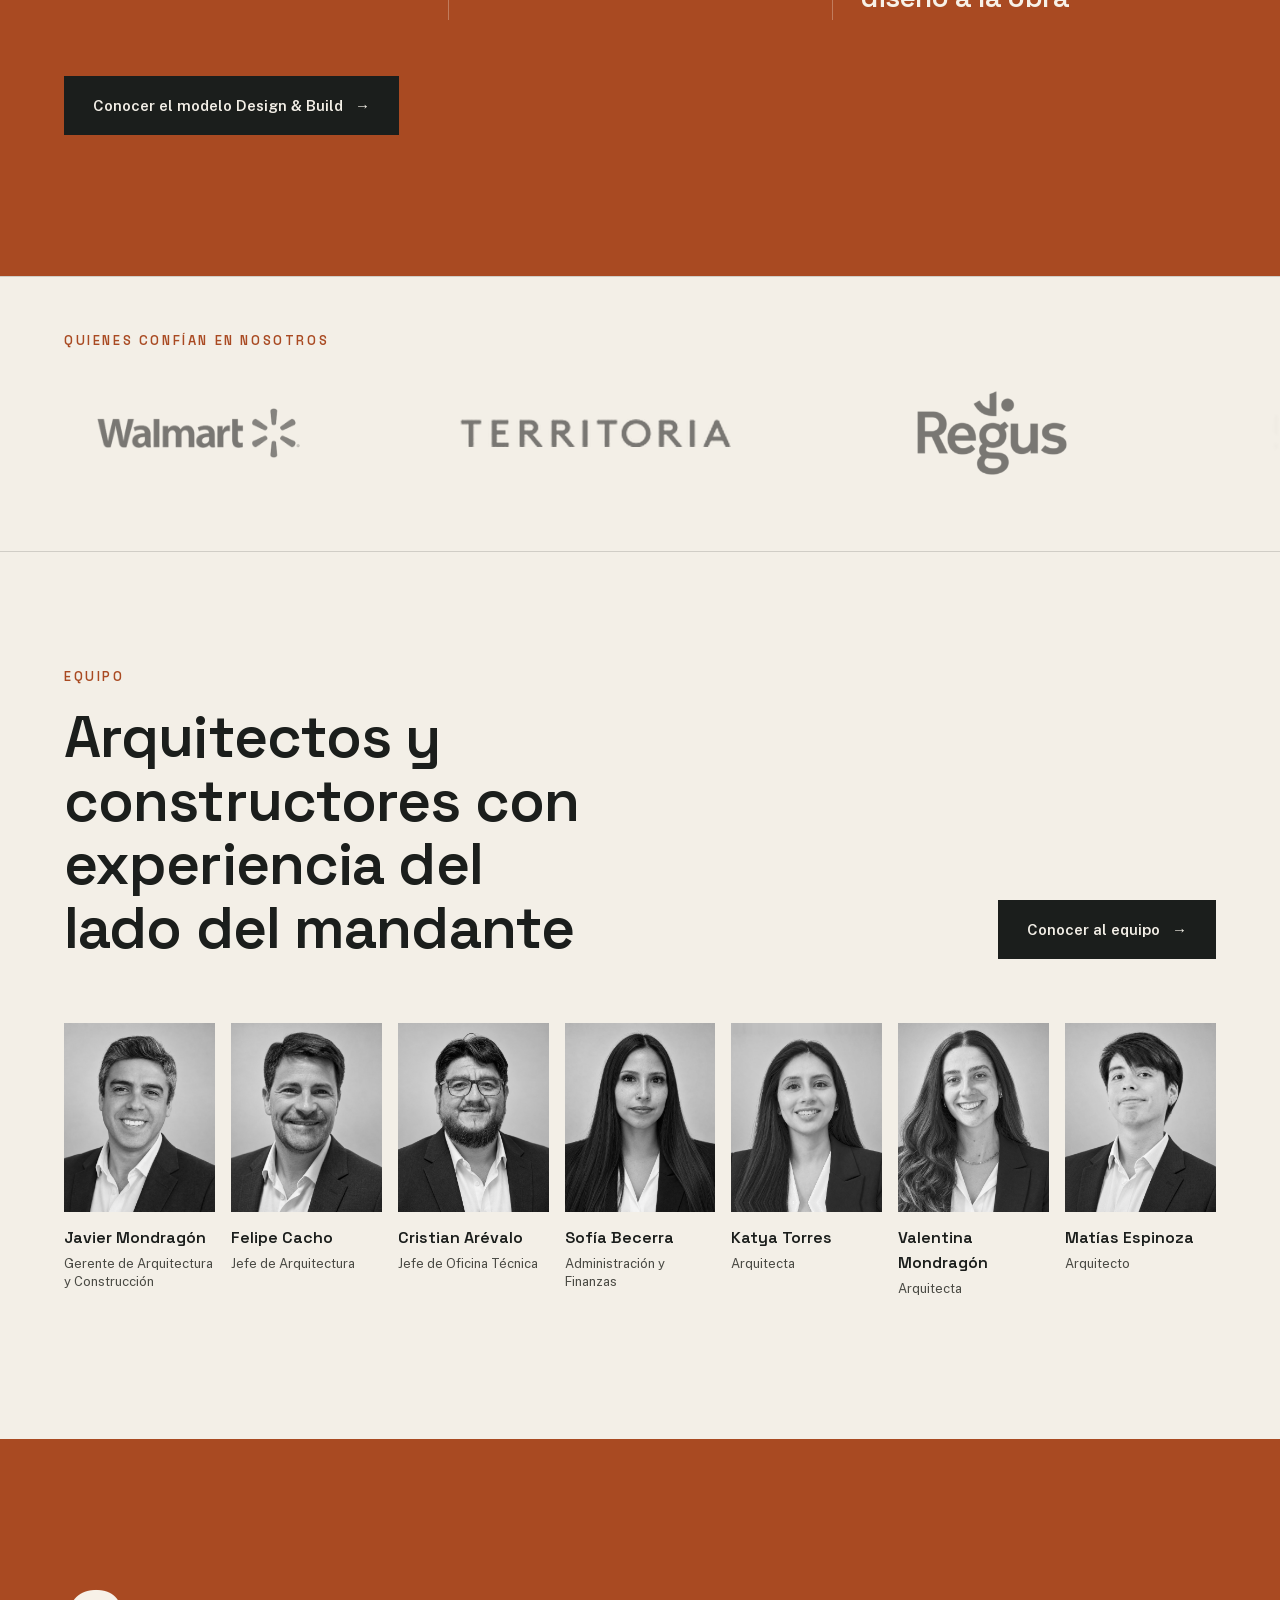
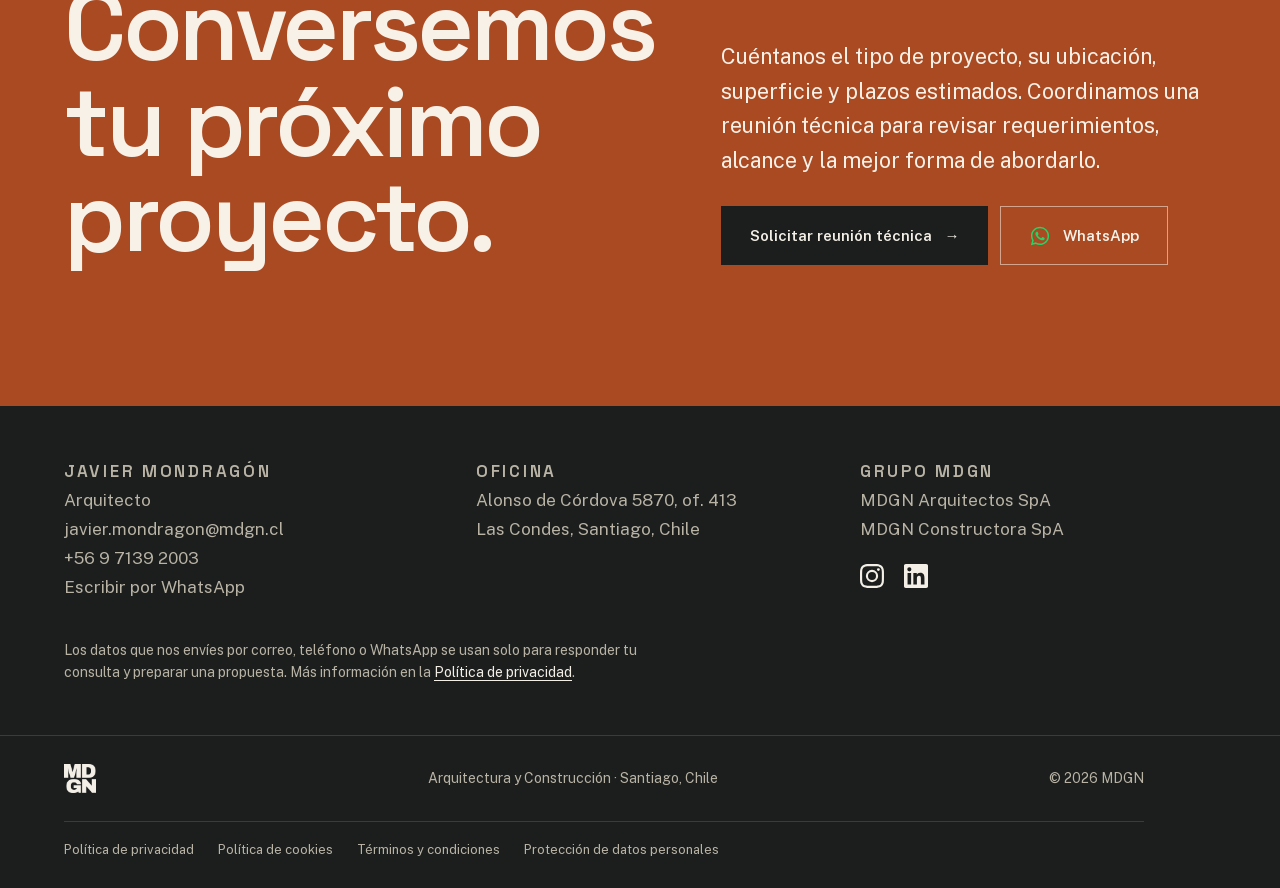
==== commit 9fe528e6: "Portada: nuevo título en la ficha de Call Center Policomp Co-Authored-By: Claude Opus 5.5 <noreply@a" ====
--- a/index.html
+++ b/index.html
@@ -176,7 +176,7 @@
             <a class="feat-img" href="obras/policomp/" data-cursor="Ver" aria-label="Ver el caso Call Center Policomp"><img src="assets/obras/policomp/policomp-acceso.jpg" alt="Acceso al call center Policomp con muro de vidrio y muro azul con el logo de la marca" loading="lazy" decoding="async" width="1600" height="1200"></a>
             <figcaption class="feat-body">
               <p class="feat-name">Call Center Policomp</p>
-              <h3>Un call center para 100 colaboradores, con la imagen de la marca</h3>
+              <h3>Un call center para 100 colaboradores con un nuevo diseño de espacios</h3>
               <p class="feat-meta">Providencia</p>
               <span class="feat-cta" aria-hidden="true">Ver caso <span>+</span></span>
             </figcaption>
